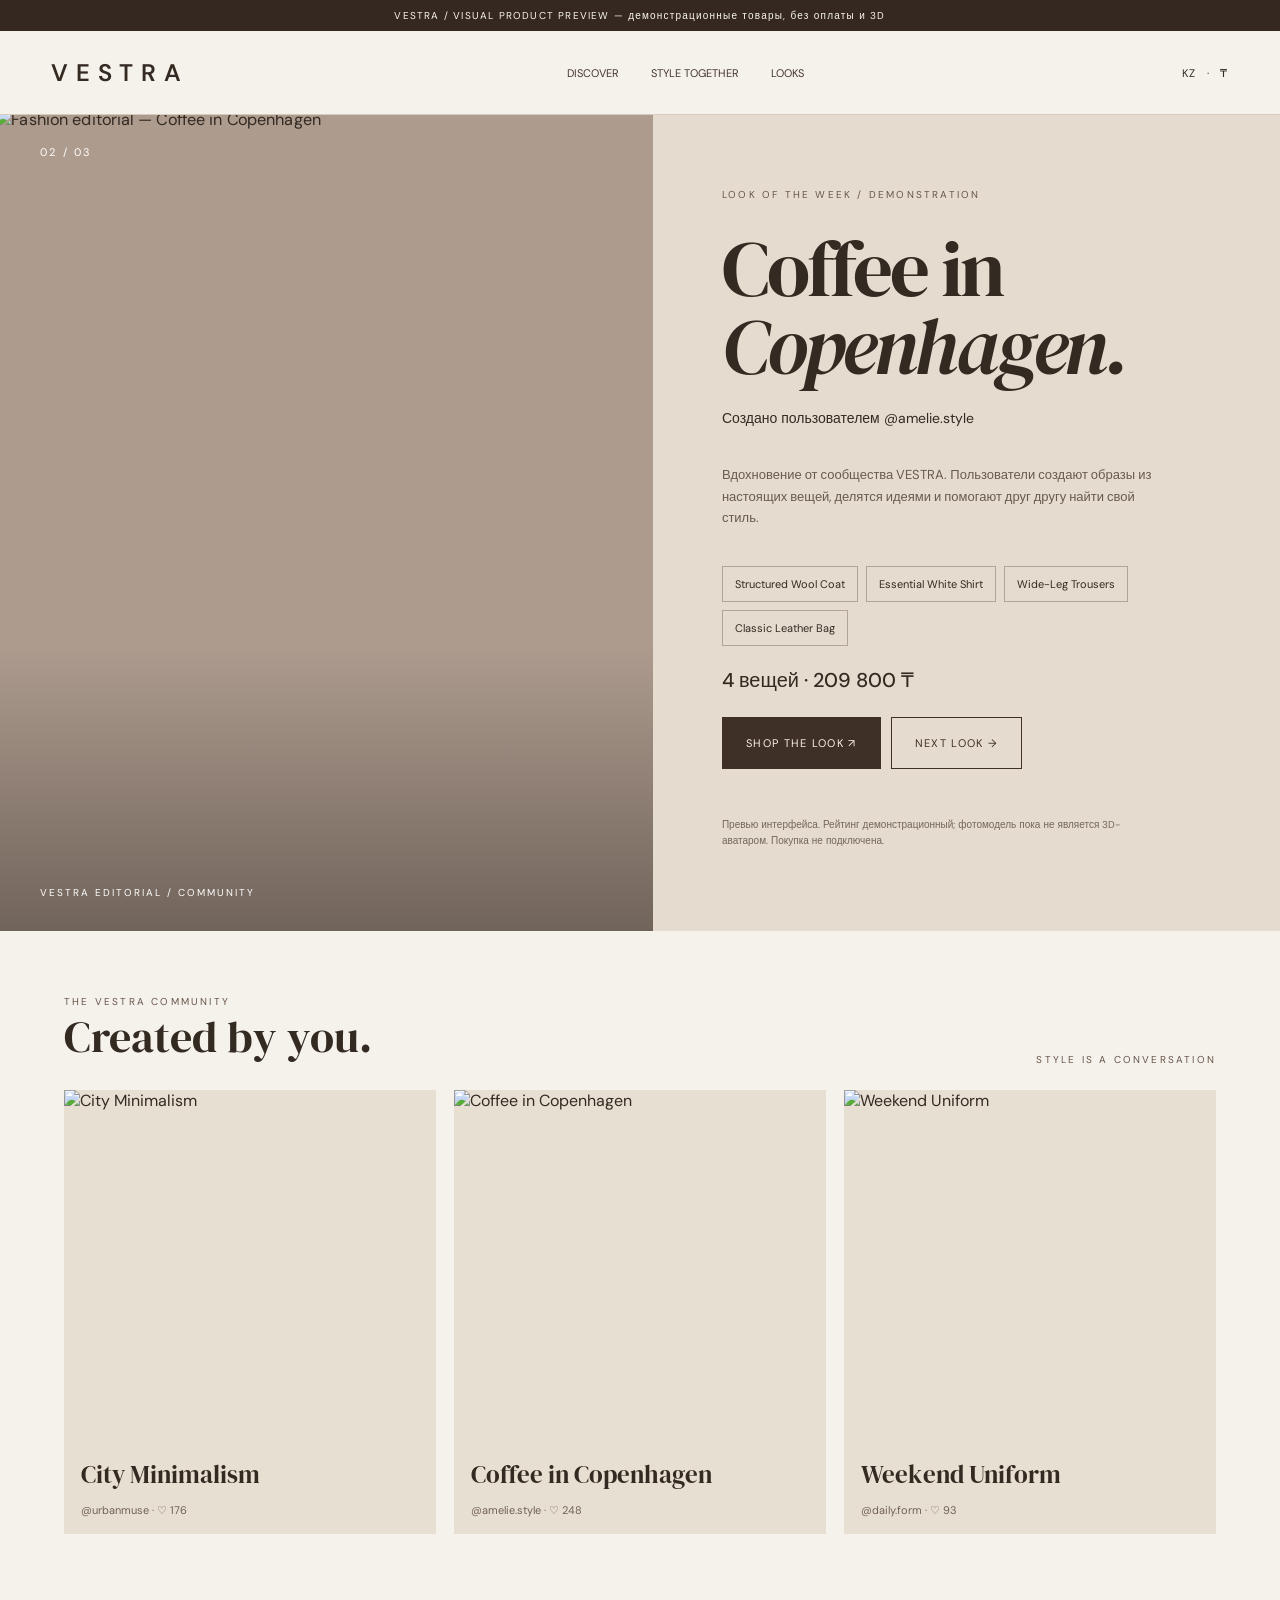
==== index.html @ b6311fe7 "feat: add standalone public-safe VESTRA fashion preview" ====
<!doctype html>
<html lang="ru"><head><meta charset="utf-8"><meta name="viewport" content="width=device-width,initial-scale=1,viewport-fit=cover"><title>VESTRA — Private Product Preview</title><meta name="theme-color" content="#f5f1eb">
<style>
@import url('https://fonts.googleapis.com/css2?family=DM+Sans:wght@400;500;600;700&family=DM+Serif+Display:ital@0;1&display=swap');
:root{font-family:'DM Sans',sans-serif;color:#332a22;background:#f5f1eb;font-synthesis:none}*{box-sizing:border-box}body{margin:0}button{font:inherit;cursor:pointer}button:focus-visible,a:focus-visible{outline:3px solid #a27b55;outline-offset:4px}button{touch-action:manipulation}header{height:84px;padding:0 clamp(20px,4vw,72px);display:flex;align-items:center;justify-content:space-between;border-bottom:1px solid #d7cbbd;background:#f5f1eb}.brand{font-size:24px;font-weight:600;letter-spacing:.32em}.headnav{display:flex;gap:32px;font-size:11px;letter-spacing:.13em}.headnav button{border:0;background:transparent;color:#44362b;padding:14px 0}.minor{font-size:11px;letter-spacing:.16em}.stage{display:grid;grid-template-columns:51% 49%;min-height:calc(100dvh - 84px);max-height:930px;background:#e5dbcf}.art{position:relative;min-height:570px;overflow:hidden;background:#ad9b8e}.art>img{height:100%;width:100%;position:absolute;inset:0;object-fit:cover;object-position:center 28%;transform:scale(1.015);transition:transform 700ms cubic-bezier(.22,.65,.3,1),opacity .25s}.art:hover>img{transform:scale(1.055)}.art:after{content:'';position:absolute;inset:65% 0 0;background:linear-gradient(transparent,rgba(15,10,8,.38));pointer-events:none}.art-tag{position:absolute;left:40px;bottom:32px;z-index:1;color:#fff;font-size:10px;letter-spacing:.2em}.frame-num{position:absolute;top:30px;left:40px;color:white;font-size:11px;letter-spacing:.2em}.copy{display:flex;flex-direction:column;justify-content:center;align-items:flex-start;padding:clamp(32px,5.4vw,105px)}.eyebrow{font-size:10px;letter-spacing:.22em;color:#68564a}.copy h1{font-family:'DM Serif Display',Georgia,serif;font-weight:400;letter-spacing:-.04em;line-height:.98;font-size:clamp(56px,6.2vw,114px);margin:29px 0 24px}.copy h1 i{font-weight:400}.author{font-size:14px;margin-bottom:24px}.desc{line-height:1.65;color:#685b51;font-size:13px;max-width:440px}.pieces{display:flex;gap:8px;flex-wrap:wrap;margin:25px 0 21px}.pieces span{border:1px solid #b1a498;padding:10px 12px;font-size:11px}.total{font-size:20px;font-weight:500;margin-bottom:24px}.buttons{display:flex;flex-wrap:wrap;gap:10px}.primary,.secondary{min-height:52px;padding:16px 23px;font-size:11px;letter-spacing:.12em;border:1px solid #3f3027}.primary{background:#3f3027;color:#f9f2e8}.secondary{background:transparent;color:#3f3027}.notice{min-height:22px;font-size:12px;color:#6c4c37;margin-top:16px}.foot{font-size:10px;color:#74665c;line-height:1.55;max-width:440px}.lower{padding:64px clamp(20px,5vw,80px) 90px}.lower-top{display:flex;justify-content:space-between;gap:20px;align-items:end;margin-bottom:24px}.lower h2{font-family:'DM Serif Display',Georgia,serif;font-weight:400;font-size:44px;line-height:1;margin:7px 0}.cards{display:grid;grid-template-columns:repeat(3,minmax(0,1fr));gap:18px}.look-card{border:0;padding:0;text-align:left;background:#e8dfd3;color:inherit}.look-card img{width:100%;height:350px;object-fit:cover;display:block}.look-card .details{padding:17px}.cardname{font-family:'DM Serif Display',Georgia,serif;font-size:25px}.cardmeta{display:flex;justify-content:space-between;font-size:11px;margin-top:12px;color:#706154}.sticky{display:none}.prototype{font-size:10px;letter-spacing:.12em;background:#342820;color:#faf6ef;padding:9px 15px;text-align:center}.sr{position:absolute;clip:rect(0,0,0,0);width:1px;height:1px;overflow:hidden}
@media(max-width:950px){.stage{grid-template-columns:1fr;max-height:none}.art{min-height:55vh}.copy{padding:36px 27px 50px}.copy h1{font-size:clamp(58px,12vw,85px)}.art-tag{left:24px;bottom:21px}.frame-num{left:24px}.headnav{display:none}.minor{display:none}.cards{grid-template-columns:repeat(2,1fr)}}
@media(max-width:600px){header{height:66px;padding:0 22px}.brand{font-size:20px}.stage{min-height:0}.art{min-height:48vh;max-height:500px}.copy{padding:29px 22px 33px}.copy h1{font-size:56px;margin:20px 0}.author{margin-bottom:12px}.desc{font-size:13px}.pieces{margin:18px 0}.pieces span{font-size:10px;padding:8px}.buttons{width:100%}.primary,.secondary{flex:1;padding:15px 11px;font-size:10px}.lower{padding:48px 20px 95px}.lower h2{font-size:36px}.cards{grid-template-columns:1fr 1fr;gap:10px}.look-card img{height:205px}.look-card .details{padding:12px}.cardname{font-size:20px}.cardmeta{font-size:10px}.sticky{display:flex;position:fixed;bottom:0;left:0;right:0;background:#f5f1eb;border-top:1px solid #d7cbbd;padding:11px 20px calc(11px + env(safe-area-inset-bottom));justify-content:space-between;z-index:3}.sticky button{background:transparent;border:0;min-width:48px;min-height:44px;font-size:11px;color:#42342a}}
@media(prefers-reduced-motion:reduce){*,*:before,*:after{transition:none!important;animation:none!important}}
</style></head><body>
<div class="prototype">VESTRA / VISUAL PRODUCT PREVIEW — демонстрационные товары, без оплаты и 3D</div>
<header><div class="brand">VESTRA</div><nav class="headnav"><button data-scroll="top">DISCOVER</button><button data-scroll="community">STYLE TOGETHER</button><button data-scroll="community">LOOKS</button></nav><div class="minor">KZ &nbsp;·&nbsp; ₸</div></header>
<main id="top"><section class="stage"><div class="art"><img id="cover" alt="Редакционная фотография демонстрационного образа" src="https://images.unsplash.com/photo-1539109136881-3be0616acf4b?auto=format&fit=crop&w=1200&q=85"><div class="frame-num">01 / 03</div><div class="art-tag">VESTRA EDITORIAL / COMMUNITY</div></div><div class="copy"><div class="eyebrow">LOOK OF THE WEEK / DEMONSTRATION</div><h1 id="title"></h1><div class="author" id="author"></div><p class="desc">Вдохновение от сообщества VESTRA. Пользователи создают образы из настоящих вещей, делятся идеями и помогают друг другу найти свой стиль.</p><div class="pieces" id="pieces"></div><div class="total" id="total"></div><div class="buttons"><button class="primary" id="shop">SHOP THE LOOK ↗</button><button class="secondary" id="next">NEXT LOOK →</button></div><div class="notice" id="notice" role="status" aria-live="polite"></div><p class="foot">Превью интерфейса. Рейтинг демонстрационный; фотомодель пока не является 3D-аватаром. Покупка не подключена.</p></div></section>
<section class="lower" id="community"><div class="lower-top"><div><div class="eyebrow">THE VESTRA COMMUNITY</div><h2>Created by you.</h2></div><div class="eyebrow">STYLE IS A CONVERSATION</div></div><div class="cards" id="cards"></div></section></main>
<nav class="sticky" aria-label="Мобильная навигация"><button data-scroll="top">Главная</button><button data-scroll="community">Образы</button><button id="mobileSave">Сохранить ♡</button></nav>
<script>
const looks=[
 {name:'City Minimalism',styled:'City<br><i>Minimalism.</i>',author:'@urbanmuse',likes:176,photo:'photo-1539109136881-3be0616acf4b',items:[['Black Tailored Blazer',72500],['Wide-Leg Trousers',38900],['Classic Leather Bag',59500]]},
 {name:'Coffee in Copenhagen',styled:'Coffee in<br><i>Copenhagen.</i>',author:'@amelie.style',likes:248,photo:'photo-1483985988355-763728e1935b',items:[['Structured Wool Coat',84900],['Essential White Shirt',26500],['Wide-Leg Trousers',38900],['Classic Leather Bag',59500]]},
 {name:'Weekend Uniform',styled:'Weekend<br><i>Uniform.</i>',author:'@daily.form',likes:93,photo:'photo-1525507119028-ed4c629a60a3',items:[['Soft Knit Sweater',34900],['Everyday Denim',41700],['Minimal Sneakers',46500]]}
];
let selected=1;const money=n=>new Intl.NumberFormat('ru-RU').format(n)+' ₸';const photo=id=>'https://images.unsplash.com/'+id+'?auto=format&fit=crop&w=1200&q=85';
function render(){const look=looks[selected];document.getElementById('cover').src=photo(look.photo);document.getElementById('cover').alt='Fashion editorial — '+look.name;document.getElementById('title').innerHTML=look.styled;document.getElementById('author').textContent='Создано пользователем '+look.author;document.getElementById('pieces').replaceChildren(...look.items.map(([name])=>{const s=document.createElement('span');s.textContent=name;return s}));document.getElementById('total').textContent=look.items.length+' вещей · '+money(look.items.reduce((a,x)=>a+x[1],0));document.querySelector('.frame-num').textContent=String(selected+1).padStart(2,'0')+' / 03';document.getElementById('notice').textContent='';}
document.getElementById('next').addEventListener('click',()=>{selected=(selected+1)%looks.length;render()});
document.getElementById('shop').addEventListener('click',()=>{document.getElementById('notice').textContent='Демо: '+looks[selected].items.length+' вещи добавлены в образ. Реальная оплата пока не подключена.'});
document.getElementById('mobileSave').addEventListener('click',()=>{document.getElementById('notice').textContent='Образ отмечен для сохранения в демоверсии.';document.getElementById('top').scrollIntoView({behavior:'smooth'})});
document.querySelectorAll('[data-scroll]').forEach(el=>el.addEventListener('click',()=>document.getElementById(el.dataset.scroll).scrollIntoView({behavior:window.matchMedia('(prefers-reduced-motion: reduce)').matches?'auto':'smooth'})));
document.getElementById('cards').replaceChildren(...looks.map((look,i)=>{const b=document.createElement('button');b.className='look-card';const img=document.createElement('img');img.src=photo(look.photo);img.alt=look.name;img.loading='lazy';const d=document.createElement('div');d.className='details';const n=document.createElement('div');n.className='cardname';n.textContent=look.name;const m=document.createElement('div');m.className='cardmeta';m.textContent=look.author+' · ♡ '+look.likes;d.append(n,m);b.append(img,d);b.addEventListener('click',()=>{selected=i;render();document.getElementById('top').scrollIntoView({behavior:'smooth'})});return b}));render();
</script></body></html>
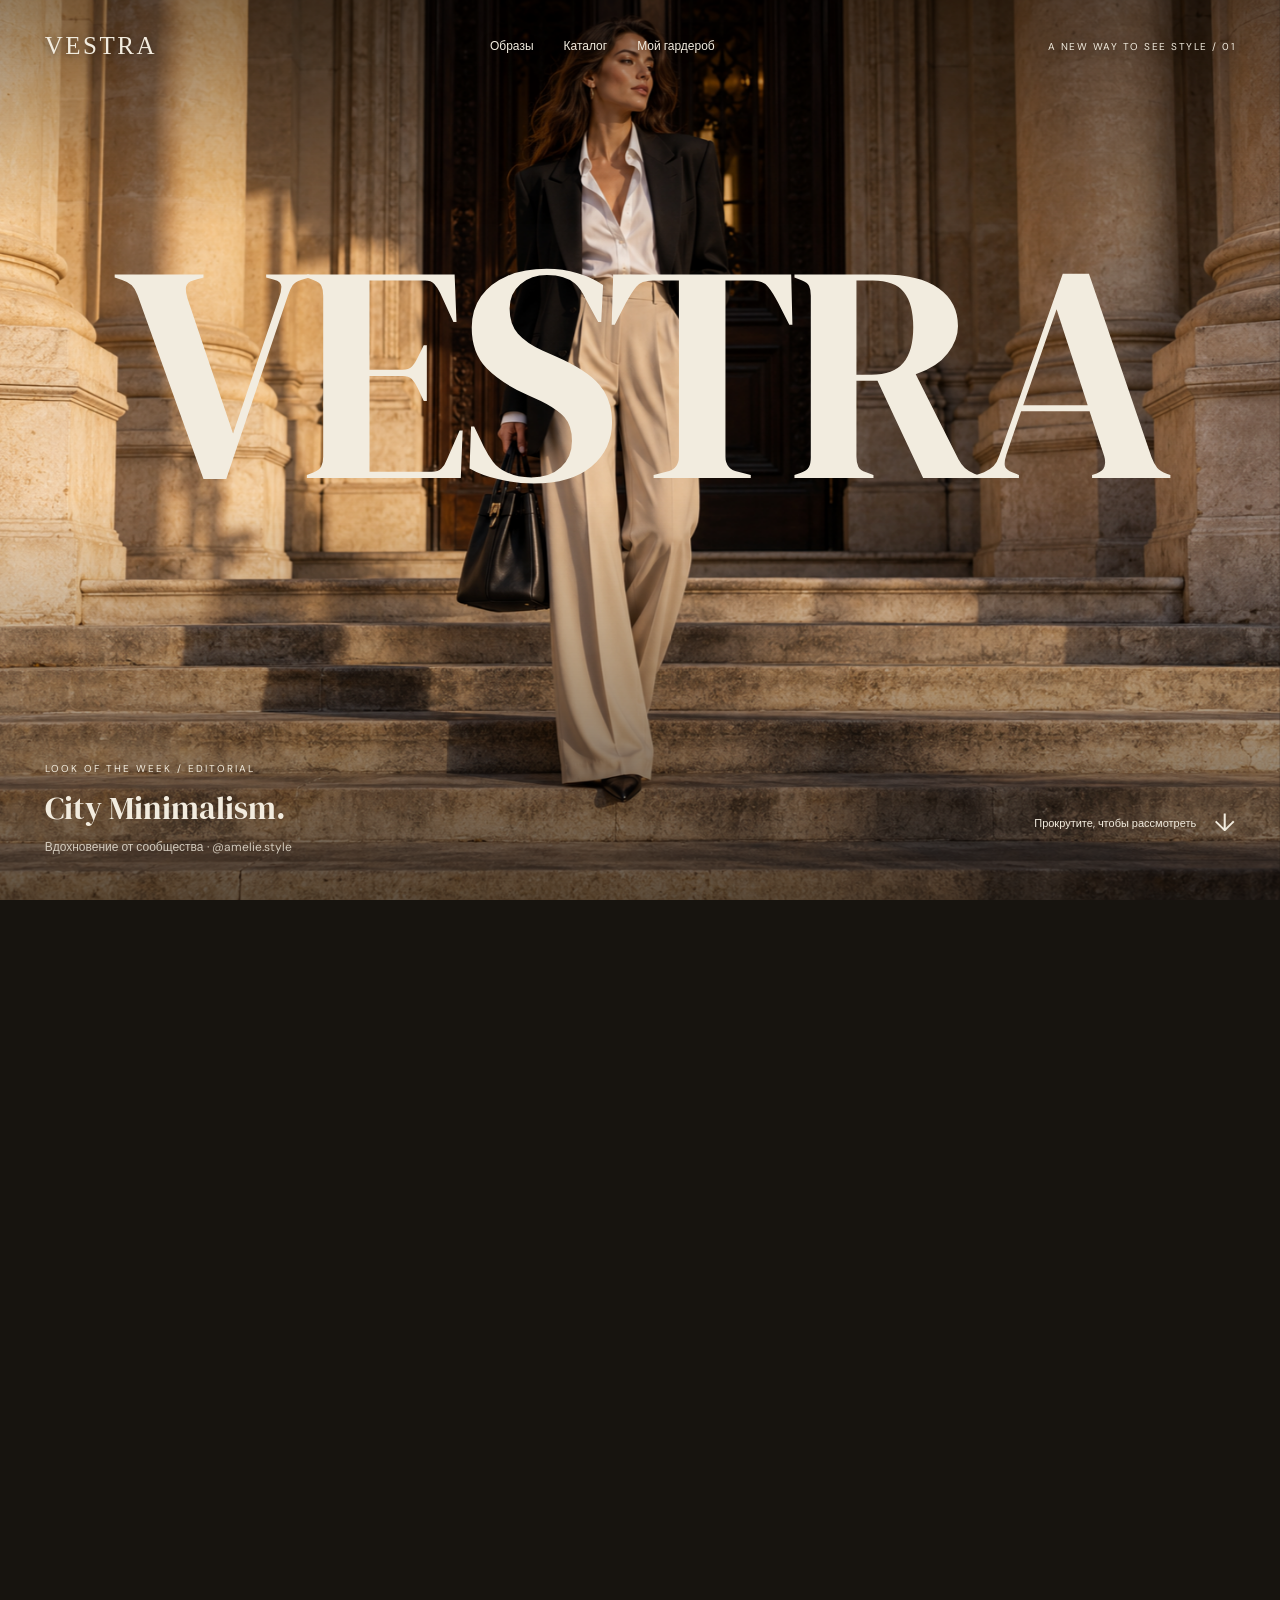
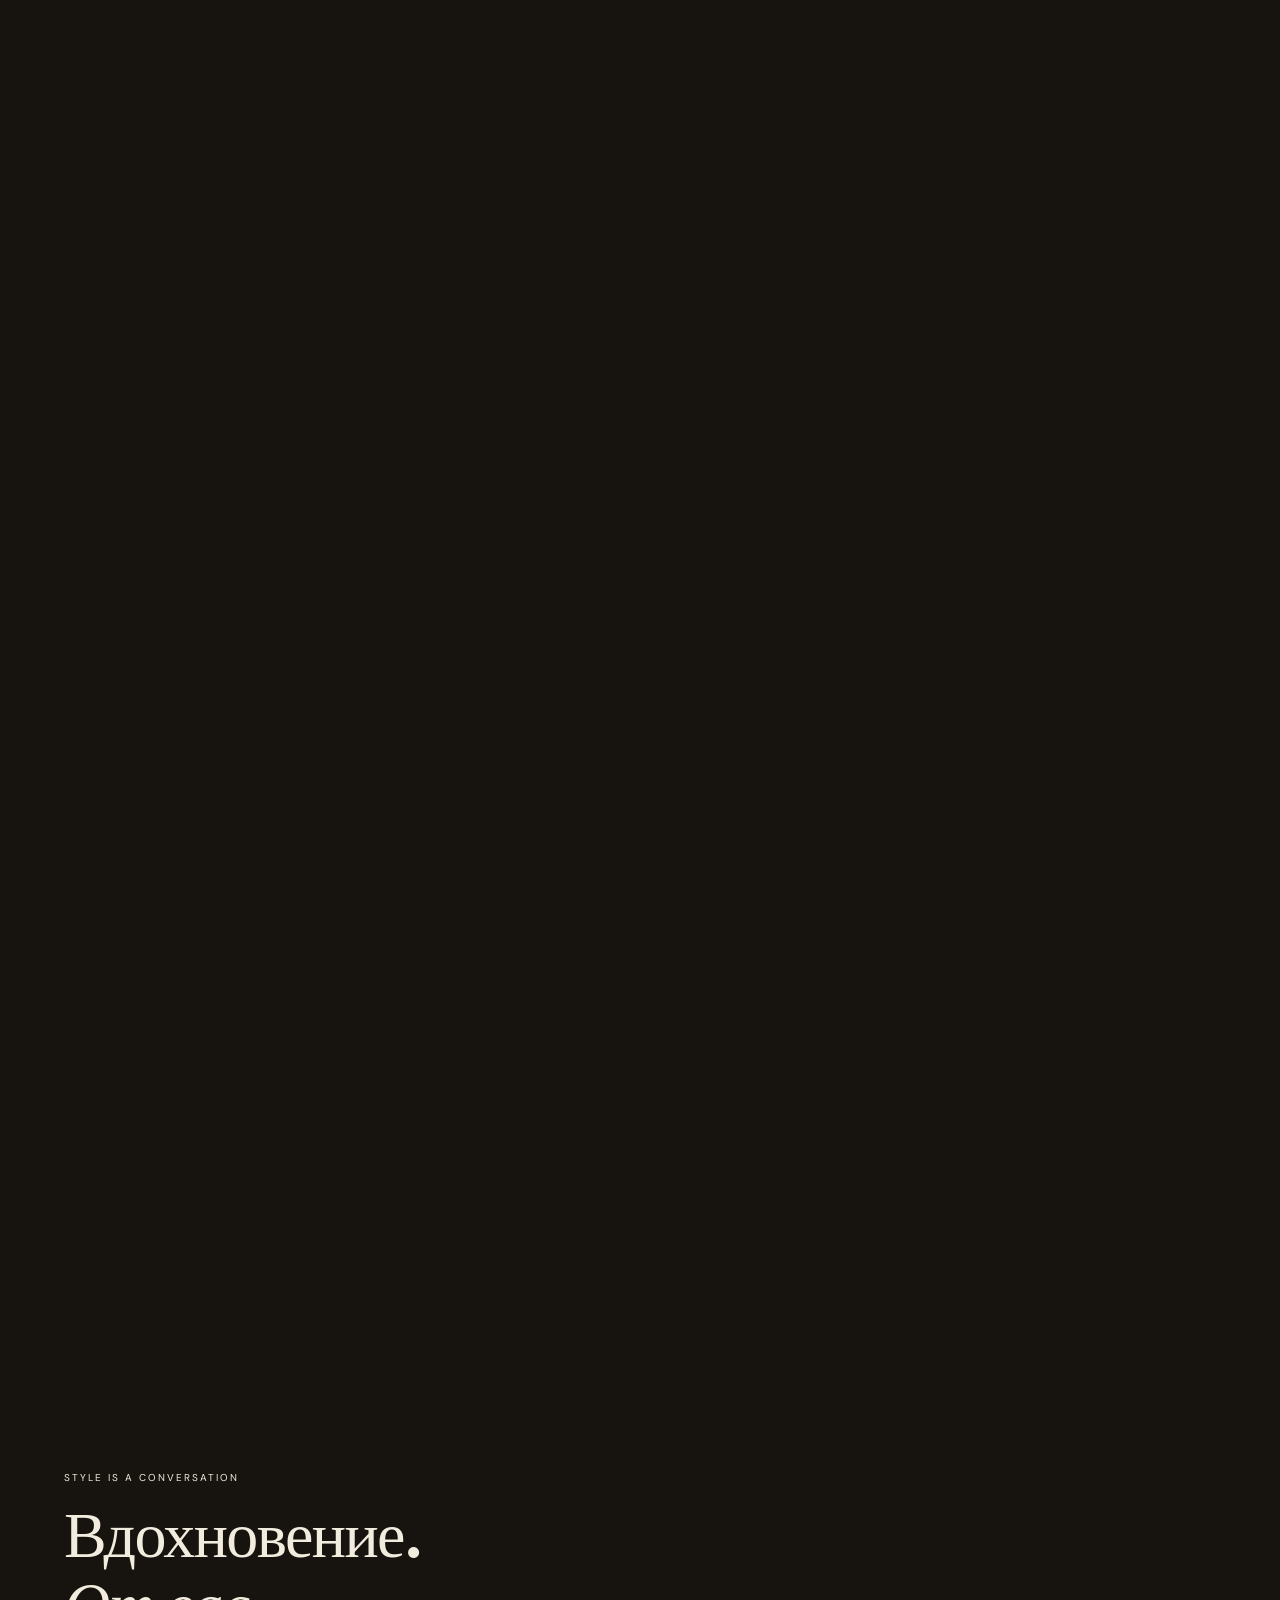
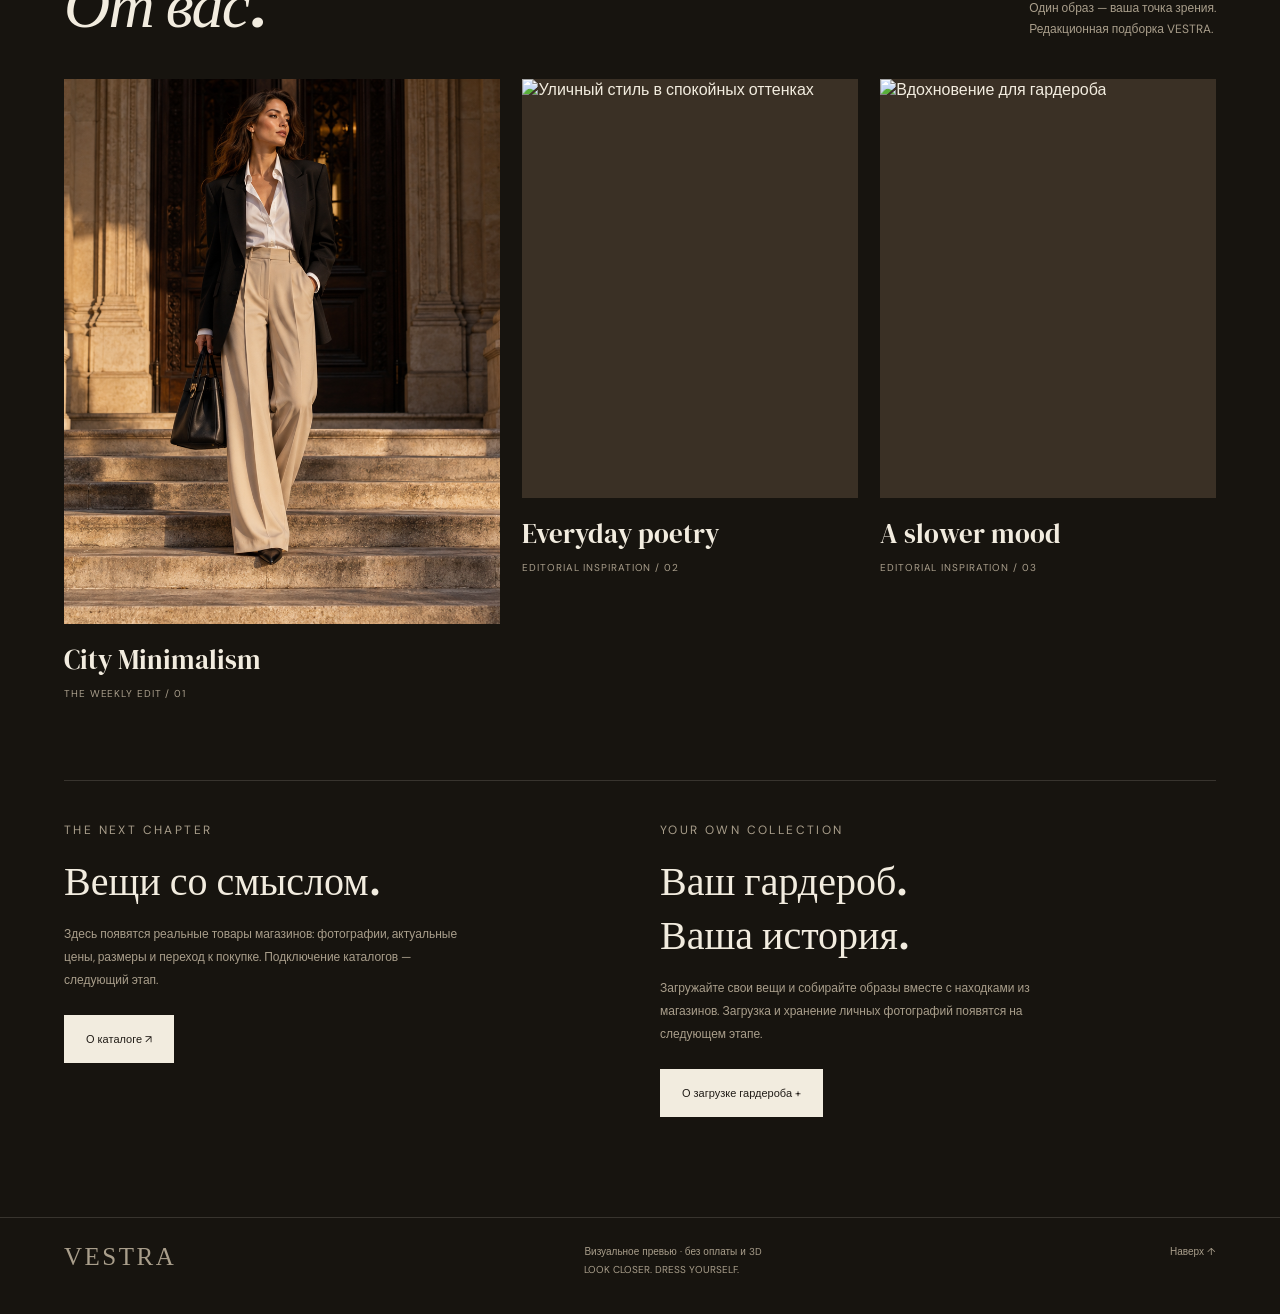
==== commit 67a0bf7a: "feat: cinematic scroll zoom with light dimming and outfit reveal" ====
--- a/index.html
+++ b/index.html
@@ -1,28 +1,44 @@
 <!doctype html>
-<html lang="ru"><head><meta charset="utf-8"><meta name="viewport" content="width=device-width,initial-scale=1,viewport-fit=cover"><title>VESTRA — Private Product Preview</title><meta name="theme-color" content="#f5f1eb">
+<html lang="ru"><head><meta charset="utf-8"><meta name="viewport" content="width=device-width,initial-scale=1,viewport-fit=cover"><meta name="theme-color" content="#17140f"><title>VESTRA — In the details</title>
+<link rel="preconnect" href="https://fonts.googleapis.com"><link rel="preconnect" href="https://fonts.gstatic.com" crossorigin><link href="https://fonts.googleapis.com/css2?family=DM+Sans:wght@400;500;600&family=DM+Serif+Display:ital@0;1&display=swap" rel="stylesheet"><link rel="preload" as="image" href="look-editorial.png">
 <style>
-@import url('https://fonts.googleapis.com/css2?family=DM+Sans:wght@400;500;600;700&family=DM+Serif+Display:ital@0;1&display=swap');
-:root{font-family:'DM Sans',sans-serif;color:#332a22;background:#f5f1eb;font-synthesis:none}*{box-sizing:border-box}body{margin:0}button{font:inherit;cursor:pointer}button:focus-visible,a:focus-visible{outline:3px solid #a27b55;outline-offset:4px}button{touch-action:manipulation}header{height:84px;padding:0 clamp(20px,4vw,72px);display:flex;align-items:center;justify-content:space-between;border-bottom:1px solid #d7cbbd;background:#f5f1eb}.brand{font-size:24px;font-weight:600;letter-spacing:.32em}.headnav{display:flex;gap:32px;font-size:11px;letter-spacing:.13em}.headnav button{border:0;background:transparent;color:#44362b;padding:14px 0}.minor{font-size:11px;letter-spacing:.16em}.stage{display:grid;grid-template-columns:51% 49%;min-height:calc(100dvh - 84px);max-height:930px;background:#e5dbcf}.art{position:relative;min-height:570px;overflow:hidden;background:#ad9b8e}.art>img{height:100%;width:100%;position:absolute;inset:0;object-fit:cover;object-position:center 28%;transform:scale(1.015);transition:transform 700ms cubic-bezier(.22,.65,.3,1),opacity .25s}.art:hover>img{transform:scale(1.055)}.art:after{content:'';position:absolute;inset:65% 0 0;background:linear-gradient(transparent,rgba(15,10,8,.38));pointer-events:none}.art-tag{position:absolute;left:40px;bottom:32px;z-index:1;color:#fff;font-size:10px;letter-spacing:.2em}.frame-num{position:absolute;top:30px;left:40px;color:white;font-size:11px;letter-spacing:.2em}.copy{display:flex;flex-direction:column;justify-content:center;align-items:flex-start;padding:clamp(32px,5.4vw,105px)}.eyebrow{font-size:10px;letter-spacing:.22em;color:#68564a}.copy h1{font-family:'DM Serif Display',Georgia,serif;font-weight:400;letter-spacing:-.04em;line-height:.98;font-size:clamp(56px,6.2vw,114px);margin:29px 0 24px}.copy h1 i{font-weight:400}.author{font-size:14px;margin-bottom:24px}.desc{line-height:1.65;color:#685b51;font-size:13px;max-width:440px}.pieces{display:flex;gap:8px;flex-wrap:wrap;margin:25px 0 21px}.pieces span{border:1px solid #b1a498;padding:10px 12px;font-size:11px}.total{font-size:20px;font-weight:500;margin-bottom:24px}.buttons{display:flex;flex-wrap:wrap;gap:10px}.primary,.secondary{min-height:52px;padding:16px 23px;font-size:11px;letter-spacing:.12em;border:1px solid #3f3027}.primary{background:#3f3027;color:#f9f2e8}.secondary{background:transparent;color:#3f3027}.notice{min-height:22px;font-size:12px;color:#6c4c37;margin-top:16px}.foot{font-size:10px;color:#74665c;line-height:1.55;max-width:440px}.lower{padding:64px clamp(20px,5vw,80px) 90px}.lower-top{display:flex;justify-content:space-between;gap:20px;align-items:end;margin-bottom:24px}.lower h2{font-family:'DM Serif Display',Georgia,serif;font-weight:400;font-size:44px;line-height:1;margin:7px 0}.cards{display:grid;grid-template-columns:repeat(3,minmax(0,1fr));gap:18px}.look-card{border:0;padding:0;text-align:left;background:#e8dfd3;color:inherit}.look-card img{width:100%;height:350px;object-fit:cover;display:block}.look-card .details{padding:17px}.cardname{font-family:'DM Serif Display',Georgia,serif;font-size:25px}.cardmeta{display:flex;justify-content:space-between;font-size:11px;margin-top:12px;color:#706154}.sticky{display:none}.prototype{font-size:10px;letter-spacing:.12em;background:#342820;color:#faf6ef;padding:9px 15px;text-align:center}.sr{position:absolute;clip:rect(0,0,0,0);width:1px;height:1px;overflow:hidden}
-@media(max-width:950px){.stage{grid-template-columns:1fr;max-height:none}.art{min-height:55vh}.copy{padding:36px 27px 50px}.copy h1{font-size:clamp(58px,12vw,85px)}.art-tag{left:24px;bottom:21px}.frame-num{left:24px}.headnav{display:none}.minor{display:none}.cards{grid-template-columns:repeat(2,1fr)}}
-@media(max-width:600px){header{height:66px;padding:0 22px}.brand{font-size:20px}.stage{min-height:0}.art{min-height:48vh;max-height:500px}.copy{padding:29px 22px 33px}.copy h1{font-size:56px;margin:20px 0}.author{margin-bottom:12px}.desc{font-size:13px}.pieces{margin:18px 0}.pieces span{font-size:10px;padding:8px}.buttons{width:100%}.primary,.secondary{flex:1;padding:15px 11px;font-size:10px}.lower{padding:48px 20px 95px}.lower h2{font-size:36px}.cards{grid-template-columns:1fr 1fr;gap:10px}.look-card img{height:205px}.look-card .details{padding:12px}.cardname{font-size:20px}.cardmeta{font-size:10px}.sticky{display:flex;position:fixed;bottom:0;left:0;right:0;background:#f5f1eb;border-top:1px solid #d7cbbd;padding:11px 20px calc(11px + env(safe-area-inset-bottom));justify-content:space-between;z-index:3}.sticky button{background:transparent;border:0;min-width:48px;min-height:44px;font-size:11px;color:#42342a}}
-@media(prefers-reduced-motion:reduce){*,*:before,*:after{transition:none!important;animation:none!important}}
-</style></head><body>
-<div class="prototype">VESTRA / VISUAL PRODUCT PREVIEW — демонстрационные товары, без оплаты и 3D</div>
-<header><div class="brand">VESTRA</div><nav class="headnav"><button data-scroll="top">DISCOVER</button><button data-scroll="community">STYLE TOGETHER</button><button data-scroll="community">LOOKS</button></nav><div class="minor">KZ &nbsp;·&nbsp; ₸</div></header>
-<main id="top"><section class="stage"><div class="art"><img id="cover" alt="Редакционная фотография демонстрационного образа" src="https://images.unsplash.com/photo-1539109136881-3be0616acf4b?auto=format&fit=crop&w=1200&q=85"><div class="frame-num">01 / 03</div><div class="art-tag">VESTRA EDITORIAL / COMMUNITY</div></div><div class="copy"><div class="eyebrow">LOOK OF THE WEEK / DEMONSTRATION</div><h1 id="title"></h1><div class="author" id="author"></div><p class="desc">Вдохновение от сообщества VESTRA. Пользователи создают образы из настоящих вещей, делятся идеями и помогают друг другу найти свой стиль.</p><div class="pieces" id="pieces"></div><div class="total" id="total"></div><div class="buttons"><button class="primary" id="shop">SHOP THE LOOK ↗</button><button class="secondary" id="next">NEXT LOOK →</button></div><div class="notice" id="notice" role="status" aria-live="polite"></div><p class="foot">Превью интерфейса. Рейтинг демонстрационный; фотомодель пока не является 3D-аватаром. Покупка не подключена.</p></div></section>
-<section class="lower" id="community"><div class="lower-top"><div><div class="eyebrow">THE VESTRA COMMUNITY</div><h2>Created by you.</h2></div><div class="eyebrow">STYLE IS A CONVERSATION</div></div><div class="cards" id="cards"></div></section></main>
-<nav class="sticky" aria-label="Мобильная навигация"><button data-scroll="top">Главная</button><button data-scroll="community">Образы</button><button id="mobileSave">Сохранить ♡</button></nav>
+:root{color-scheme:dark;--cream:#f2ecdf;--ink:#211c17;--paper:#eee8dd;font-family:'DM Sans',sans-serif;background:#17140f;color:var(--cream)}*{box-sizing:border-box}body{margin:0}a{color:inherit;text-decoration:none}button{font:inherit;color:inherit;cursor:pointer;border:0;background:none;touch-action:manipulation}a,button{-webkit-tap-highlight-color:transparent}a:focus-visible,button:focus-visible{outline:2px solid currentColor;outline-offset:5px}h1,h2,h3,p{margin:0}.serif{font-family:'DM Serif Display',Georgia,serif;font-weight:400}.kicker{font-size:10px;line-height:1.6;letter-spacing:.2em;text-transform:uppercase}.skip{position:fixed;top:-70px;left:20px;z-index:100;padding:15px;background:var(--paper);color:var(--ink)}.skip:focus{top:12px}.header{position:absolute;top:0;left:0;width:100%;z-index:20;padding:28px 3.5vw;display:flex;align-items:center;justify-content:space-between;gap:20px;text-shadow:0 1px 8px #0008}.brand{font:25px Georgia,serif;letter-spacing:.1em}.links{display:flex;gap:30px;font-size:12px}.links a{padding:10px 0}.edition{font-size:10px;letter-spacing:.15em}.scene{position:relative;overflow:hidden;background:#30271d;--scale:1;--dim:0;--panel:1;--intro:1;--detail:0;--shift:0;--progress:0;--title-y:0}.visual{position:absolute;inset:0 0 auto;height:90svh;transform:translateX(calc(var(--shift)*-18%));will-change:transform}.photo{width:100%;height:100%;object-fit:cover;object-position:48% 50%;transform:scale(var(--scale));transform-origin:48% 29%;will-change:transform;display:block}.light{position:absolute;inset:0;background:radial-gradient(ellipse 30% 40% at 47% 38%,transparent 0%,#0b09062e 36%,#080705f7 100%);opacity:var(--dim);pointer-events:none;will-change:opacity}.shade{position:absolute;inset:0;background:linear-gradient(#0006,transparent 25%,transparent 55%,#0009);pointer-events:none}.hero-title{position:absolute;top:24svh;width:100%;text-align:center;font:400 clamp(120px,24.1vw,430px)/1 'DM Serif Display',Georgia,serif;letter-spacing:-.035em;opacity:var(--intro);transform:translateY(calc(var(--title-y)*-60px));pointer-events:none}.intro{position:absolute;top:calc(90svh - 145px);left:3.5vw;right:3.5vw;display:flex;align-items:end;justify-content:space-between;gap:25px;opacity:var(--intro)}.intro h1{font-size:32px;margin:9px 0}.byline{font-size:12px;color:#f2ecdfcc}.scroll-link{font-size:11px;display:flex;gap:18px;align-items:center;padding:16px 0}.scroll-link span{font-size:25px}.detail{position:absolute;top:25%;left:7vw;opacity:var(--detail);pointer-events:none}.detail h2{font-size:clamp(58px,7vw,114px);line-height:1.05;margin:20px 0}.detail p{font-size:13px;line-height:1.8;max-width:230px;color:#f2ecdfbd}.hotspot{position:absolute;top:41%;left:49%;width:58px;height:58px;border:1px solid #f2ecdf99;border-radius:50%;display:grid;place-items:center;opacity:var(--detail);pointer-events:none}.hotspot:after{content:'';width:7px;height:7px;background:var(--cream);border-radius:50%;box-shadow:0 0 25px #fff8}.chapter{position:absolute;bottom:30px;left:3.5vw;font-size:10px;letter-spacing:.16em;opacity:var(--detail)}.progress{position:absolute;bottom:0;left:0;width:100%;height:2px;background:#e5d5b3;transform-origin:left;transform:scaleX(var(--progress));z-index:8}.outfit{position:relative;margin-top:90svh;padding:40px;background:var(--paper);color:var(--ink);z-index:6}.outfit-top{display:flex;justify-content:space-between;align-items:center;gap:12px}.outfit .kicker{color:#7b6b59}.author{font-size:10px;line-height:1.6}.outfit h2{font-size:clamp(36px,3.5vw,58px);line-height:1.1;margin:25px 0 14px;letter-spacing:-.03em}.sub{font-size:12px;line-height:1.8;color:#756857;max-width:310px}.pieces{display:grid;grid-template-columns:repeat(3,minmax(0,1fr));gap:12px;margin:28px 0}.piece-photo{height:150px;overflow:hidden;background:#e3dacb;margin-bottom:12px}.piece-photo img{width:100%;height:100%;object-fit:cover;transform:scale(3.8);transform-origin:48% 23%}.piece:nth-child(2) img{transform:scale(4.5);transform-origin:49% 21%}.piece:nth-child(3) img{transform:scale(2.3);transform-origin:48% 88%}.piece h3{font-size:12px;font-weight:500}.piece p{font-size:10px;color:#7b6e5c;margin-top:5px}.actions{display:flex;gap:12px;align-items:center;justify-content:space-between;margin-top:24px}.primary{display:inline-flex;align-items:center;justify-content:center;min-height:48px;padding:17px 22px;font-size:11px;background:var(--ink);color:var(--cream)}.text-link{font-size:11px;border-bottom:1px solid #9a8a72;padding:8px 0}.note{font-size:10px;line-height:1.7;color:#7c7060;margin-top:24px}.motion-on .story{height:330svh}.motion-on .scene{height:100svh;position:sticky;top:0}.motion-on .visual{height:100%}.motion-on .intro{top:auto;bottom:45px}.motion-on .outfit{position:absolute;top:50%;right:3.5vw;width:43%;max-width:660px;max-height:calc(100svh - 90px);overflow:auto;margin:0;opacity:var(--panel);transform:translate(calc((1 - var(--panel))*70px),-50%);pointer-events:none}.motion-on .outfit[data-active=true]{pointer-events:auto}.motion-on .intro[data-active=false]{pointer-events:none}.below{padding:100px 5vw;background:#17140f}.section-head{display:flex;justify-content:space-between;align-items:end;gap:30px;margin-bottom:38px}.section-head h2{font-size:clamp(42px,5vw,80px);line-height:1.1;margin-top:14px;letter-spacing:-.025em}.section-head p:last-child{font-size:12px;color:#a99e8b;line-height:1.8}.cards{display:grid;grid-template-columns:1.3fr 1fr 1fr;gap:22px}.card{min-width:0}.card .crop{aspect-ratio:4/5;overflow:hidden;background:#3a3025}.card img{width:100%;height:100%;object-fit:cover;transition:transform .7s}.card:hover img{transform:scale(1.04)}.card h3{font-size:27px;margin-top:17px}.card p{font-size:10px;letter-spacing:.09em;color:#a99e8b;margin-top:9px}.next-step{border-top:1px solid #f2ecdf26;margin-top:80px;padding-top:38px;display:grid;grid-template-columns:1fr 1fr;gap:40px}.next-step h2{font-size:40px;margin:12px 0 15px}.next-step p{font-size:12px;line-height:1.9;color:#a99e8b;max-width:400px}.next-step .primary{margin-top:23px;background:var(--cream);color:var(--ink)}footer{padding:25px 5vw 35px;border-top:1px solid #f2ecdf26;display:flex;justify-content:space-between;gap:20px;font-size:10px;color:#a99e8b;line-height:1.8}.toast{position:fixed;bottom:24px;left:50%;transform:translateX(-50%);z-index:50;width:max-content;max-width:calc(100% - 32px);background:var(--paper);color:var(--ink);padding:20px 48px 20px 24px;box-shadow:0 10px 60px #0005;font-size:12px;line-height:1.7}.toast[hidden]{display:none}.toast button{position:absolute;right:9px;top:8px;width:32px;height:32px;font-size:23px}.image-error{position:absolute;top:45svh;left:10%;right:10%;text-align:center;font-size:16px}.image-error[hidden]{display:none}.no-motion .detail,.no-motion .hotspot,.no-motion .chapter,.no-motion .progress{display:none}.no-motion .outfit{opacity:1}
+@media(min-aspect-ratio:17/10){.photo{object-fit:contain;background:#211a14}.visual{background:#211a14}}
+@media(max-width:800px){.header{padding:22px}.brand{font-size:22px}.links{gap:18px;font-size:11px}.edition{display:none}.hero-title{top:33svh;font-size:25vw}.intro{left:23px;right:23px}.intro h1{font-size:28px}.scroll-link{max-width:145px;font-size:10px;line-height:1.6}.photo{object-fit:cover}.detail{top:20%;left:25px}.detail h2{font-size:62px}.detail p{max-width:170px;font-size:11px}.hotspot{left:53%;top:38%;width:44px;height:44px}.motion-on .story{height:300svh}.motion-on .outfit{width:calc(100% - 32px);right:16px;top:auto;bottom:24px;max-height:58svh;padding:25px;transform:translateY(calc((1 - var(--panel))*60px))}.outfit h2{font-size:35px;margin-top:17px}.sub{font-size:11px}.pieces{margin:18px 0;gap:10px}.piece-photo{height:100px}.note{margin-top:15px;font-size:9px}.actions{margin-top:15px}.chapter{bottom:12px;left:22px;font-size:8px}.below{padding:65px 22px}.section-head{display:block}.section-head p:last-child{margin-top:22px}.cards{grid-template-columns:1fr 1fr;gap:16px}.card:first-child{grid-column:1/-1}.card:first-child .crop{aspect-ratio:4/3}.card h3{font-size:24px}.next-step{grid-template-columns:1fr;margin-top:55px;gap:38px}.next-step h2{font-size:35px}footer{padding:25px 22px;flex-direction:column}}
+@media(max-width:380px){.links{gap:12px;font-size:10px}.brand{font-size:19px}.header{padding:18px}.outfit h2{font-size:30px}.primary{padding:13px 16px}}
+@media(max-height:600px) and (min-width:801px){.motion-on .outfit{padding:22px 28px;max-height:calc(100svh - 60px)}.outfit h2{font-size:34px;margin:14px 0}.pieces{margin:16px 0}.piece-photo{height:95px}.note{margin-top:12px}.actions{margin-top:14px}}
+@media(prefers-reduced-motion:reduce){*,*:before,*:after{scroll-behavior:auto!important;transition:none!important;animation:none!important}}
+</style></head>
+<body class="no-motion"><a class="skip" href="#outfit">Перейти к вещам из образа</a><header class="header"><a class="brand" href="#top">VESTRA</a><nav class="links" aria-label="Главная навигация"><a href="#community">Образы</a><a href="#catalog">Каталог</a><a href="#wardrobe">Мой гардероб</a></nav><span class="edition">A NEW WAY TO SEE STYLE / 01</span></header>
+<main id="top"><section class="story" id="story" aria-label="Образ недели"><div class="scene" id="scene">
+<div class="visual"><img class="photo" id="heroPhoto" src="look-editorial.png" width="1536" height="1024" alt="Редакционный образ: чёрный жакет, белая рубашка, бежевые брюки и кожаная сумка" fetchpriority="high"><div class="light" aria-hidden="true"></div><div class="shade" aria-hidden="true"></div></div><p class="image-error" id="imageError" hidden>Фотография не загрузилась. Обновите страницу или перейдите к составу образа ниже.</p>
+<div class="hero-title" aria-hidden="true">VESTRA</div><div class="intro" id="intro"><div><p class="kicker">LOOK OF THE WEEK / EDITORIAL</p><h1 class="serif">City Minimalism.</h1><p class="byline">Вдохновение от сообщества · @amelie.style</p></div><a class="scroll-link" href="#outfit">Прокрутите, чтобы рассмотреть <span aria-hidden="true">↓</span></a></div>
+<div class="detail" aria-hidden="true"><span class="kicker">LESS NOISE. MORE DETAIL.</span><h2 class="serif">В деталях.</h2><p>Фактура. Силуэт. Характер.<br>Стиль, который хочется рассмотреть.</p></div><div class="hotspot" aria-hidden="true"></div><div class="chapter" aria-hidden="true">02 / THE ART OF LOOKING CLOSER</div><div class="progress" aria-hidden="true"></div>
+<aside class="outfit" id="outfit" aria-labelledby="outfitTitle" tabindex="-1"><div class="outfit-top"><span class="kicker">THE EDIT / 01</span><span class="author">@amelie.style<br>Демонстрационный автор</span></div><h2 class="serif" id="outfitTitle">Собрать<br>этот образ.</h2><p class="sub">Выразительный силуэт. Спокойные оттенки. Четыре вещи, которые звучат вместе.</p>
+<div class="pieces"><article class="piece"><div class="piece-photo"><img src="look-editorial.png" alt="Чёрный жакет в образе"></div><h3>Жакет</h3><p>Свободный силуэт</p></article><article class="piece"><div class="piece-photo"><img src="look-editorial.png" alt="Белая рубашка в образе"></div><h3>Рубашка</h3><p>Мягкая классика</p></article><article class="piece"><div class="piece-photo"><img src="look-editorial.png" alt="Бежевые брюки в образе"></div><h3>Брюки</h3><p>Широкий крой</p></article></div><div class="actions"><button class="primary" id="saveLook" type="button" aria-pressed="false">Сохранить образ ♡</button><a class="text-link" href="#wardrobe">Мой гардероб ↗</a></div><p class="note">Редакционное демо · изображение создано с ИИ. Товары и автор иллюстративные. Каталоги магазинов и покупка пока не подключены.</p></aside></div></section>
+<section class="below" id="community"><div class="section-head"><div><p class="kicker">STYLE IS A CONVERSATION</p><h2 class="serif">Вдохновение.<br><i>От вас.</i></h2></div><p>Один образ — ваша точка зрения.<br>Редакционная подборка VESTRA.</p></div><div class="cards"><a class="card" href="#top"><div class="crop"><img src="look-editorial.png" loading="lazy" alt="Полный образ City Minimalism"></div><h3 class="serif">City Minimalism</h3><p>THE WEEKLY EDIT / 01</p></a><a class="card" href="#outfit"><div class="crop"><img src="https://images.unsplash.com/photo-1539109136881-3be0616acf4b?auto=format&fit=crop&w=700&q=80" loading="lazy" alt="Уличный стиль в спокойных оттенках"></div><h3 class="serif">Everyday poetry</h3><p>EDITORIAL INSPIRATION / 02</p></a><a class="card" href="#outfit"><div class="crop"><img src="https://images.unsplash.com/photo-1525507119028-ed4c629a60a3?auto=format&fit=crop&w=700&q=80" loading="lazy" alt="Вдохновение для гардероба"></div><h3 class="serif">A slower mood</h3><p>EDITORIAL INSPIRATION / 03</p></a></div>
+<div class="next-step"><section id="catalog"><p class="kicker">THE NEXT CHAPTER</p><h2 class="serif">Вещи со смыслом.</h2><p>Здесь появятся реальные товары магазинов: фотографии, актуальные цены, размеры и переход к покупке. Подключение каталогов — следующий этап.</p><button class="primary" type="button" data-notice="Каталоги магазинов ещё не подключены. Сейчас можно проверить подачу образа и анимацию.">О каталоге ↗</button></section><section id="wardrobe"><p class="kicker">YOUR OWN COLLECTION</p><h2 class="serif">Ваш гардероб.<br>Ваша история.</h2><p>Загружайте свои вещи и собирайте образы вместе с находками из магазинов. Загрузка и хранение личных фотографий появятся на следующем этапе.</p><button class="primary" type="button" data-notice="Загрузка гардероба ещё в разработке. Личные фотографии в этой версии не отправляются и не сохраняются.">О загрузке гардероба +</button></section></div></section></main>
+<footer><span class="brand">VESTRA</span><span>Визуальное превью · без оплаты и 3D<br>LOOK CLOSER. DRESS YOURSELF.</span><a href="#top">Наверх ↑</a></footer><div class="toast" id="toast" role="status" aria-live="polite" hidden><span id="toastText"></span><button type="button" aria-label="Закрыть уведомление">×</button></div>
 <script>
-const looks=[
- {name:'City Minimalism',styled:'City<br><i>Minimalism.</i>',author:'@urbanmuse',likes:176,photo:'photo-1539109136881-3be0616acf4b',items:[['Black Tailored Blazer',72500],['Wide-Leg Trousers',38900],['Classic Leather Bag',59500]]},
- {name:'Coffee in Copenhagen',styled:'Coffee in<br><i>Copenhagen.</i>',author:'@amelie.style',likes:248,photo:'photo-1483985988355-763728e1935b',items:[['Structured Wool Coat',84900],['Essential White Shirt',26500],['Wide-Leg Trousers',38900],['Classic Leather Bag',59500]]},
- {name:'Weekend Uniform',styled:'Weekend<br><i>Uniform.</i>',author:'@daily.form',likes:93,photo:'photo-1525507119028-ed4c629a60a3',items:[['Soft Knit Sweater',34900],['Everyday Denim',41700],['Minimal Sneakers',46500]]}
-];
-let selected=1;const money=n=>new Intl.NumberFormat('ru-RU').format(n)+' ₸';const photo=id=>'https://images.unsplash.com/'+id+'?auto=format&fit=crop&w=1200&q=85';
-function render(){const look=looks[selected];document.getElementById('cover').src=photo(look.photo);document.getElementById('cover').alt='Fashion editorial — '+look.name;document.getElementById('title').innerHTML=look.styled;document.getElementById('author').textContent='Создано пользователем '+look.author;document.getElementById('pieces').replaceChildren(...look.items.map(([name])=>{const s=document.createElement('span');s.textContent=name;return s}));document.getElementById('total').textContent=look.items.length+' вещей · '+money(look.items.reduce((a,x)=>a+x[1],0));document.querySelector('.frame-num').textContent=String(selected+1).padStart(2,'0')+' / 03';document.getElementById('notice').textContent='';}
-document.getElementById('next').addEventListener('click',()=>{selected=(selected+1)%looks.length;render()});
-document.getElementById('shop').addEventListener('click',()=>{document.getElementById('notice').textContent='Демо: '+looks[selected].items.length+' вещи добавлены в образ. Реальная оплата пока не подключена.'});
-document.getElementById('mobileSave').addEventListener('click',()=>{document.getElementById('notice').textContent='Образ отмечен для сохранения в демоверсии.';document.getElementById('top').scrollIntoView({behavior:'smooth'})});
-document.querySelectorAll('[data-scroll]').forEach(el=>el.addEventListener('click',()=>document.getElementById(el.dataset.scroll).scrollIntoView({behavior:window.matchMedia('(prefers-reduced-motion: reduce)').matches?'auto':'smooth'})));
-document.getElementById('cards').replaceChildren(...looks.map((look,i)=>{const b=document.createElement('button');b.className='look-card';const img=document.createElement('img');img.src=photo(look.photo);img.alt=look.name;img.loading='lazy';const d=document.createElement('div');d.className='details';const n=document.createElement('div');n.className='cardname';n.textContent=look.name;const m=document.createElement('div');m.className='cardmeta';m.textContent=look.author+' · ♡ '+look.likes;d.append(n,m);b.append(img,d);b.addEventListener('click',()=>{selected=i;render();document.getElementById('top').scrollIntoView({behavior:'smooth'})});return b}));render();
-</script></body></html>+/* motion-start */
+function motionState(value,reduced){
+ const clamp=n=>Math.max(0,Math.min(1,n));
+ const ease=n=>{n=clamp(n);return n*n*(3-2*n)};
+ const p=clamp(Number.isFinite(value)?value:0);
+ if(reduced)return {scale:1,dim:0,panel:1,intro:1,detail:0,shift:0,progress:p,titleY:0};
+ const zoom=ease((p-.08)/.58),panel=ease((p-.68)/.22);
+ return {scale:1+1.35*zoom,dim:.72*ease((p-.13)/.42),panel,intro:1-ease(p/.24),detail:ease((p-.22)/.17)*(1-panel),shift:panel,progress:p,titleY:ease(p/.3)};
+}
+/* motion-end */
+const scene=document.getElementById('scene'),story=document.getElementById('story'),panel=document.getElementById('outfit'),intro=document.getElementById('intro');
+const motionPreference=matchMedia('(prefers-reduced-motion: reduce)');let queued=false,frame=0,saved=false,imageFailed=false;
+function applyMotion(){queued=false;const reduced=motionPreference.matches||imageFailed;const range=Math.max(1,story.offsetHeight-scene.offsetHeight);const state=motionState(-story.getBoundingClientRect().top/range,reduced);for(const [key,value] of Object.entries({scale:state.scale,dim:state.dim,panel:state.panel,intro:state.intro,detail:state.detail,shift:state.shift,progress:state.progress,'title-y':state.titleY}))scene.style.setProperty('--'+key,value);const active=reduced||state.panel>.1;panel.inert=!active;panel.dataset.active=String(active);intro.inert=state.intro<.1;intro.dataset.active=String(state.intro>=.1)}
+function requestMotion(){if(!queued){queued=true;frame=requestAnimationFrame(applyMotion)}}
+function setupMotion(){const reduced=motionPreference.matches||imageFailed;document.body.classList.toggle('motion-on',!reduced);document.body.classList.toggle('no-motion',reduced);requestMotion()}
+addEventListener('scroll',requestMotion,{passive:true});addEventListener('resize',requestMotion,{passive:true});motionPreference.addEventListener('change',setupMotion);setupMotion();
+document.querySelectorAll('a[href="#outfit"]').forEach(a=>a.addEventListener('click',e=>{if(motionPreference.matches||imageFailed)return;e.preventDefault();const y=scrollY+story.getBoundingClientRect().top+(story.offsetHeight-scene.offsetHeight)*.94;scrollTo({top:y,behavior:a.classList.contains('skip')?'instant':'smooth'});if(a.classList.contains('skip'))requestAnimationFrame(()=>{applyMotion();panel.focus({preventScroll:true})})}));
+const toast=document.getElementById('toast');let toastTimer;function notify(message){clearTimeout(toastTimer);document.getElementById('toastText').textContent=message;toast.hidden=false;toastTimer=setTimeout(()=>toast.hidden=true,7000)}toast.querySelector('button').addEventListener('click',()=>toast.hidden=true);document.querySelectorAll('[data-notice]').forEach(b=>b.addEventListener('click',()=>notify(b.dataset.notice)));
+const saveButton=document.getElementById('saveLook');try{saved=localStorage.getItem('vestra-editorial-saved')==='1'}catch{}function showSaved(){saveButton.setAttribute('aria-pressed',String(saved));saveButton.textContent=saved?'Образ сохранён ♥':'Сохранить образ ♡'}showSaved();saveButton.addEventListener('click',()=>{const next=!saved;try{localStorage.setItem('vestra-editorial-saved',next?'1':'0');saved=next;showSaved();notify(saved?'Образ сохранён в этом браузере.':'Образ удалён из сохранённых в этом браузере.')}catch{notify('Браузер запретил сохранение. Проверьте настройки хранилища.')}});
+const hero=document.getElementById('heroPhoto');function photoError(){imageFailed=true;document.getElementById('imageError').hidden=false;setupMotion()}hero.addEventListener('error',photoError);if(hero.complete&&!hero.naturalWidth)photoError();
+</script></body></html>
+
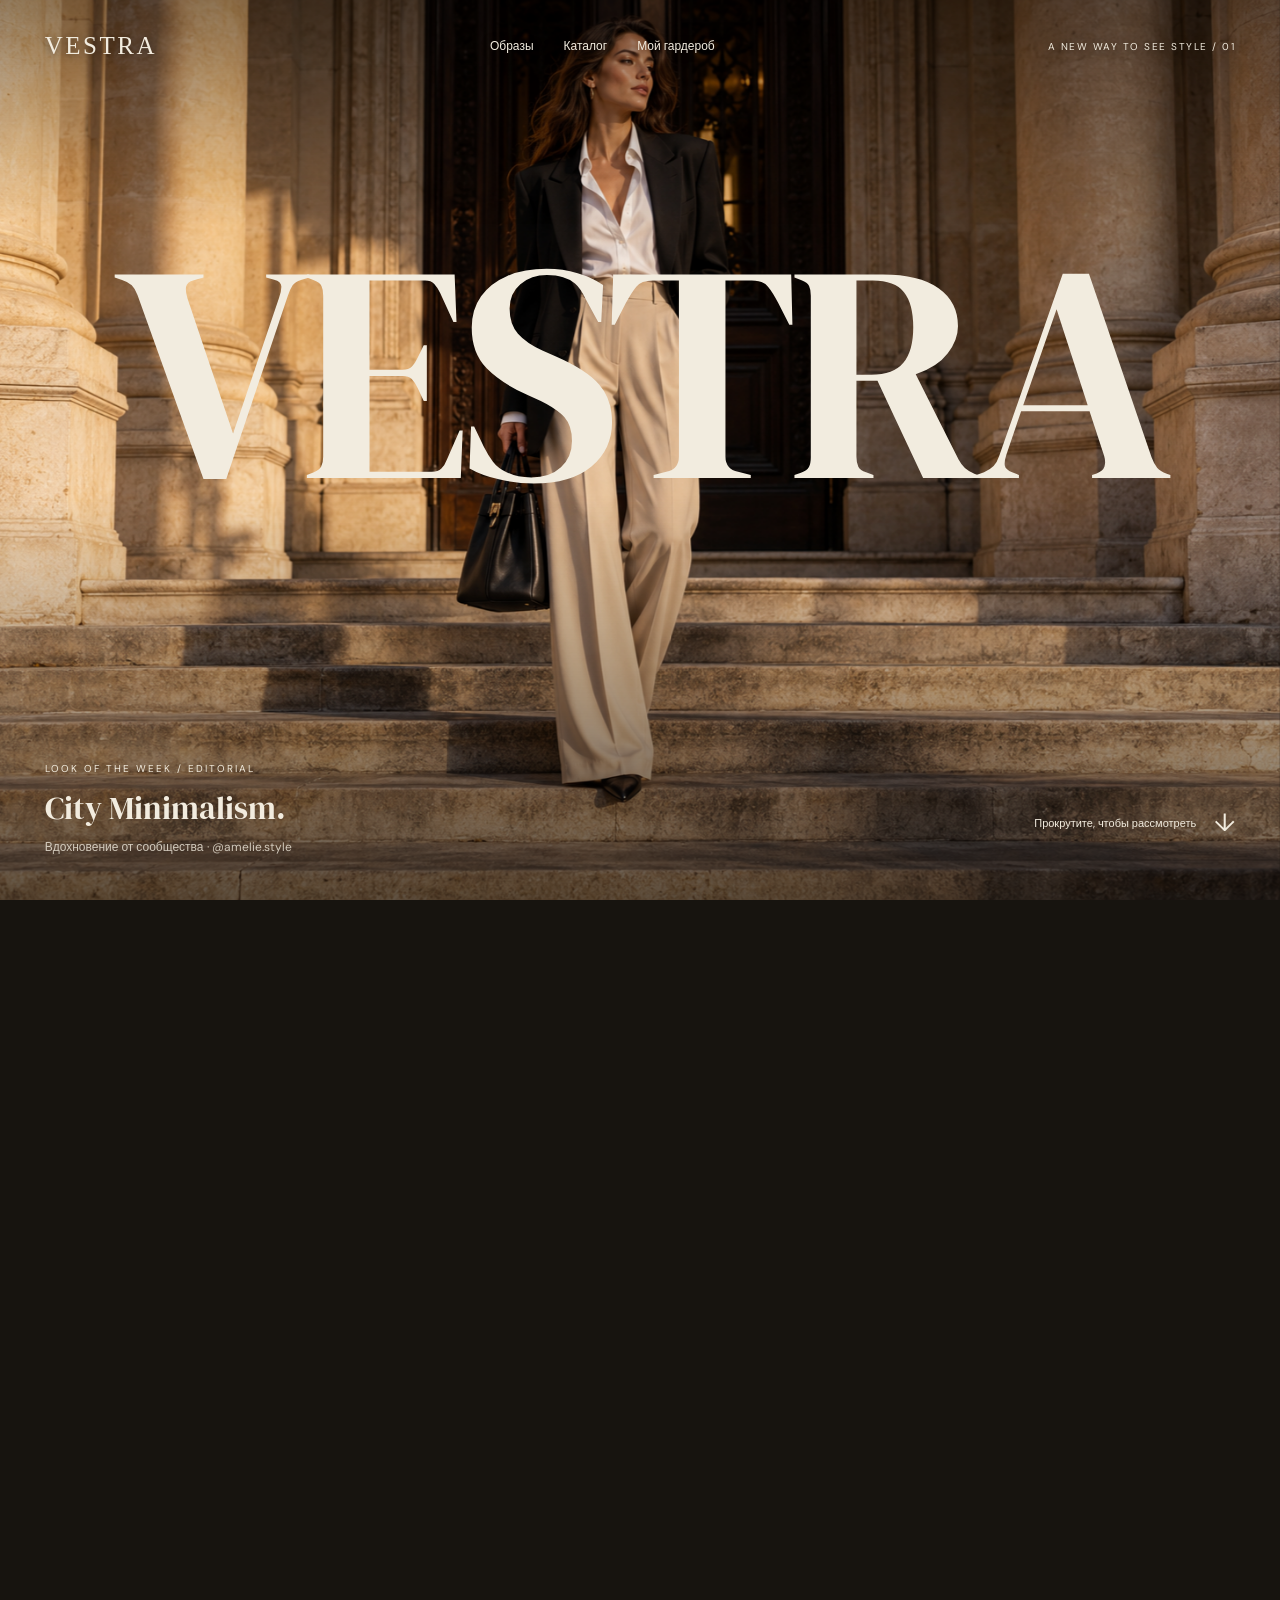
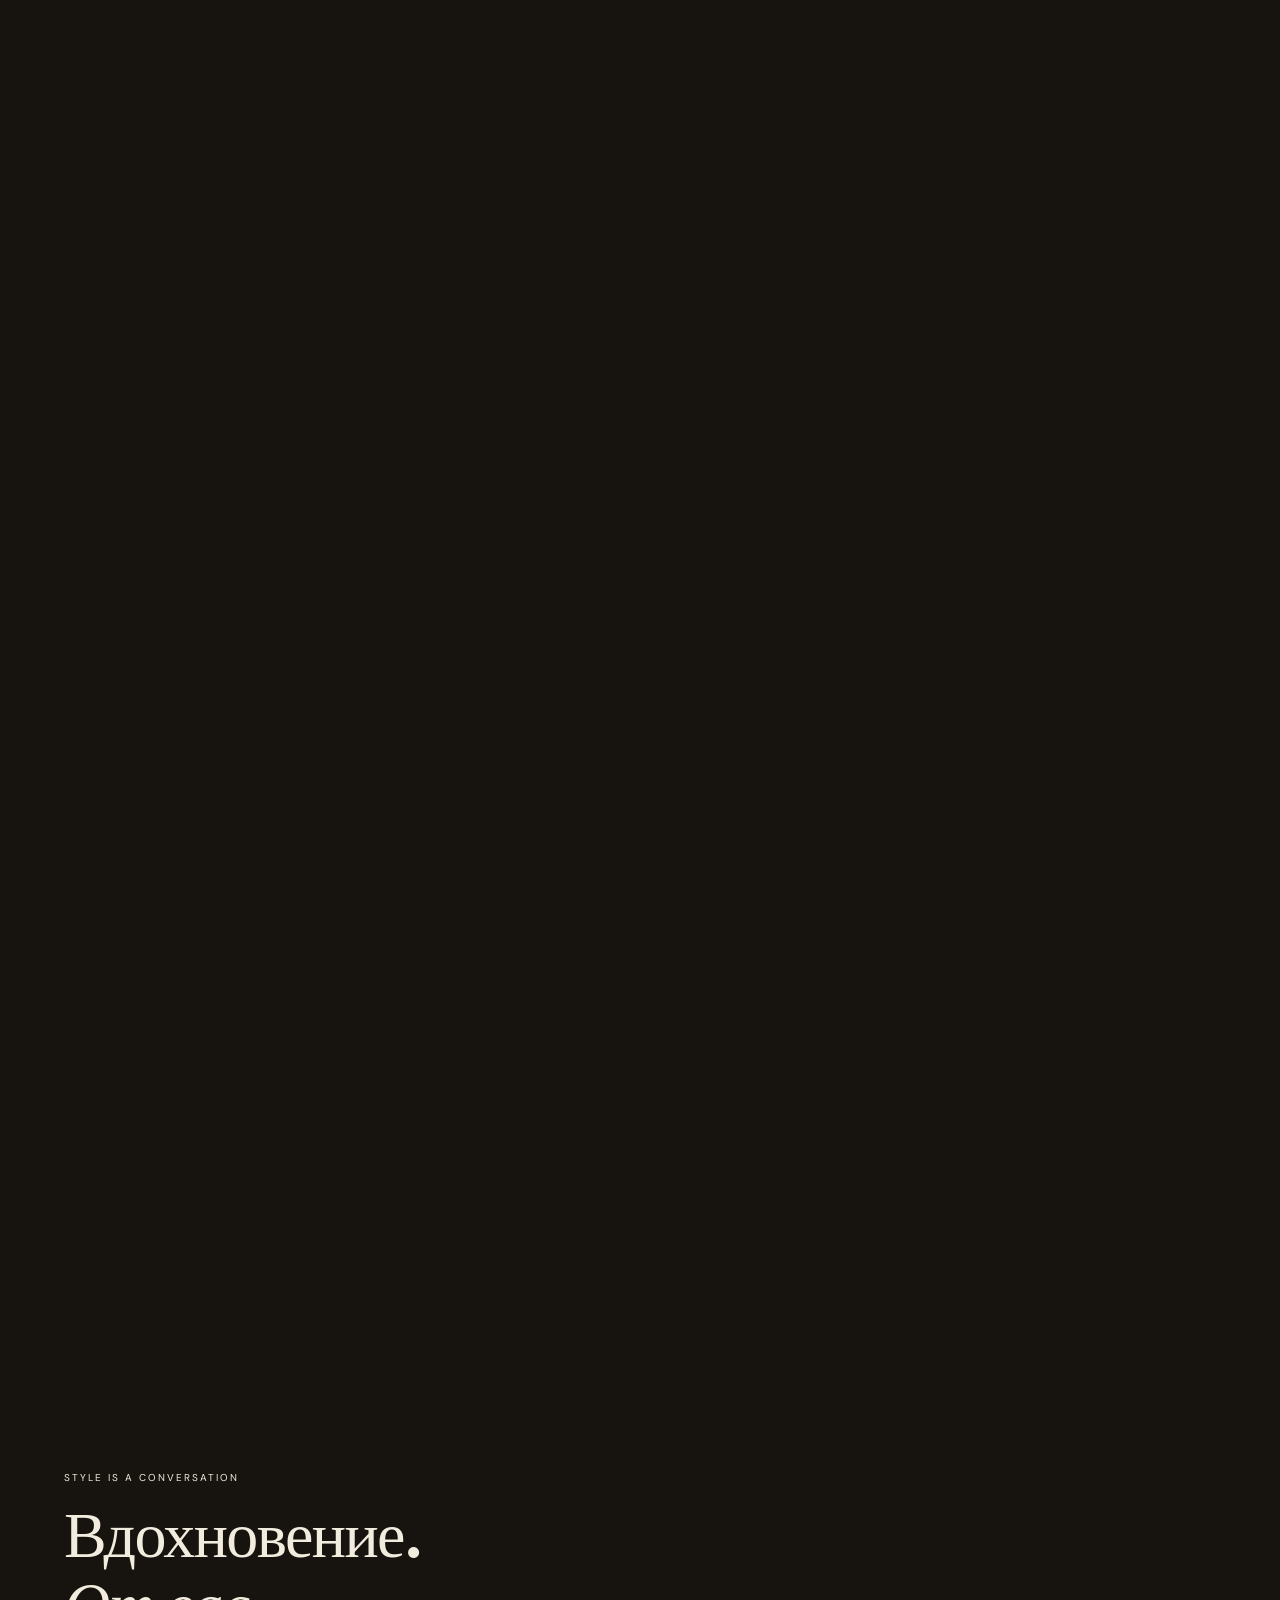
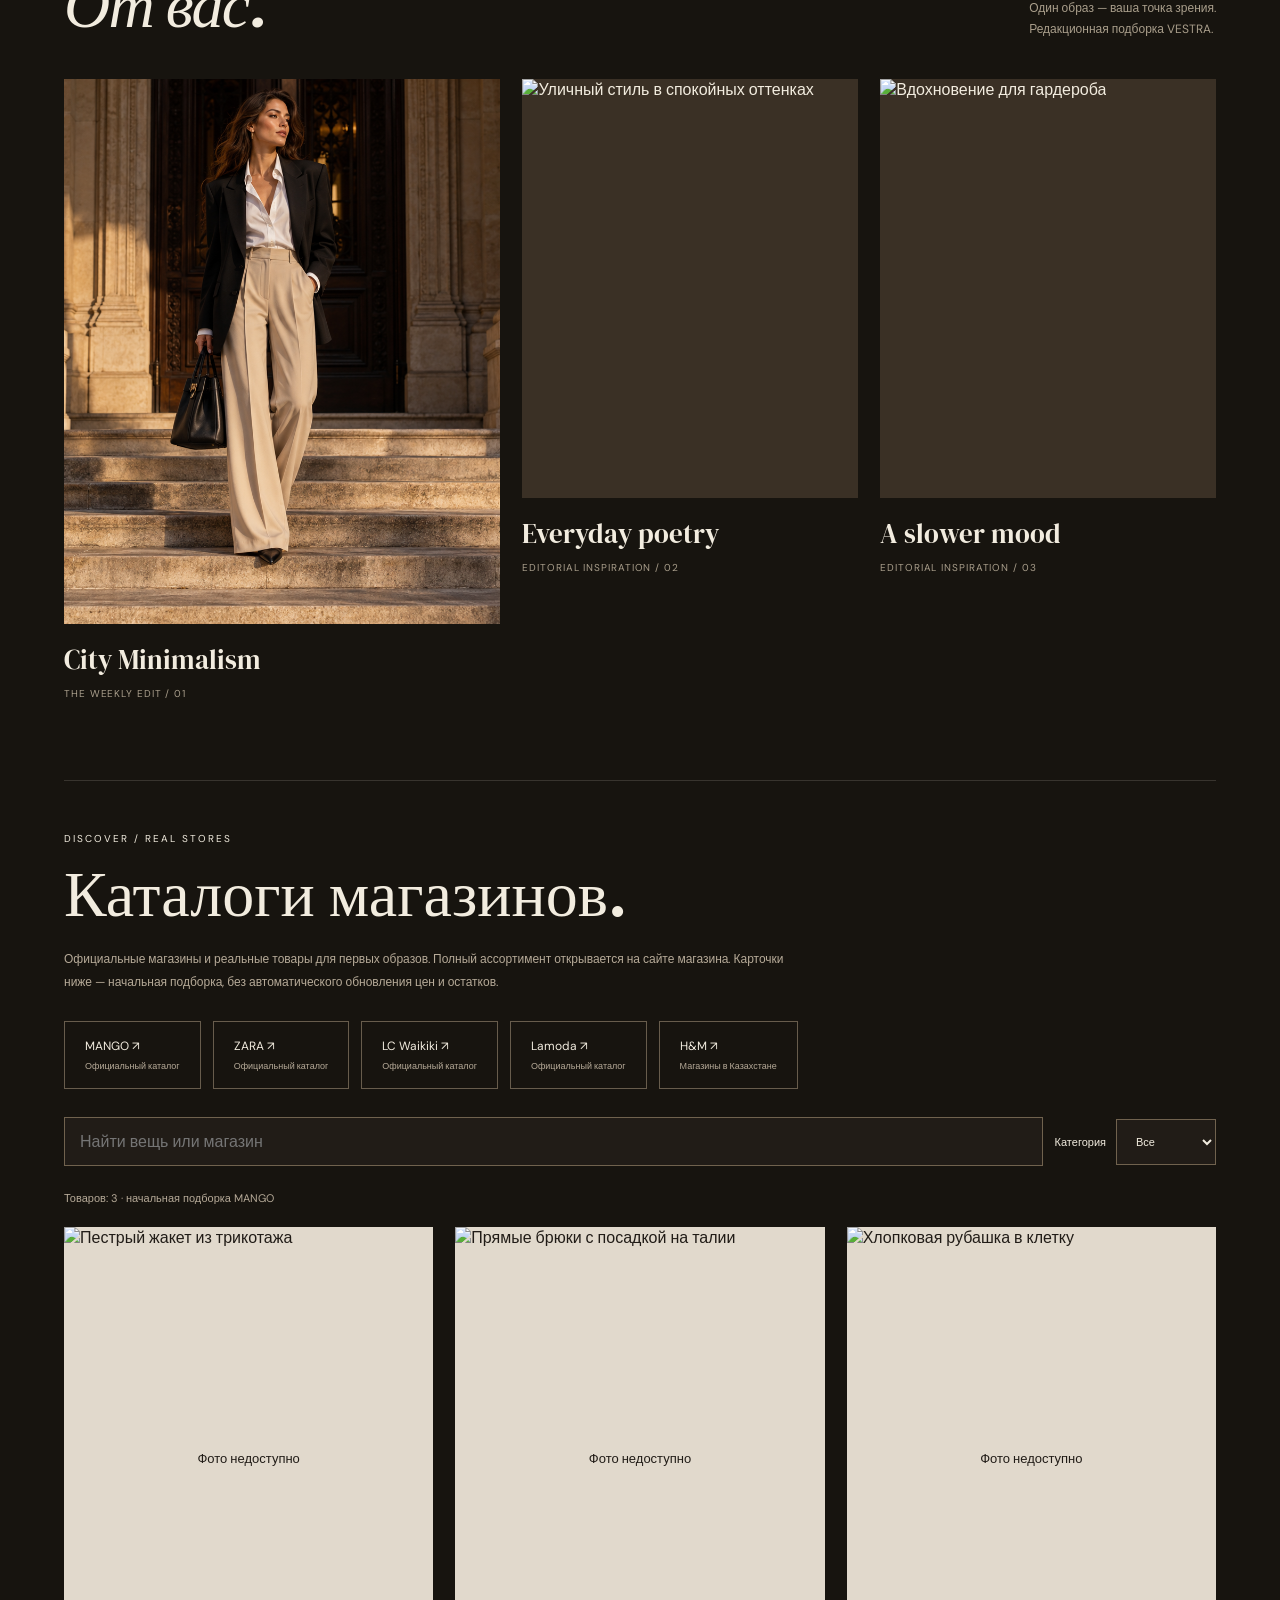
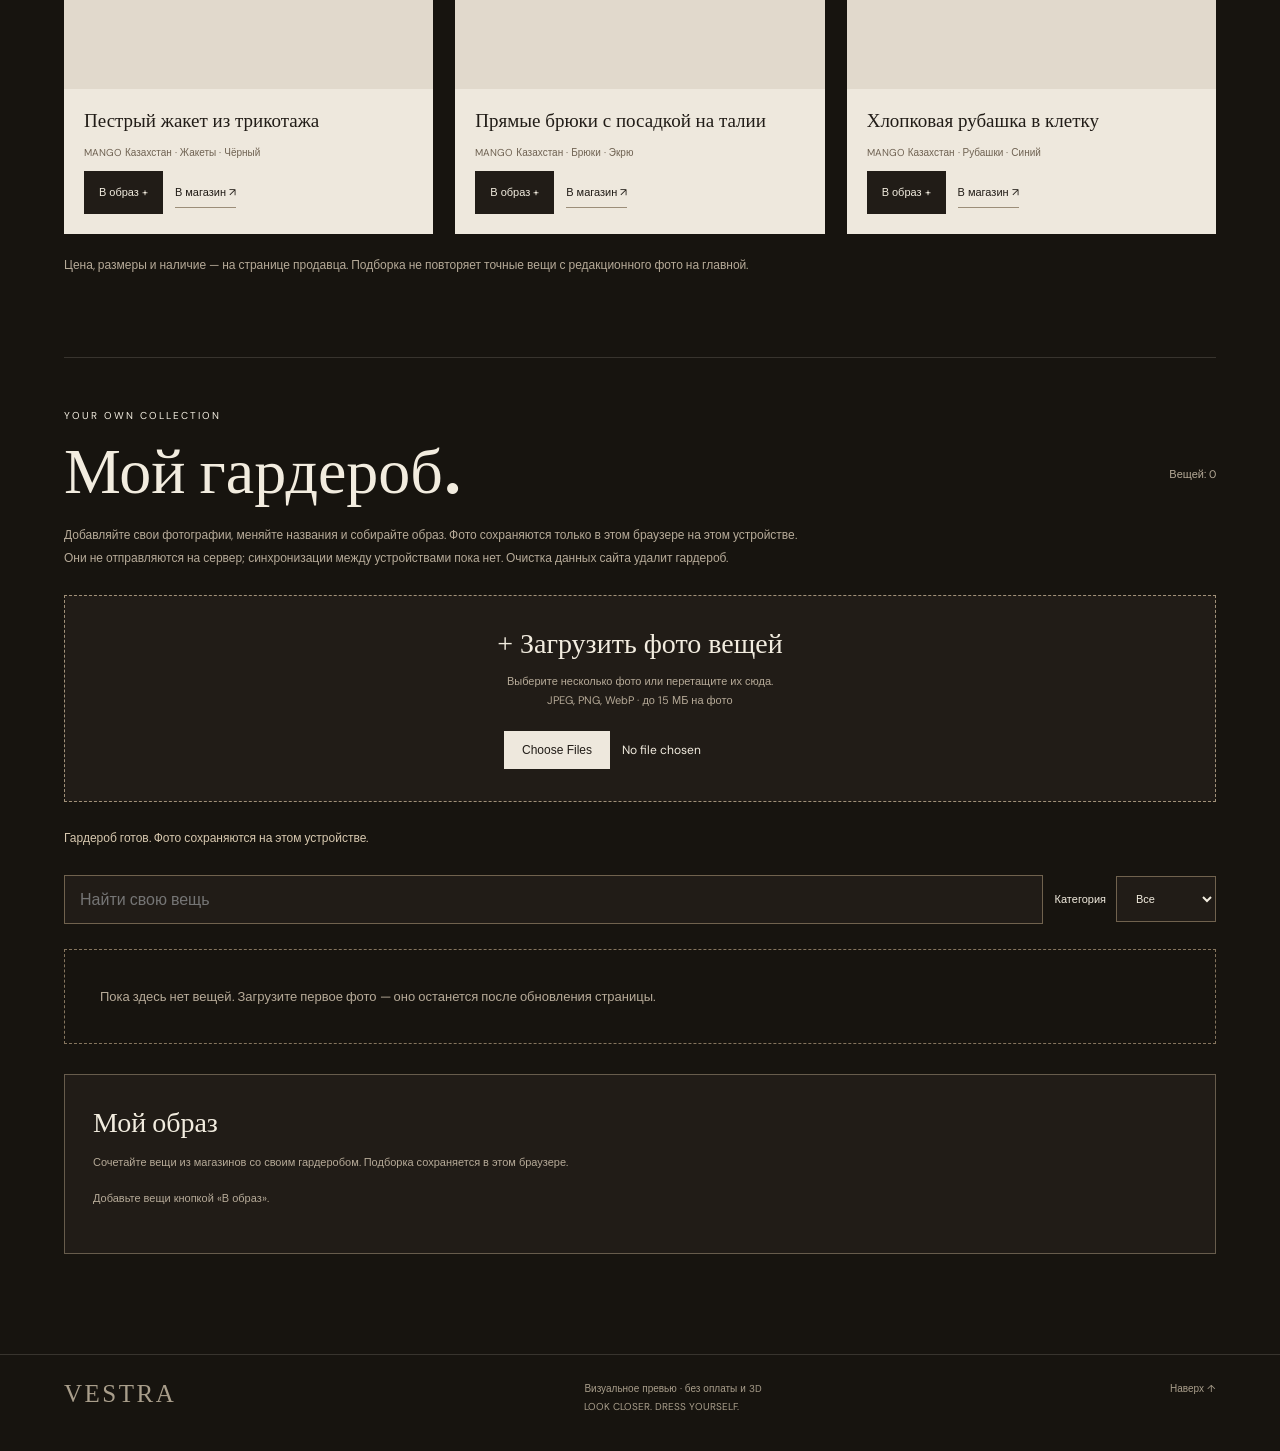
==== commit 84e63bf3: "feat: enable local wardrobe photo uploads and store catalog discovery" ====
--- a/index.html
+++ b/index.html
@@ -8,14 +8,14 @@
 @media(max-width:380px){.links{gap:12px;font-size:10px}.brand{font-size:19px}.header{padding:18px}.outfit h2{font-size:30px}.primary{padding:13px 16px}}
 @media(max-height:600px) and (min-width:801px){.motion-on .outfit{padding:22px 28px;max-height:calc(100svh - 60px)}.outfit h2{font-size:34px;margin:14px 0}.pieces{margin:16px 0}.piece-photo{height:95px}.note{margin-top:12px}.actions{margin-top:14px}}
 @media(prefers-reduced-motion:reduce){*,*:before,*:after{scroll-behavior:auto!important;transition:none!important;animation:none!important}}
-</style></head>
+</style><link rel="stylesheet" href="collection.css?v=1"><script src="collection-data.js?v=1" defer></script><script src="collection.js?v=1" defer></script></head>
 <body class="no-motion"><a class="skip" href="#outfit">Перейти к вещам из образа</a><header class="header"><a class="brand" href="#top">VESTRA</a><nav class="links" aria-label="Главная навигация"><a href="#community">Образы</a><a href="#catalog">Каталог</a><a href="#wardrobe">Мой гардероб</a></nav><span class="edition">A NEW WAY TO SEE STYLE / 01</span></header>
 <main id="top"><section class="story" id="story" aria-label="Образ недели"><div class="scene" id="scene">
 <div class="visual"><img class="photo" id="heroPhoto" src="look-editorial.png" width="1536" height="1024" alt="Редакционный образ: чёрный жакет, белая рубашка, бежевые брюки и кожаная сумка" fetchpriority="high"><div class="light" aria-hidden="true"></div><div class="shade" aria-hidden="true"></div></div><p class="image-error" id="imageError" hidden>Фотография не загрузилась. Обновите страницу или перейдите к составу образа ниже.</p>
 <div class="hero-title" aria-hidden="true">VESTRA</div><div class="intro" id="intro"><div><p class="kicker">LOOK OF THE WEEK / EDITORIAL</p><h1 class="serif">City Minimalism.</h1><p class="byline">Вдохновение от сообщества · @amelie.style</p></div><a class="scroll-link" href="#outfit">Прокрутите, чтобы рассмотреть <span aria-hidden="true">↓</span></a></div>
 <div class="detail" aria-hidden="true"><span class="kicker">LESS NOISE. MORE DETAIL.</span><h2 class="serif">В деталях.</h2><p>Фактура. Силуэт. Характер.<br>Стиль, который хочется рассмотреть.</p></div><div class="hotspot" aria-hidden="true"></div><div class="chapter" aria-hidden="true">02 / THE ART OF LOOKING CLOSER</div><div class="progress" aria-hidden="true"></div>
 <aside class="outfit" id="outfit" aria-labelledby="outfitTitle" tabindex="-1"><div class="outfit-top"><span class="kicker">THE EDIT / 01</span><span class="author">@amelie.style<br>Демонстрационный автор</span></div><h2 class="serif" id="outfitTitle">Собрать<br>этот образ.</h2><p class="sub">Выразительный силуэт. Спокойные оттенки. Четыре вещи, которые звучат вместе.</p>
-<div class="pieces"><article class="piece"><div class="piece-photo"><img src="look-editorial.png" alt="Чёрный жакет в образе"></div><h3>Жакет</h3><p>Свободный силуэт</p></article><article class="piece"><div class="piece-photo"><img src="look-editorial.png" alt="Белая рубашка в образе"></div><h3>Рубашка</h3><p>Мягкая классика</p></article><article class="piece"><div class="piece-photo"><img src="look-editorial.png" alt="Бежевые брюки в образе"></div><h3>Брюки</h3><p>Широкий крой</p></article></div><div class="actions"><button class="primary" id="saveLook" type="button" aria-pressed="false">Сохранить образ ♡</button><a class="text-link" href="#wardrobe">Мой гардероб ↗</a></div><p class="note">Редакционное демо · изображение создано с ИИ. Товары и автор иллюстративные. Каталоги магазинов и покупка пока не подключены.</p></aside></div></section>
+<div class="pieces"><article class="piece"><div class="piece-photo"><img src="look-editorial.png" alt="Чёрный жакет в образе"></div><h3>Жакет</h3><p>Свободный силуэт</p></article><article class="piece"><div class="piece-photo"><img src="look-editorial.png" alt="Белая рубашка в образе"></div><h3>Рубашка</h3><p>Мягкая классика</p></article><article class="piece"><div class="piece-photo"><img src="look-editorial.png" alt="Бежевые брюки в образе"></div><h3>Брюки</h3><p>Широкий крой</p></article></div><div class="actions"><button class="primary" id="saveLook" type="button" aria-pressed="false">Сохранить образ ♡</button><a class="text-link" href="#wardrobe">Мой гардероб ↗</a></div><p class="note">Редакционное демо · изображение создано с ИИ. Образ и автор иллюстративные. Реальные товары магазинов — в каталоге ниже. Покупка проходит на сайте продавца.</p></aside></div></section>
 <section class="below" id="community"><div class="section-head"><div><p class="kicker">STYLE IS A CONVERSATION</p><h2 class="serif">Вдохновение.<br><i>От вас.</i></h2></div><p>Один образ — ваша точка зрения.<br>Редакционная подборка VESTRA.</p></div><div class="cards"><a class="card" href="#top"><div class="crop"><img src="look-editorial.png" loading="lazy" alt="Полный образ City Minimalism"></div><h3 class="serif">City Minimalism</h3><p>THE WEEKLY EDIT / 01</p></a><a class="card" href="#outfit"><div class="crop"><img src="https://images.unsplash.com/photo-1539109136881-3be0616acf4b?auto=format&fit=crop&w=700&q=80" loading="lazy" alt="Уличный стиль в спокойных оттенках"></div><h3 class="serif">Everyday poetry</h3><p>EDITORIAL INSPIRATION / 02</p></a><a class="card" href="#outfit"><div class="crop"><img src="https://images.unsplash.com/photo-1525507119028-ed4c629a60a3?auto=format&fit=crop&w=700&q=80" loading="lazy" alt="Вдохновение для гардероба"></div><h3 class="serif">A slower mood</h3><p>EDITORIAL INSPIRATION / 03</p></a></div>
 <div class="next-step"><section id="catalog"><p class="kicker">THE NEXT CHAPTER</p><h2 class="serif">Вещи со смыслом.</h2><p>Здесь появятся реальные товары магазинов: фотографии, актуальные цены, размеры и переход к покупке. Подключение каталогов — следующий этап.</p><button class="primary" type="button" data-notice="Каталоги магазинов ещё не подключены. Сейчас можно проверить подачу образа и анимацию.">О каталоге ↗</button></section><section id="wardrobe"><p class="kicker">YOUR OWN COLLECTION</p><h2 class="serif">Ваш гардероб.<br>Ваша история.</h2><p>Загружайте свои вещи и собирайте образы вместе с находками из магазинов. Загрузка и хранение личных фотографий появятся на следующем этапе.</p><button class="primary" type="button" data-notice="Загрузка гардероба ещё в разработке. Личные фотографии в этой версии не отправляются и не сохраняются.">О загрузке гардероба +</button></section></div></section></main>
 <footer><span class="brand">VESTRA</span><span>Визуальное превью · без оплаты и 3D<br>LOOK CLOSER. DRESS YOURSELF.</span><a href="#top">Наверх ↑</a></footer><div class="toast" id="toast" role="status" aria-live="polite" hidden><span id="toastText"></span><button type="button" aria-label="Закрыть уведомление">×</button></div>
--- a/collection.css
+++ b/collection.css
@@ -0,0 +1,4 @@
+.collection-section{border-top:1px solid #f2ecdf26;margin-top:80px;padding-top:50px;scroll-margin-top:24px}.collection-section h2{font-size:clamp(40px,5vw,70px);margin:12px 0 18px;line-height:1.1}.collection-section .lead{font-size:12px;line-height:1.9;color:#b6aa98;max-width:740px}.shop-directory{display:flex;gap:12px;flex-wrap:wrap;margin:28px 0}.shop-directory a{border:1px solid #675c4c;padding:16px 20px;font-size:12px}.shop-directory a small{display:block;font-size:9px;color:#b6aa98;margin-top:6px}.collection-tools{display:flex;gap:12px;flex-wrap:wrap;margin:25px 0}.collection-tools input,.collection-tools select,.item-form input,.item-form select{font:inherit;border:1px solid #70624e;background:#211c17;color:#f2ecdf;padding:13px 15px;min-height:46px;max-width:100%;border-radius:0}.collection-tools input{flex:1;min-width:180px}.collection-tools label{display:flex;align-items:center;gap:10px;font-size:11px}.collection-grid{display:grid;grid-template-columns:repeat(3,minmax(0,1fr));gap:22px;margin-top:22px}.collection-card{background:#eee8dd;color:#211c17;min-width:0;display:flex;flex-direction:column}.collection-image{position:relative;background:#e1d9cc;aspect-ratio:4/5;overflow:hidden}.collection-image img{width:100%;height:100%;display:block;object-fit:contain}.collection-image .image-fallback{position:absolute;inset:0;display:grid;place-items:center;text-align:center;padding:20px;font-size:13px}.collection-card .info{padding:20px;display:flex;flex-direction:column;flex:1;gap:10px}.collection-card h3{font-size:19px;line-height:1.3;font-family:Georgia,serif;font-weight:400}.collection-card .meta{font-size:10px;color:#6f6252;line-height:1.7}.collection-card .row{display:flex;flex-wrap:wrap;gap:12px;align-items:center;margin-top:auto}.collection-card .row a{font-size:11px;border-bottom:1px solid #9c8e79;padding:8px 0}.collection-card .primary{padding:12px 15px;min-height:43px}.collection-card .secondary-action{font-size:11px;border:1px solid #9c8e79;padding:9px 12px;min-height:38px}.collection-card .remove{color:#71382b}.collection-empty{padding:35px;border:1px dashed #85755e;color:#b6aa98;font-size:13px;line-height:1.8}.collection-empty[hidden]{display:none}.upload-box{display:block;border:1px dashed #a19179;padding:32px;cursor:pointer;text-align:center;margin:25px 0;background:#211c17}.upload-box strong{display:block;font-family:Georgia,serif;font-size:28px;font-weight:400;margin-bottom:12px}.upload-box span{display:block;font-size:11px;color:#b6aa98;line-height:1.8}.upload-box input{max-width:100%;margin-top:20px;font:inherit;font-size:12px}.upload-box input::file-selector-button{padding:12px 18px;border:0;background:#eee8dd;color:#211c17;margin-right:12px;cursor:pointer}.upload-box.dragover{background:#43372a;border-color:#eee8dd}.collection-status{font-size:12px;line-height:1.9;color:#d7c8af;margin:12px 0;min-height:22px}.collection-status.error{color:#ffb6a4}.wardrobe-summary{display:flex;justify-content:space-between;align-items:center;gap:15px;flex-wrap:wrap}.undo-button{border:1px solid #9c8e79;padding:12px 16px;font-size:12px}.undo-button[hidden]{display:none}.selection-area{background:#211c17;padding:28px;margin-top:30px;border:1px solid #675c4c}.selection-area h3{font-size:28px;margin-bottom:12px}.selection-list{display:flex;gap:10px;flex-wrap:wrap}.selection-chip{border:1px solid #817159;padding:10px 13px;font-size:11px}.selection-area p{font-size:11px;color:#b6aa98;line-height:1.8;margin-bottom:16px}.item-dialog{width:min(500px,calc(100% - 32px));max-height:90svh;padding:30px;background:#eee8dd;color:#211c17;border:0}.item-dialog::backdrop{background:#000b}.item-dialog h2{font-size:33px;margin-bottom:22px}.item-form{display:grid;gap:16px}.item-form label{display:grid;gap:8px;font-size:12px}.item-form input,.item-form select{background:#f9f5ee;color:#211c17;border-color:#b2a68f;width:100%}.dialog-actions{display:flex;gap:12px;justify-content:space-between;margin-top:6px}.dialog-actions .cancel{border:1px solid #9c8e79;padding:13px 20px}.form-error{font-size:12px;color:#8b3525;line-height:1.7}.catalog-counter{font-size:11px;color:#b6aa98}.visually-hidden{position:absolute;width:1px;height:1px;overflow:hidden;clip:rect(0,0,0,0)}
+@media(max-width:800px){.collection-section{margin-top:55px;padding-top:35px}.collection-grid{grid-template-columns:repeat(2,minmax(0,1fr));gap:12px}.collection-card .info{padding:14px}.collection-card h3{font-size:17px}.shop-directory{gap:8px}.shop-directory a{flex:1;padding:13px;min-width:120px}.collection-tools{gap:10px}.collection-tools label{width:100%;justify-content:space-between}.collection-tools select{flex:1}.upload-box{padding:25px 16px}.collection-card .row{gap:10px}.collection-card .primary{width:100%;font-size:10px}.selection-area{padding:20px}.item-dialog{padding:24px}}
+@media(max-width:380px){.collection-grid{grid-template-columns:1fr}}
+
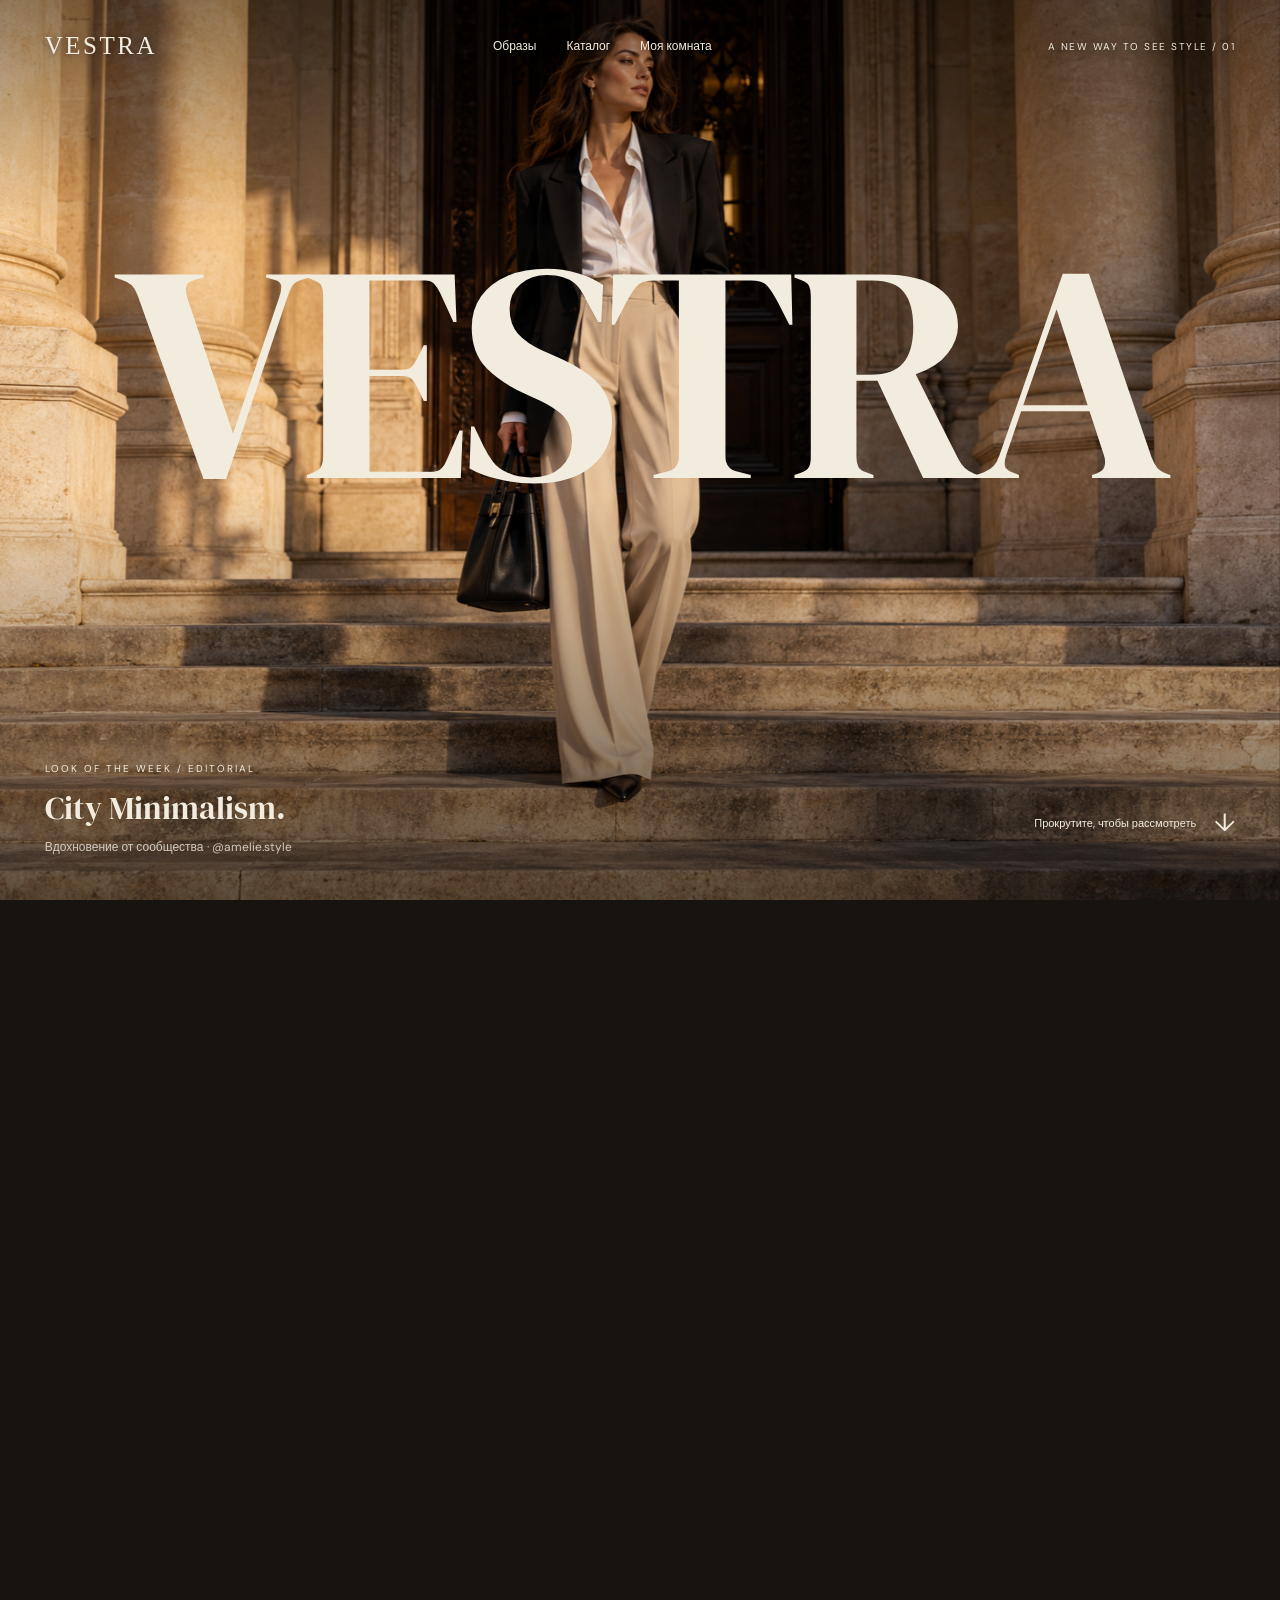
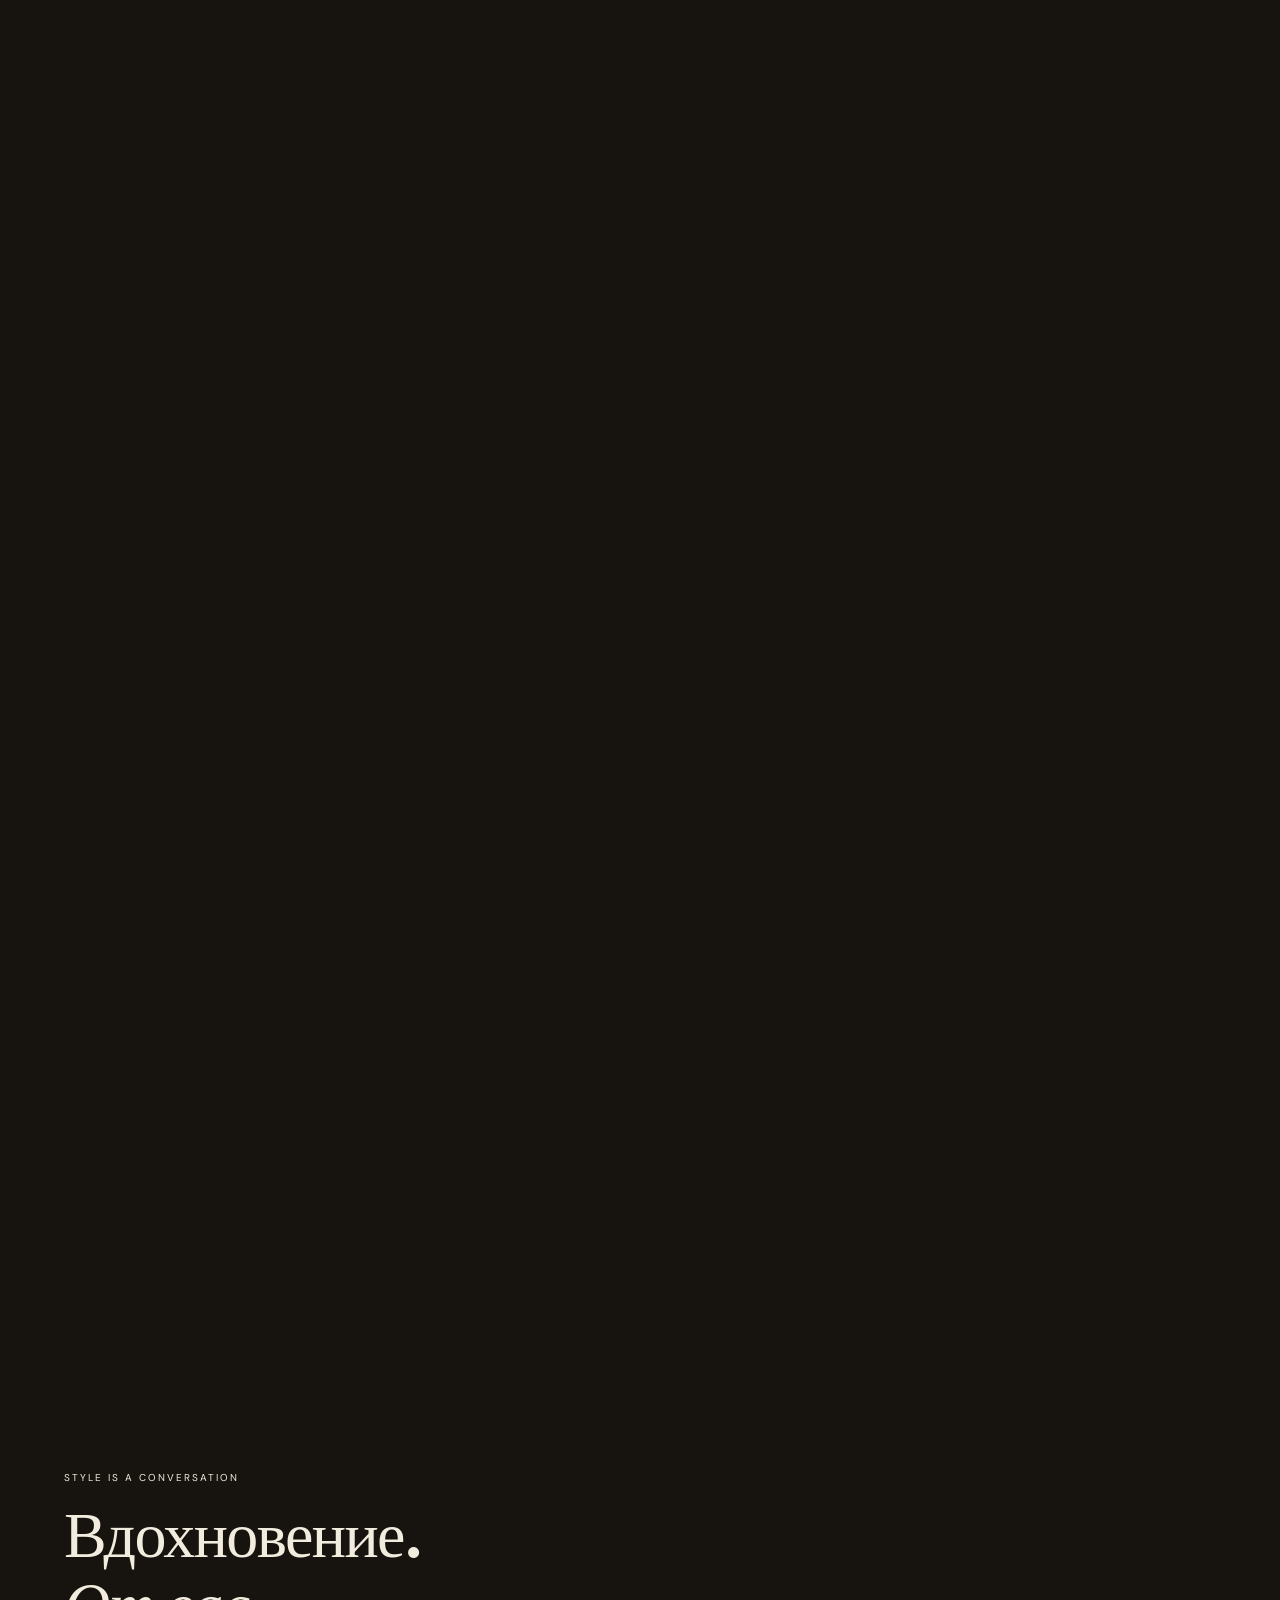
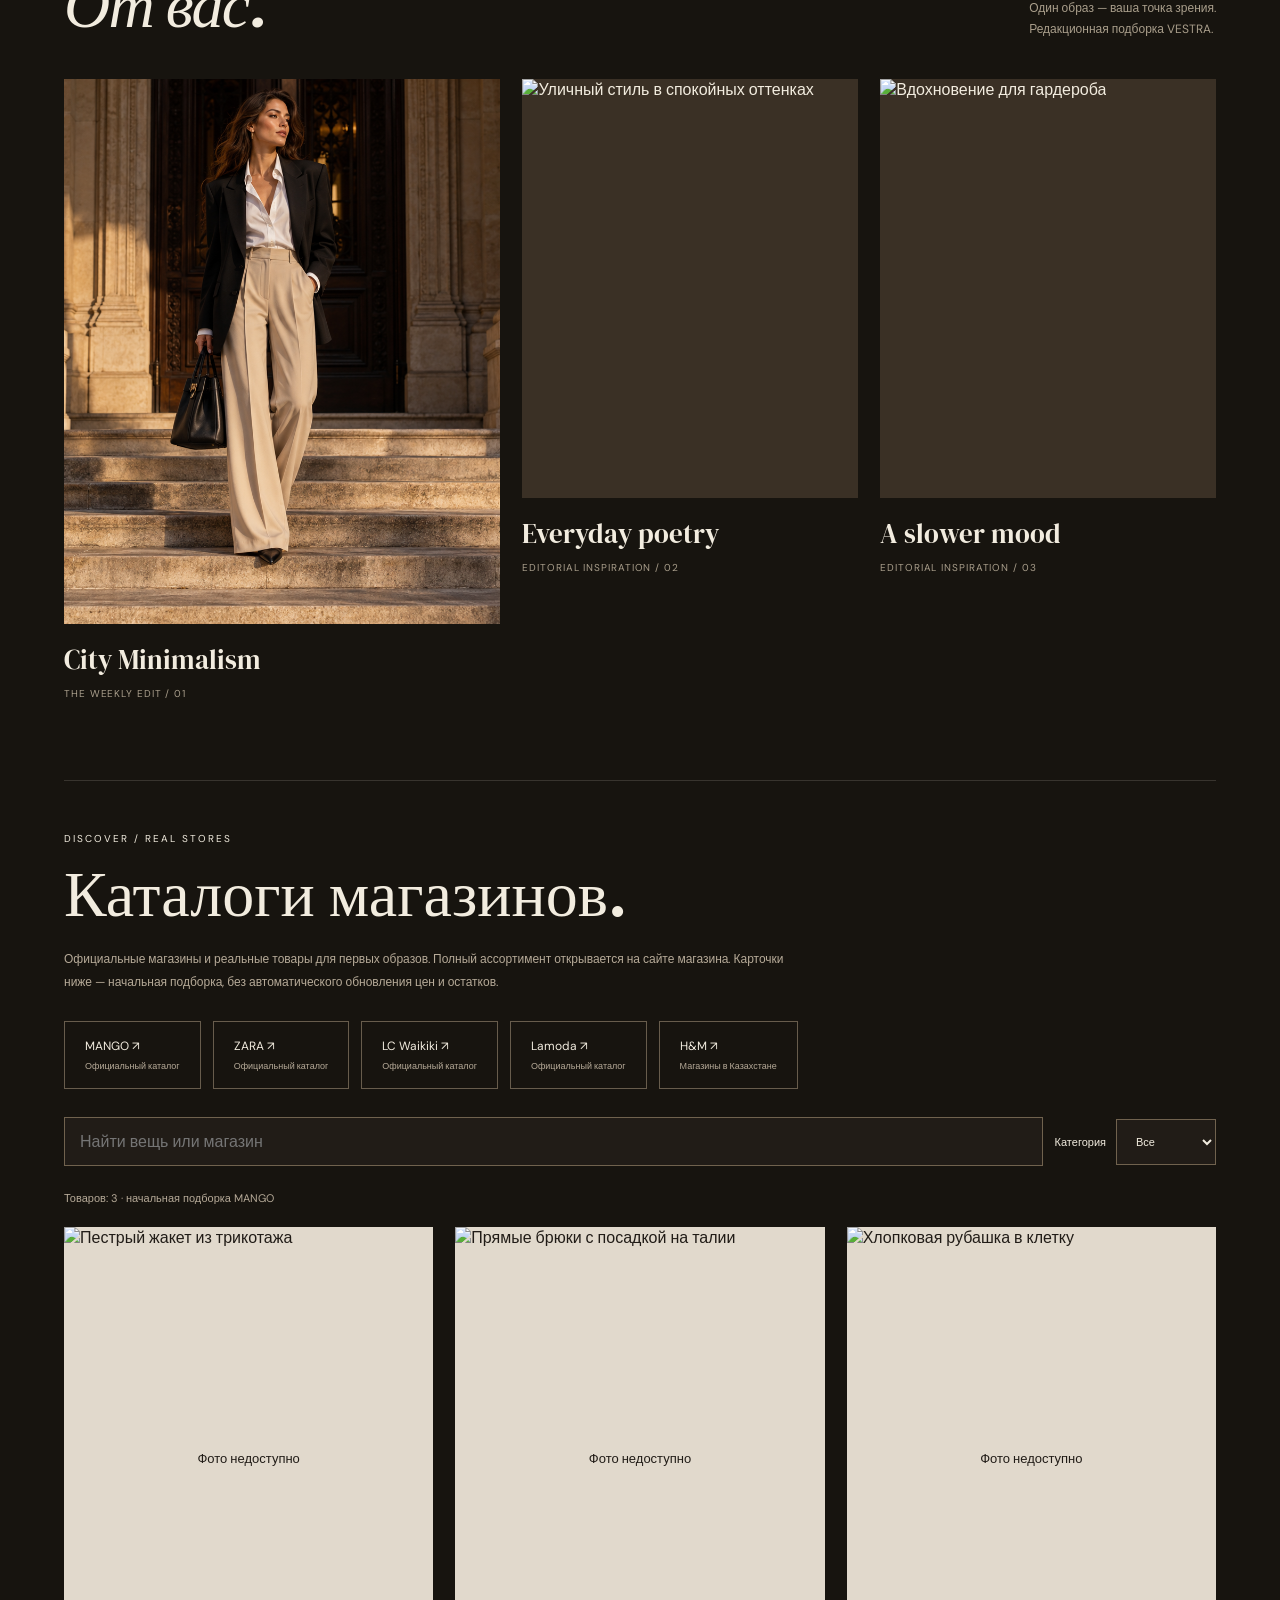
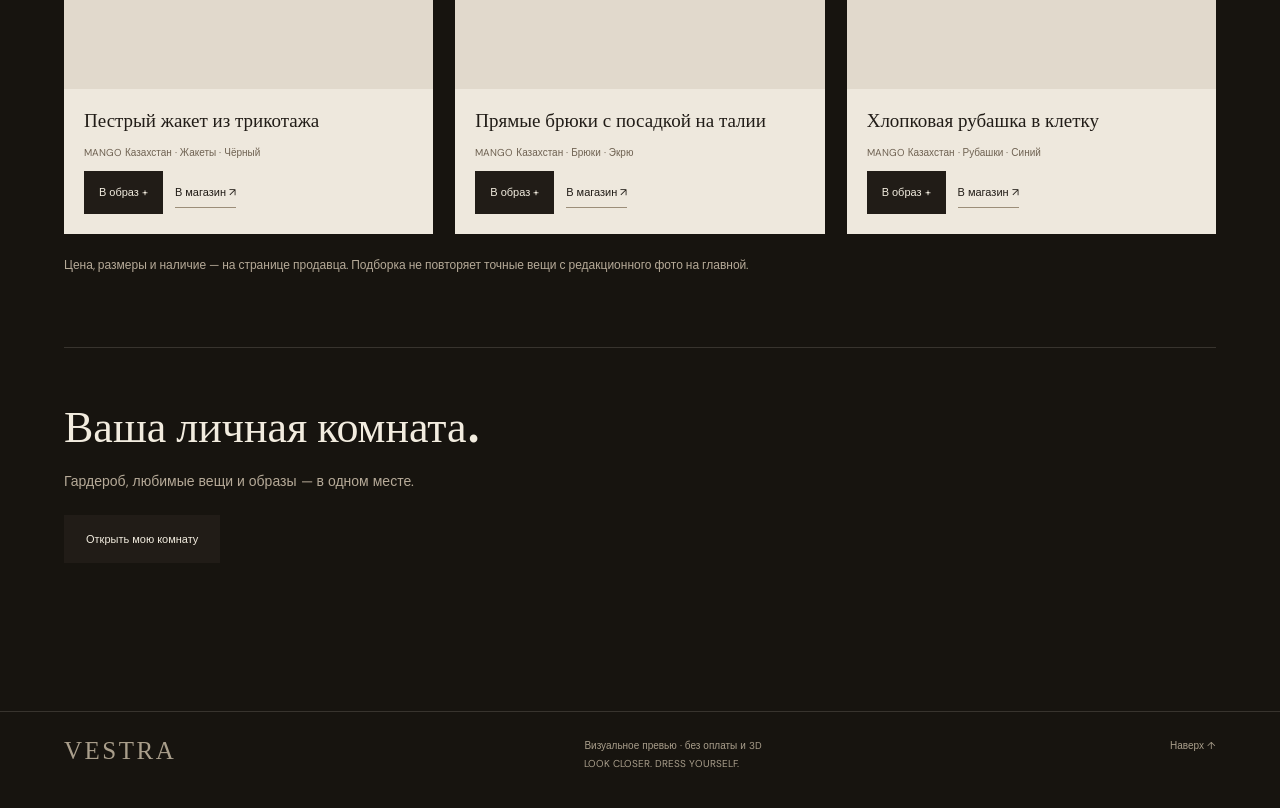
==== commit 9ee93036: "feat: launch premium personal dressing room with photo product cards" ====
--- a/index.html
+++ b/index.html
@@ -8,14 +8,14 @@
 @media(max-width:380px){.links{gap:12px;font-size:10px}.brand{font-size:19px}.header{padding:18px}.outfit h2{font-size:30px}.primary{padding:13px 16px}}
 @media(max-height:600px) and (min-width:801px){.motion-on .outfit{padding:22px 28px;max-height:calc(100svh - 60px)}.outfit h2{font-size:34px;margin:14px 0}.pieces{margin:16px 0}.piece-photo{height:95px}.note{margin-top:12px}.actions{margin-top:14px}}
 @media(prefers-reduced-motion:reduce){*,*:before,*:after{scroll-behavior:auto!important;transition:none!important;animation:none!important}}
-</style><link rel="stylesheet" href="collection.css?v=1"><script src="collection-data.js?v=1" defer></script><script src="collection.js?v=1" defer></script></head>
-<body class="no-motion"><a class="skip" href="#outfit">Перейти к вещам из образа</a><header class="header"><a class="brand" href="#top">VESTRA</a><nav class="links" aria-label="Главная навигация"><a href="#community">Образы</a><a href="#catalog">Каталог</a><a href="#wardrobe">Мой гардероб</a></nav><span class="edition">A NEW WAY TO SEE STYLE / 01</span></header>
+.piece-photo img,.piece:nth-child(2) img,.piece:nth-child(3) img{transform:none;object-fit:contain}</style><link rel="stylesheet" href="collection.css?v=room-1"><script src="collection-data.js?v=room-1" defer></script><script src="collection.js?v=room-1" defer></script></head>
+<body class="no-motion"><a class="skip" href="#outfit">Перейти к вещам из образа</a><header class="header"><a class="brand" href="#top">VESTRA</a><nav class="links" aria-label="Главная навигация"><a href="#community">Образы</a><a href="#catalog">Каталог</a><a href="room.html">Моя комната</a></nav><span class="edition">A NEW WAY TO SEE STYLE / 01</span></header>
 <main id="top"><section class="story" id="story" aria-label="Образ недели"><div class="scene" id="scene">
 <div class="visual"><img class="photo" id="heroPhoto" src="look-editorial.png" width="1536" height="1024" alt="Редакционный образ: чёрный жакет, белая рубашка, бежевые брюки и кожаная сумка" fetchpriority="high"><div class="light" aria-hidden="true"></div><div class="shade" aria-hidden="true"></div></div><p class="image-error" id="imageError" hidden>Фотография не загрузилась. Обновите страницу или перейдите к составу образа ниже.</p>
 <div class="hero-title" aria-hidden="true">VESTRA</div><div class="intro" id="intro"><div><p class="kicker">LOOK OF THE WEEK / EDITORIAL</p><h1 class="serif">City Minimalism.</h1><p class="byline">Вдохновение от сообщества · @amelie.style</p></div><a class="scroll-link" href="#outfit">Прокрутите, чтобы рассмотреть <span aria-hidden="true">↓</span></a></div>
 <div class="detail" aria-hidden="true"><span class="kicker">LESS NOISE. MORE DETAIL.</span><h2 class="serif">В деталях.</h2><p>Фактура. Силуэт. Характер.<br>Стиль, который хочется рассмотреть.</p></div><div class="hotspot" aria-hidden="true"></div><div class="chapter" aria-hidden="true">02 / THE ART OF LOOKING CLOSER</div><div class="progress" aria-hidden="true"></div>
 <aside class="outfit" id="outfit" aria-labelledby="outfitTitle" tabindex="-1"><div class="outfit-top"><span class="kicker">THE EDIT / 01</span><span class="author">@amelie.style<br>Демонстрационный автор</span></div><h2 class="serif" id="outfitTitle">Собрать<br>этот образ.</h2><p class="sub">Выразительный силуэт. Спокойные оттенки. Четыре вещи, которые звучат вместе.</p>
-<div class="pieces"><article class="piece"><div class="piece-photo"><img src="look-editorial.png" alt="Чёрный жакет в образе"></div><h3>Жакет</h3><p>Свободный силуэт</p></article><article class="piece"><div class="piece-photo"><img src="look-editorial.png" alt="Белая рубашка в образе"></div><h3>Рубашка</h3><p>Мягкая классика</p></article><article class="piece"><div class="piece-photo"><img src="look-editorial.png" alt="Бежевые брюки в образе"></div><h3>Брюки</h3><p>Широкий крой</p></article></div><div class="actions"><button class="primary" id="saveLook" type="button" aria-pressed="false">Сохранить образ ♡</button><a class="text-link" href="#wardrobe">Мой гардероб ↗</a></div><p class="note">Редакционное демо · изображение создано с ИИ. Образ и автор иллюстративные. Реальные товары магазинов — в каталоге ниже. Покупка проходит на сайте продавца.</p></aside></div></section>
+<div class="pieces"><article class="piece"><div class="piece-photo"><img src="room-blazer.jpg" alt="Жакет — иллюстративная карточка вещи"></div><h3>Жакет</h3><p>Свободный силуэт</p></article><article class="piece"><div class="piece-photo"><img src="room-shirt.jpg" alt="Рубашка — иллюстративная карточка вещи"></div><h3>Рубашка</h3><p>Мягкая классика</p></article><article class="piece"><div class="piece-photo"><img src="room-trousers.jpg" alt="Брюки — иллюстративная карточка вещи"></div><h3>Брюки</h3><p>Широкий крой</p></article></div><div class="actions"><button class="primary" id="saveLook" type="button" aria-pressed="false">Сохранить образ ♡</button><a class="text-link" href="room.html">Моя комната ↗</a></div><p class="note">Редакционное демо · изображение создано с ИИ. Образ и автор иллюстративные. Реальные товары магазинов — в каталоге ниже. Покупка проходит на сайте продавца.</p></aside></div></section>
 <section class="below" id="community"><div class="section-head"><div><p class="kicker">STYLE IS A CONVERSATION</p><h2 class="serif">Вдохновение.<br><i>От вас.</i></h2></div><p>Один образ — ваша точка зрения.<br>Редакционная подборка VESTRA.</p></div><div class="cards"><a class="card" href="#top"><div class="crop"><img src="look-editorial.png" loading="lazy" alt="Полный образ City Minimalism"></div><h3 class="serif">City Minimalism</h3><p>THE WEEKLY EDIT / 01</p></a><a class="card" href="#outfit"><div class="crop"><img src="https://images.unsplash.com/photo-1539109136881-3be0616acf4b?auto=format&fit=crop&w=700&q=80" loading="lazy" alt="Уличный стиль в спокойных оттенках"></div><h3 class="serif">Everyday poetry</h3><p>EDITORIAL INSPIRATION / 02</p></a><a class="card" href="#outfit"><div class="crop"><img src="https://images.unsplash.com/photo-1525507119028-ed4c629a60a3?auto=format&fit=crop&w=700&q=80" loading="lazy" alt="Вдохновение для гардероба"></div><h3 class="serif">A slower mood</h3><p>EDITORIAL INSPIRATION / 03</p></a></div>
 <div class="next-step"><section id="catalog"><p class="kicker">THE NEXT CHAPTER</p><h2 class="serif">Вещи со смыслом.</h2><p>Здесь появятся реальные товары магазинов: фотографии, актуальные цены, размеры и переход к покупке. Подключение каталогов — следующий этап.</p><button class="primary" type="button" data-notice="Каталоги магазинов ещё не подключены. Сейчас можно проверить подачу образа и анимацию.">О каталоге ↗</button></section><section id="wardrobe"><p class="kicker">YOUR OWN COLLECTION</p><h2 class="serif">Ваш гардероб.<br>Ваша история.</h2><p>Загружайте свои вещи и собирайте образы вместе с находками из магазинов. Загрузка и хранение личных фотографий появятся на следующем этапе.</p><button class="primary" type="button" data-notice="Загрузка гардероба ещё в разработке. Личные фотографии в этой версии не отправляются и не сохраняются.">О загрузке гардероба +</button></section></div></section></main>
 <footer><span class="brand">VESTRA</span><span>Визуальное превью · без оплаты и 3D<br>LOOK CLOSER. DRESS YOURSELF.</span><a href="#top">Наверх ↑</a></footer><div class="toast" id="toast" role="status" aria-live="polite" hidden><span id="toastText"></span><button type="button" aria-label="Закрыть уведомление">×</button></div>
@@ -41,4 +41,3 @@
 const saveButton=document.getElementById('saveLook');try{saved=localStorage.getItem('vestra-editorial-saved')==='1'}catch{}function showSaved(){saveButton.setAttribute('aria-pressed',String(saved));saveButton.textContent=saved?'Образ сохранён ♥':'Сохранить образ ♡'}showSaved();saveButton.addEventListener('click',()=>{const next=!saved;try{localStorage.setItem('vestra-editorial-saved',next?'1':'0');saved=next;showSaved();notify(saved?'Образ сохранён в этом браузере.':'Образ удалён из сохранённых в этом браузере.')}catch{notify('Браузер запретил сохранение. Проверьте настройки хранилища.')}});
 const hero=document.getElementById('heroPhoto');function photoError(){imageFailed=true;document.getElementById('imageError').hidden=false;setupMotion()}hero.addEventListener('error',photoError);if(hero.complete&&!hero.naturalWidth)photoError();
 </script></body></html>
-
--- a/collection.css
+++ b/collection.css
@@ -1,4 +1,5 @@
 .collection-section{border-top:1px solid #f2ecdf26;margin-top:80px;padding-top:50px;scroll-margin-top:24px}.collection-section h2{font-size:clamp(40px,5vw,70px);margin:12px 0 18px;line-height:1.1}.collection-section .lead{font-size:12px;line-height:1.9;color:#b6aa98;max-width:740px}.shop-directory{display:flex;gap:12px;flex-wrap:wrap;margin:28px 0}.shop-directory a{border:1px solid #675c4c;padding:16px 20px;font-size:12px}.shop-directory a small{display:block;font-size:9px;color:#b6aa98;margin-top:6px}.collection-tools{display:flex;gap:12px;flex-wrap:wrap;margin:25px 0}.collection-tools input,.collection-tools select,.item-form input,.item-form select{font:inherit;border:1px solid #70624e;background:#211c17;color:#f2ecdf;padding:13px 15px;min-height:46px;max-width:100%;border-radius:0}.collection-tools input{flex:1;min-width:180px}.collection-tools label{display:flex;align-items:center;gap:10px;font-size:11px}.collection-grid{display:grid;grid-template-columns:repeat(3,minmax(0,1fr));gap:22px;margin-top:22px}.collection-card{background:#eee8dd;color:#211c17;min-width:0;display:flex;flex-direction:column}.collection-image{position:relative;background:#e1d9cc;aspect-ratio:4/5;overflow:hidden}.collection-image img{width:100%;height:100%;display:block;object-fit:contain}.collection-image .image-fallback{position:absolute;inset:0;display:grid;place-items:center;text-align:center;padding:20px;font-size:13px}.collection-card .info{padding:20px;display:flex;flex-direction:column;flex:1;gap:10px}.collection-card h3{font-size:19px;line-height:1.3;font-family:Georgia,serif;font-weight:400}.collection-card .meta{font-size:10px;color:#6f6252;line-height:1.7}.collection-card .row{display:flex;flex-wrap:wrap;gap:12px;align-items:center;margin-top:auto}.collection-card .row a{font-size:11px;border-bottom:1px solid #9c8e79;padding:8px 0}.collection-card .primary{padding:12px 15px;min-height:43px}.collection-card .secondary-action{font-size:11px;border:1px solid #9c8e79;padding:9px 12px;min-height:38px}.collection-card .remove{color:#71382b}.collection-empty{padding:35px;border:1px dashed #85755e;color:#b6aa98;font-size:13px;line-height:1.8}.collection-empty[hidden]{display:none}.upload-box{display:block;border:1px dashed #a19179;padding:32px;cursor:pointer;text-align:center;margin:25px 0;background:#211c17}.upload-box strong{display:block;font-family:Georgia,serif;font-size:28px;font-weight:400;margin-bottom:12px}.upload-box span{display:block;font-size:11px;color:#b6aa98;line-height:1.8}.upload-box input{max-width:100%;margin-top:20px;font:inherit;font-size:12px}.upload-box input::file-selector-button{padding:12px 18px;border:0;background:#eee8dd;color:#211c17;margin-right:12px;cursor:pointer}.upload-box.dragover{background:#43372a;border-color:#eee8dd}.collection-status{font-size:12px;line-height:1.9;color:#d7c8af;margin:12px 0;min-height:22px}.collection-status.error{color:#ffb6a4}.wardrobe-summary{display:flex;justify-content:space-between;align-items:center;gap:15px;flex-wrap:wrap}.undo-button{border:1px solid #9c8e79;padding:12px 16px;font-size:12px}.undo-button[hidden]{display:none}.selection-area{background:#211c17;padding:28px;margin-top:30px;border:1px solid #675c4c}.selection-area h3{font-size:28px;margin-bottom:12px}.selection-list{display:flex;gap:10px;flex-wrap:wrap}.selection-chip{border:1px solid #817159;padding:10px 13px;font-size:11px}.selection-area p{font-size:11px;color:#b6aa98;line-height:1.8;margin-bottom:16px}.item-dialog{width:min(500px,calc(100% - 32px));max-height:90svh;padding:30px;background:#eee8dd;color:#211c17;border:0}.item-dialog::backdrop{background:#000b}.item-dialog h2{font-size:33px;margin-bottom:22px}.item-form{display:grid;gap:16px}.item-form label{display:grid;gap:8px;font-size:12px}.item-form input,.item-form select{background:#f9f5ee;color:#211c17;border-color:#b2a68f;width:100%}.dialog-actions{display:flex;gap:12px;justify-content:space-between;margin-top:6px}.dialog-actions .cancel{border:1px solid #9c8e79;padding:13px 20px}.form-error{font-size:12px;color:#8b3525;line-height:1.7}.catalog-counter{font-size:11px;color:#b6aa98}.visually-hidden{position:absolute;width:1px;height:1px;overflow:hidden;clip:rect(0,0,0,0)}
-@media(max-width:800px){.collection-section{margin-top:55px;padding-top:35px}.collection-grid{grid-template-columns:repeat(2,minmax(0,1fr));gap:12px}.collection-card .info{padding:14px}.collection-card h3{font-size:17px}.shop-directory{gap:8px}.shop-directory a{flex:1;padding:13px;min-width:120px}.collection-tools{gap:10px}.collection-tools label{width:100%;justify-content:space-between}.collection-tools select{flex:1}.upload-box{padding:25px 16px}.collection-card .row{gap:10px}.collection-card .primary{width:100%;font-size:10px}.selection-area{padding:20px}.item-dialog{padding:24px}}
+@media(max-width:800px){.collection-section{margin-top:55px;padding-top:35px}.collection-grid{grid-template-columns:repeat(2,minmax(0,1fr));gap:12px}.collection-card .info{padding:14px}.collection-card h3{font-size:17px}.shop-directory{gap:8px}.shop-directory a{flex:1;padding:13px;min-width:120px}.collection-tools{gap:10px}.collection-tools label:not(.visually-hidden){width:100%;justify-content:space-between}.collection-tools select{flex:1}.upload-box{padding:25px 16px}.collection-card .row{gap:10px}.collection-card .primary{width:100%;font-size:10px}.selection-area{padding:20px}.item-dialog{padding:24px}}
 @media(max-width:380px){.collection-grid{grid-template-columns:1fr}}
-
+
+.selection-product{width:132px;display:flex;flex-direction:column;gap:8px;font-size:11px}.selection-photo{height:130px;position:relative;background:#eee8dd;overflow:hidden}.selection-photo img{width:100%;height:100%;object-fit:contain}.selection-remove{text-align:left;font-size:10px;text-decoration:underline;padding:4px 0;color:#b6aa98}.room-invite{padding:48px 0;border-top:1px solid #f2ecdf26;margin-top:70px}.room-invite h2{font-size:44px}.room-invite p{margin:15px 0 25px;font-size:14px;color:#b6aa98}body:not(.personal-room) #wardrobe{display:none}
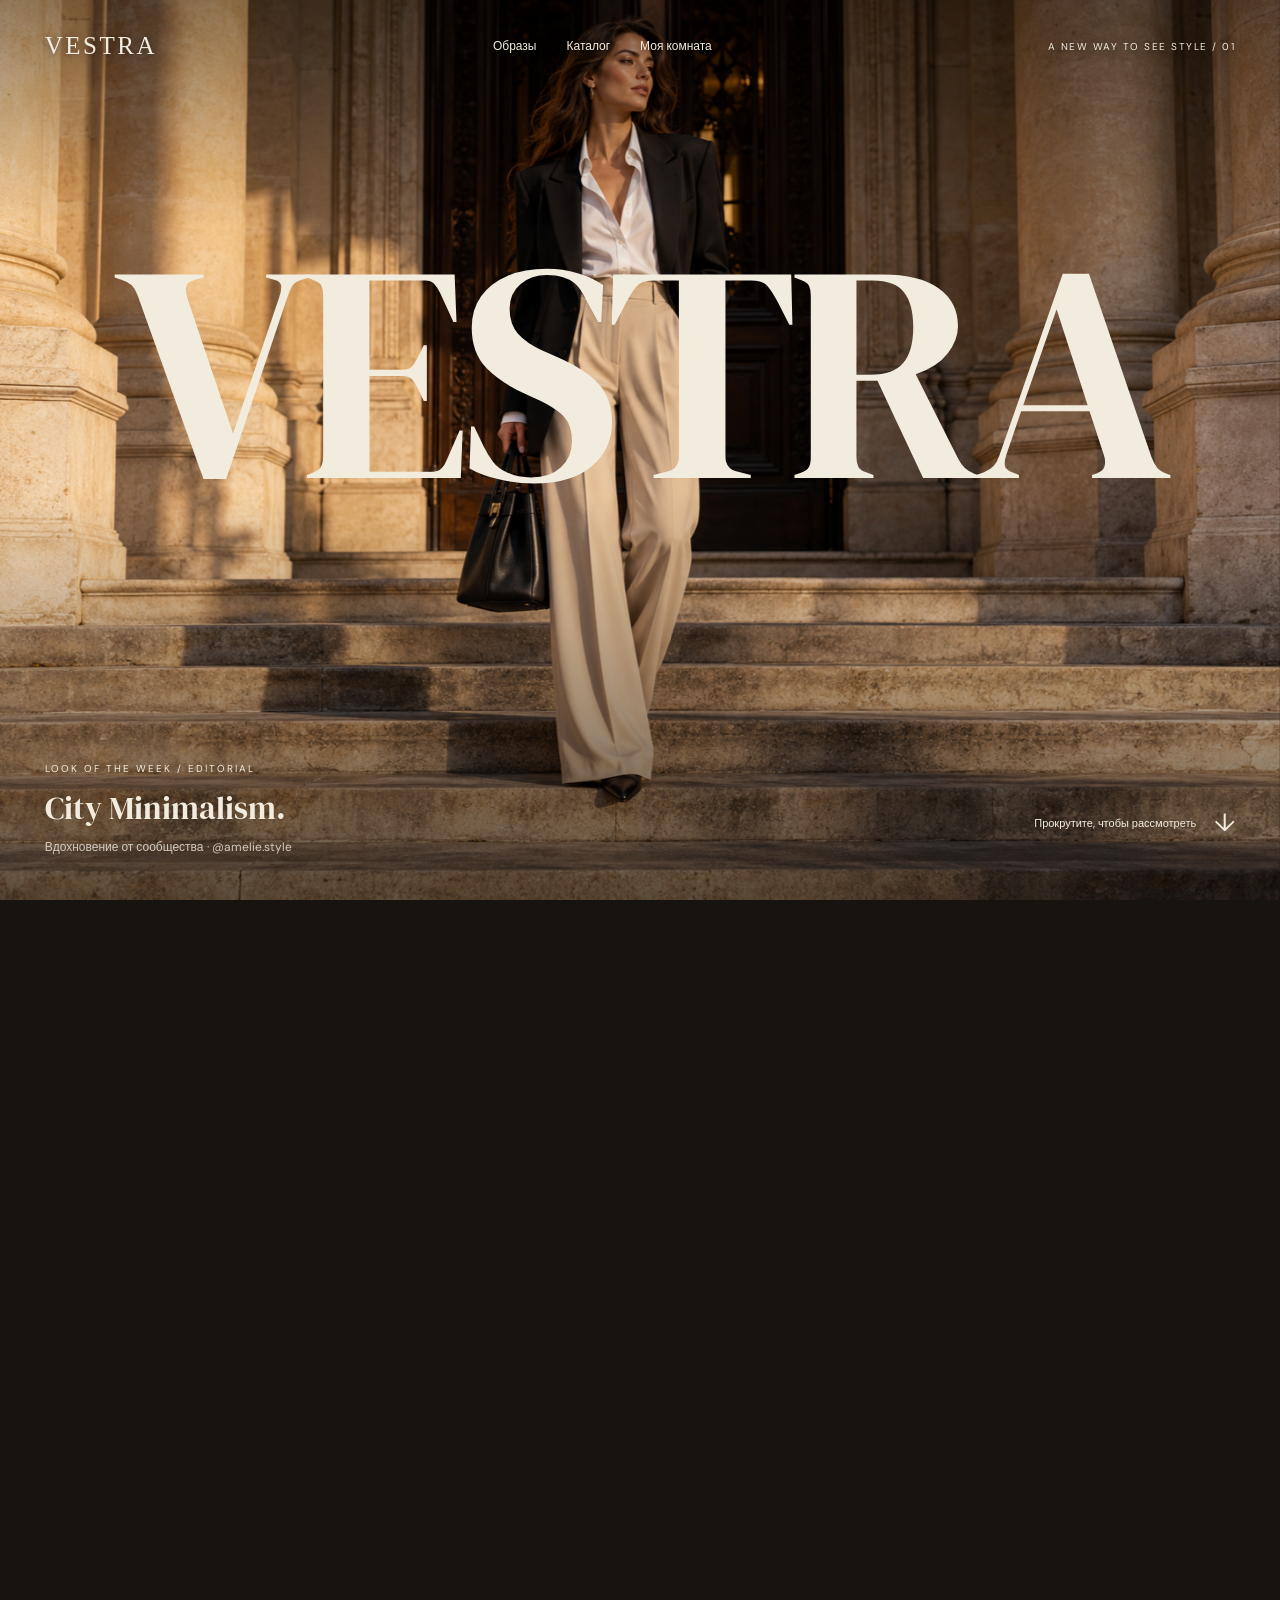
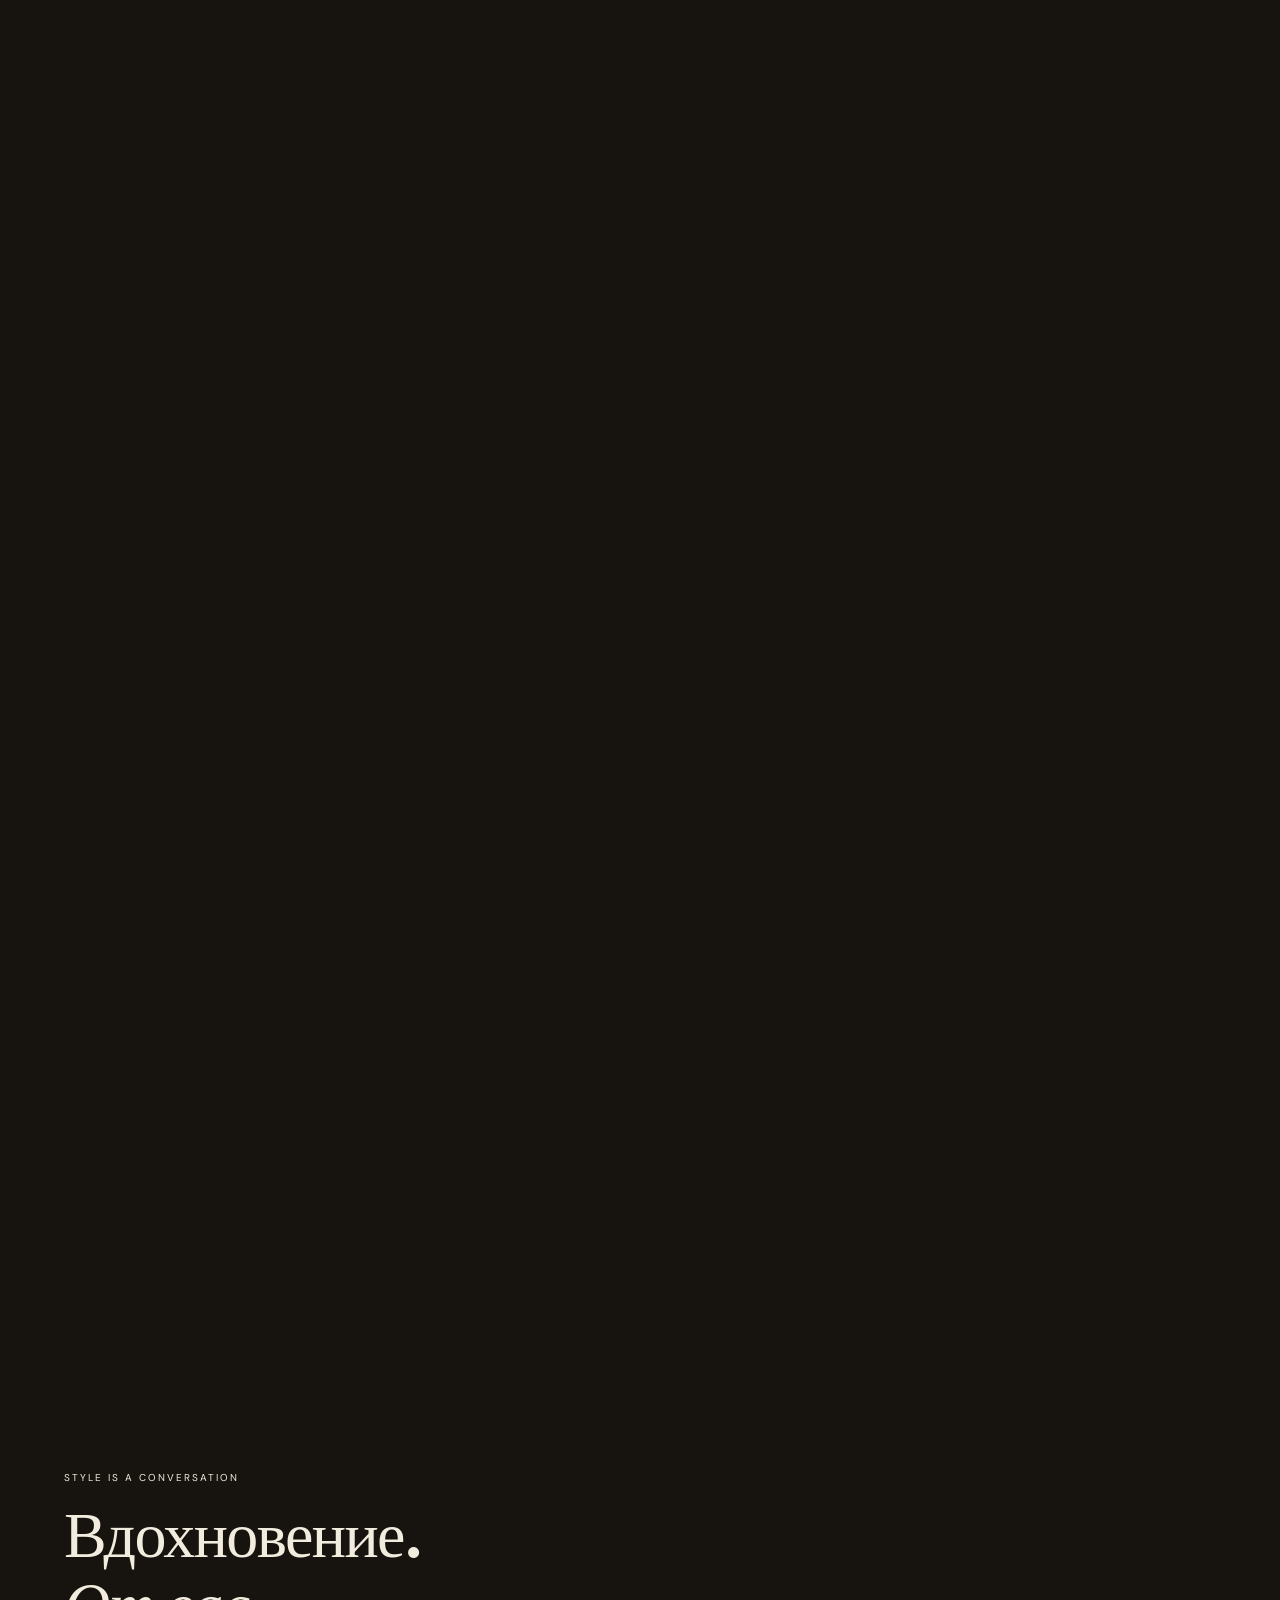
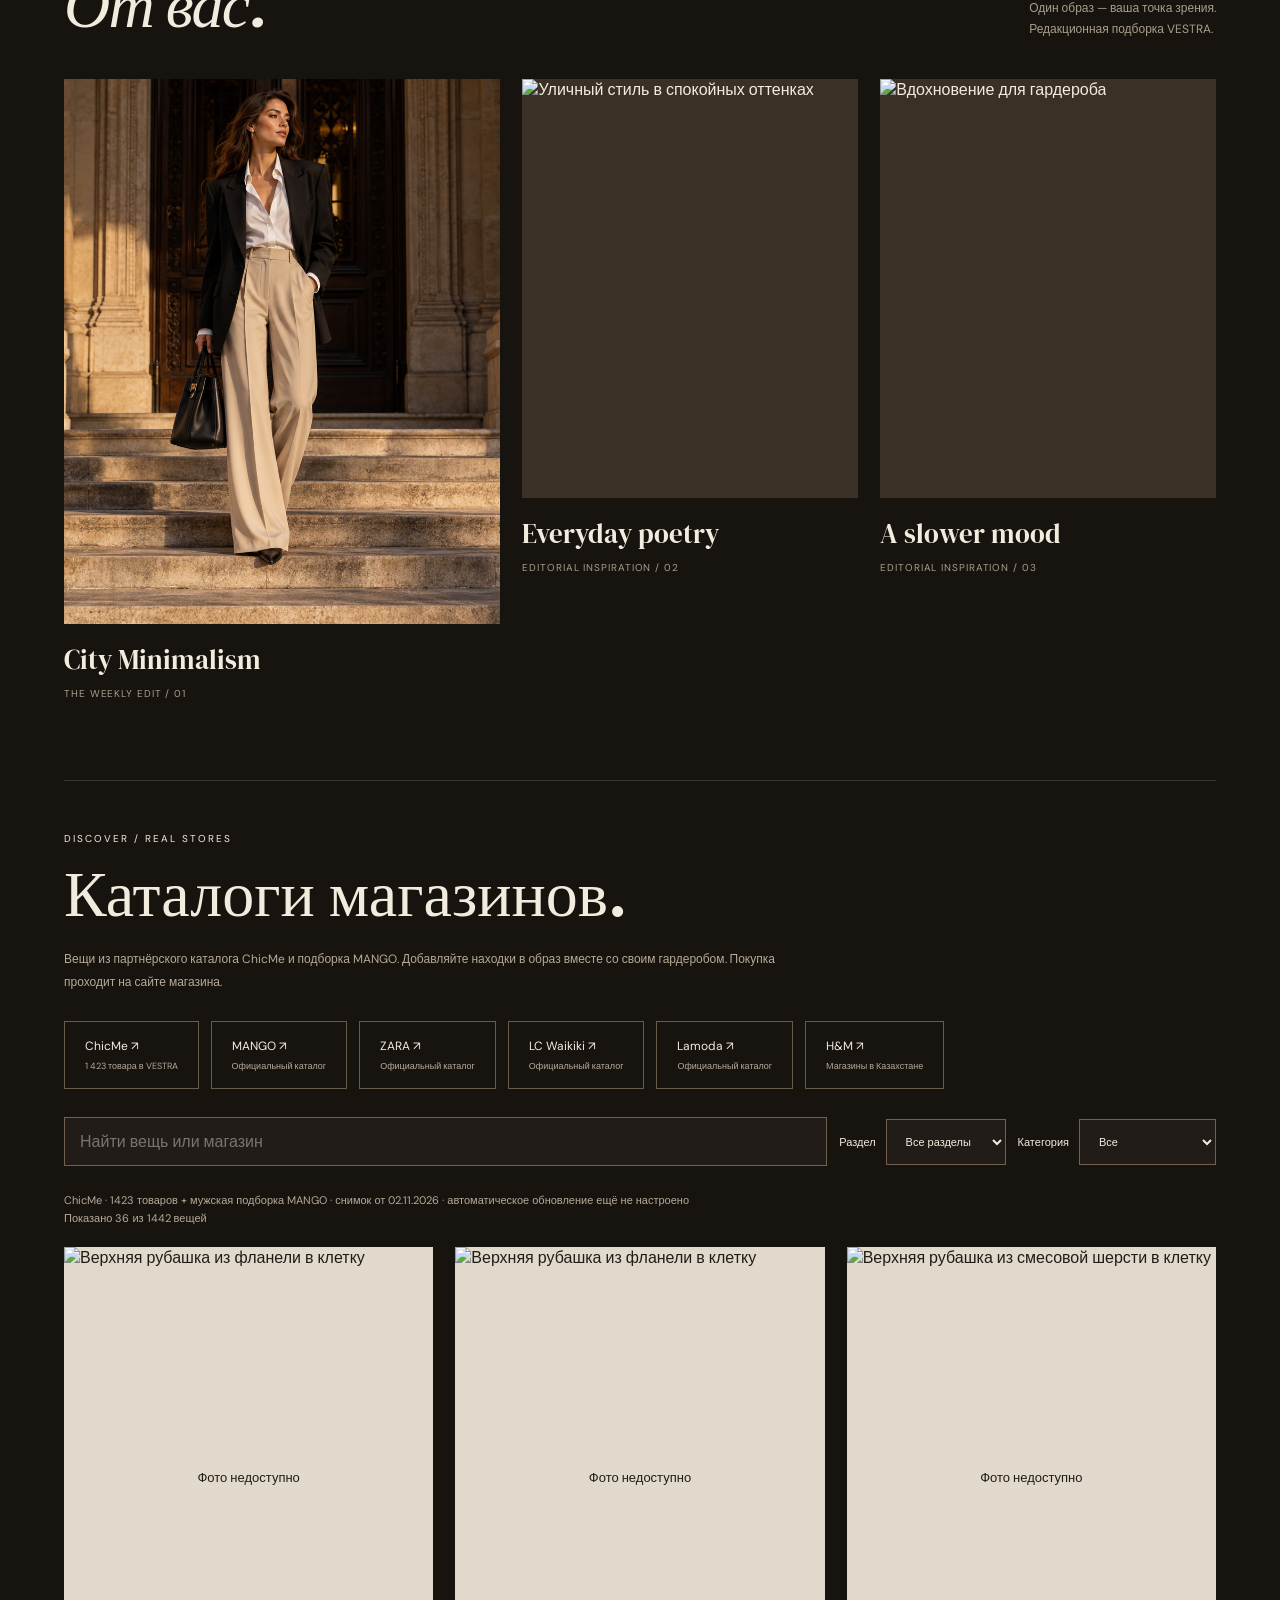
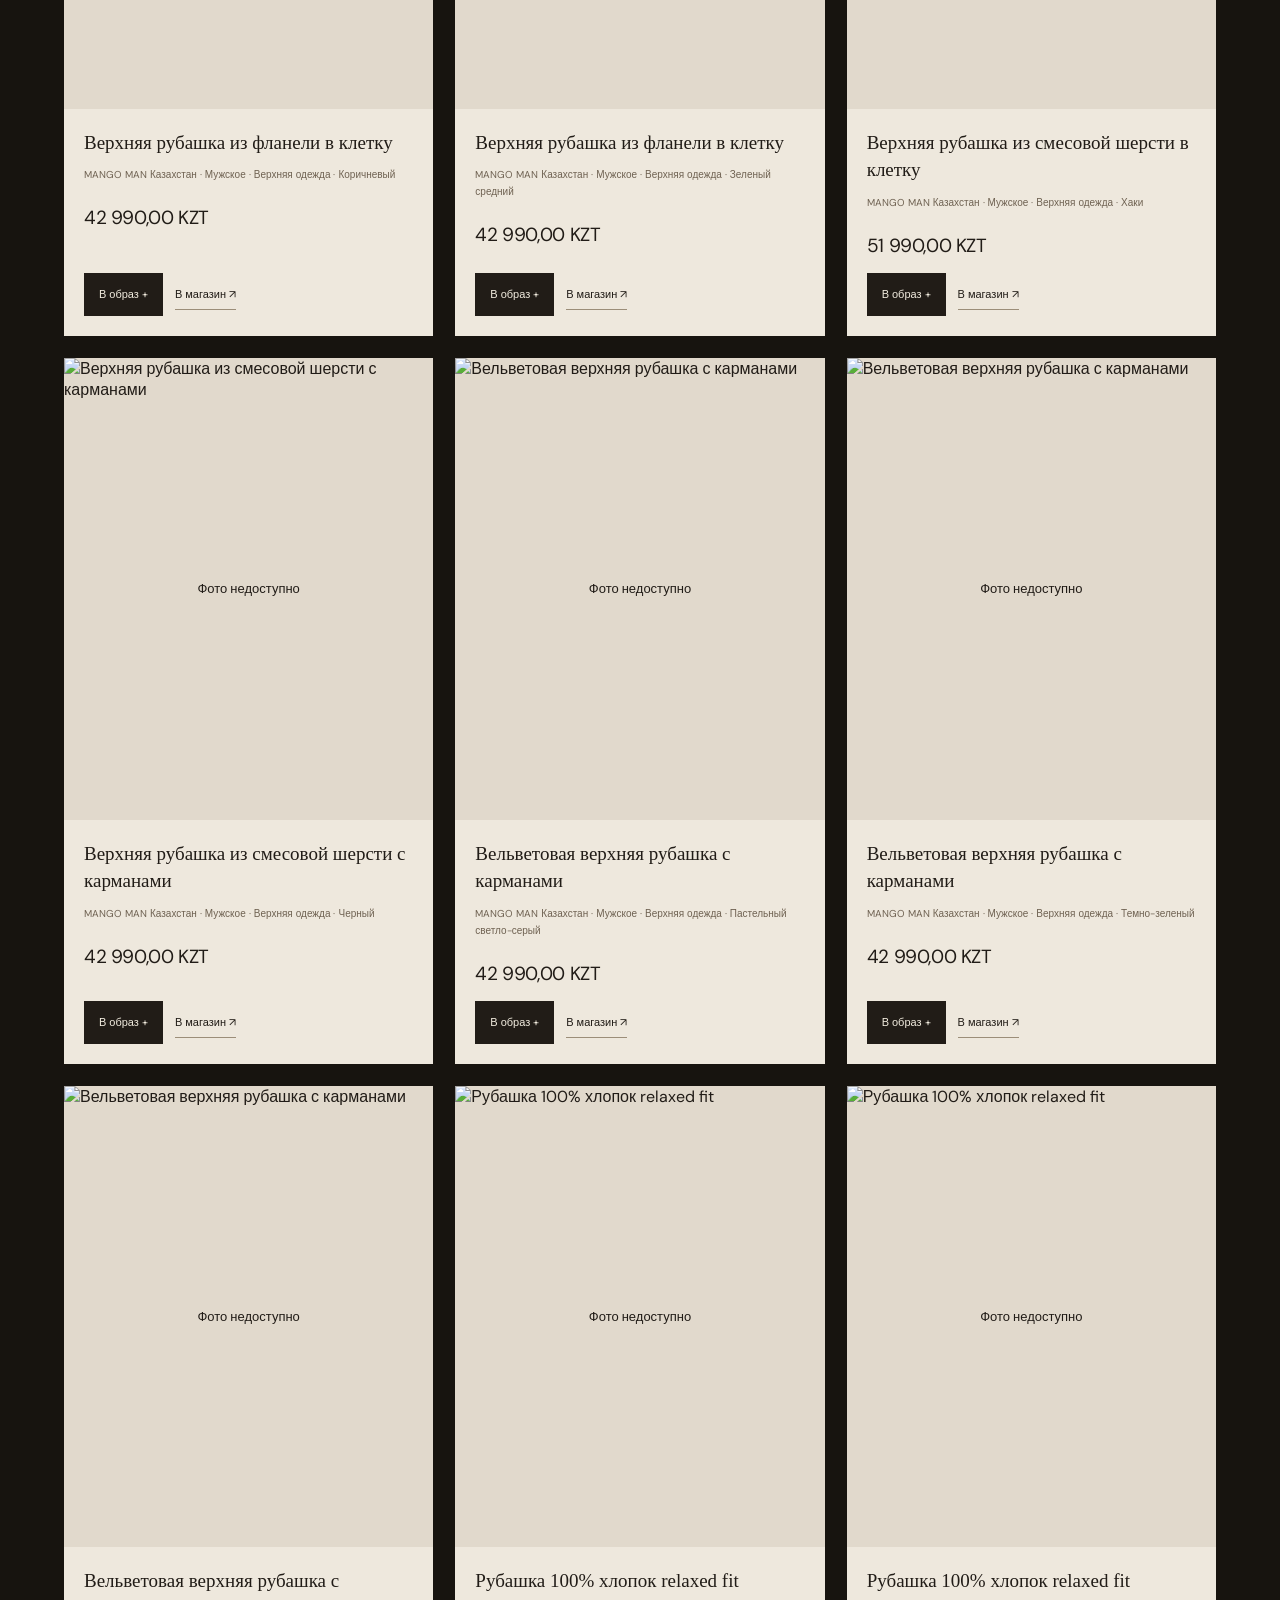
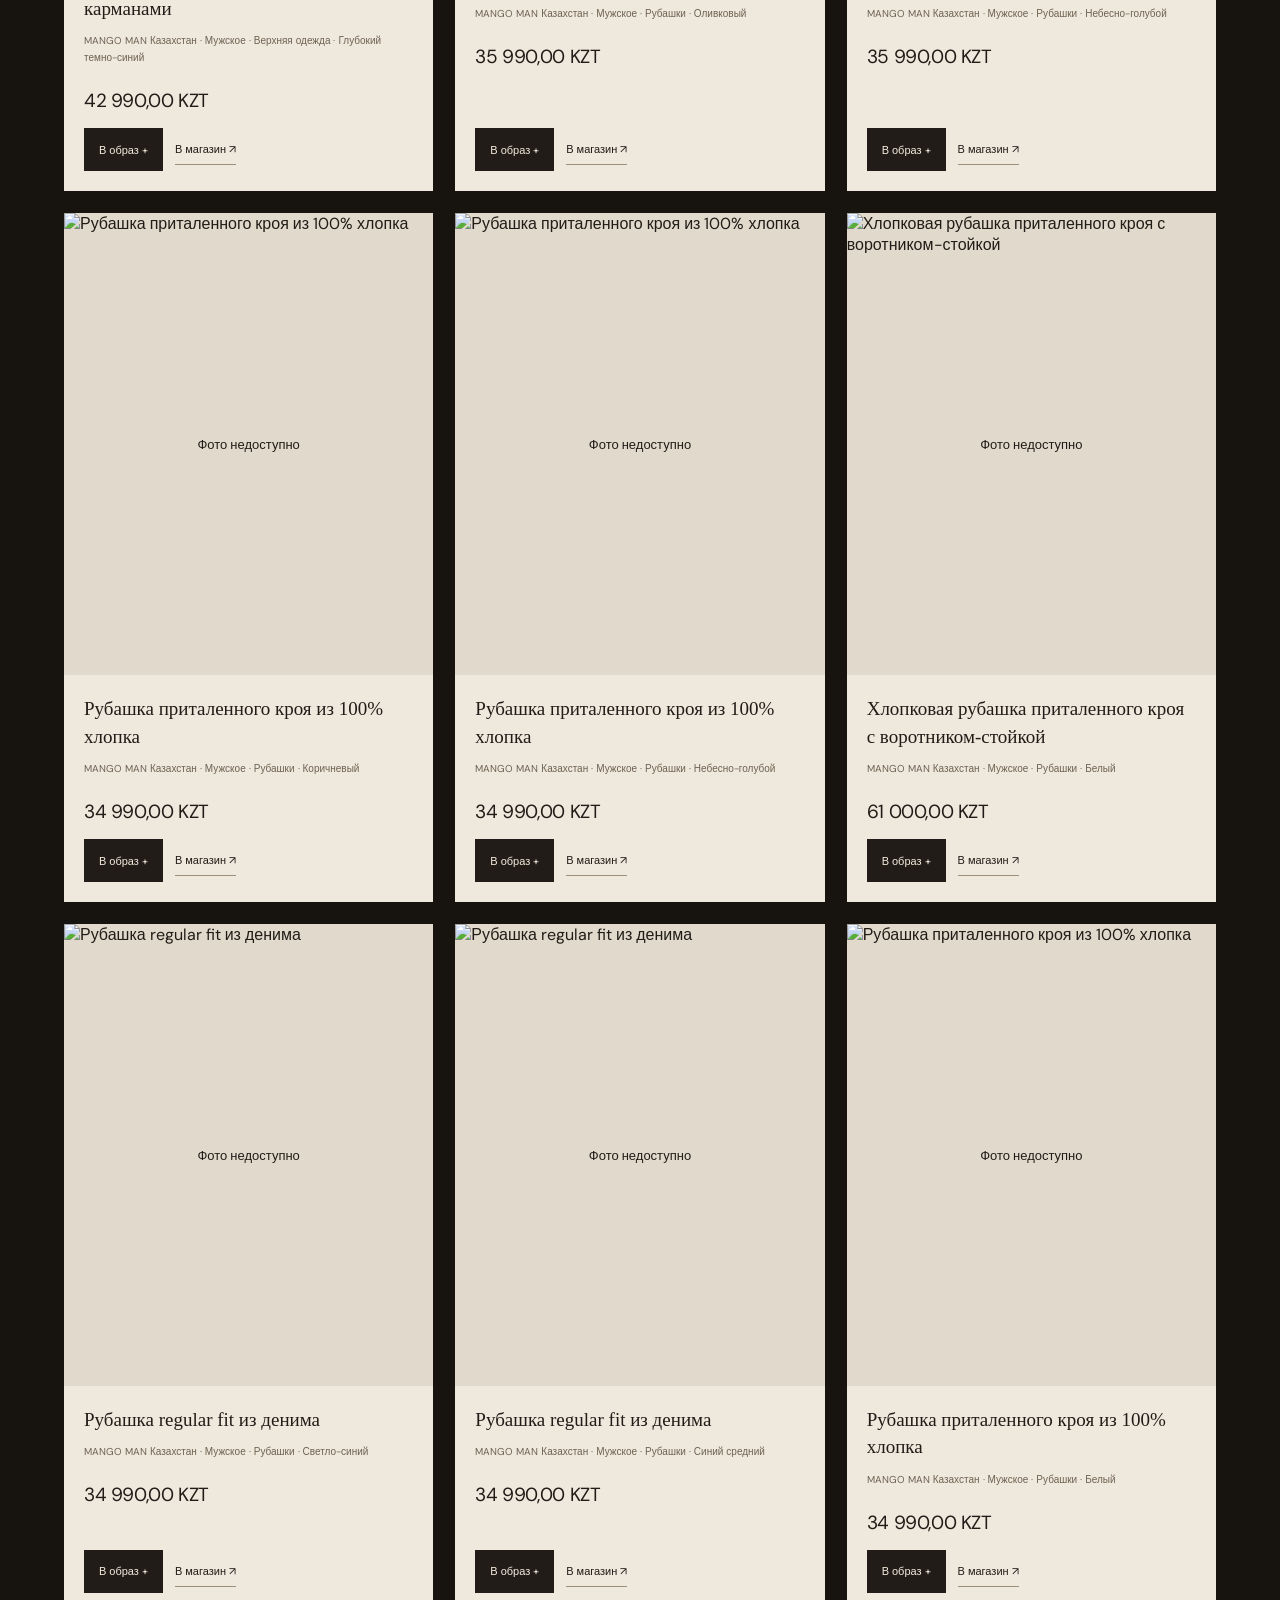
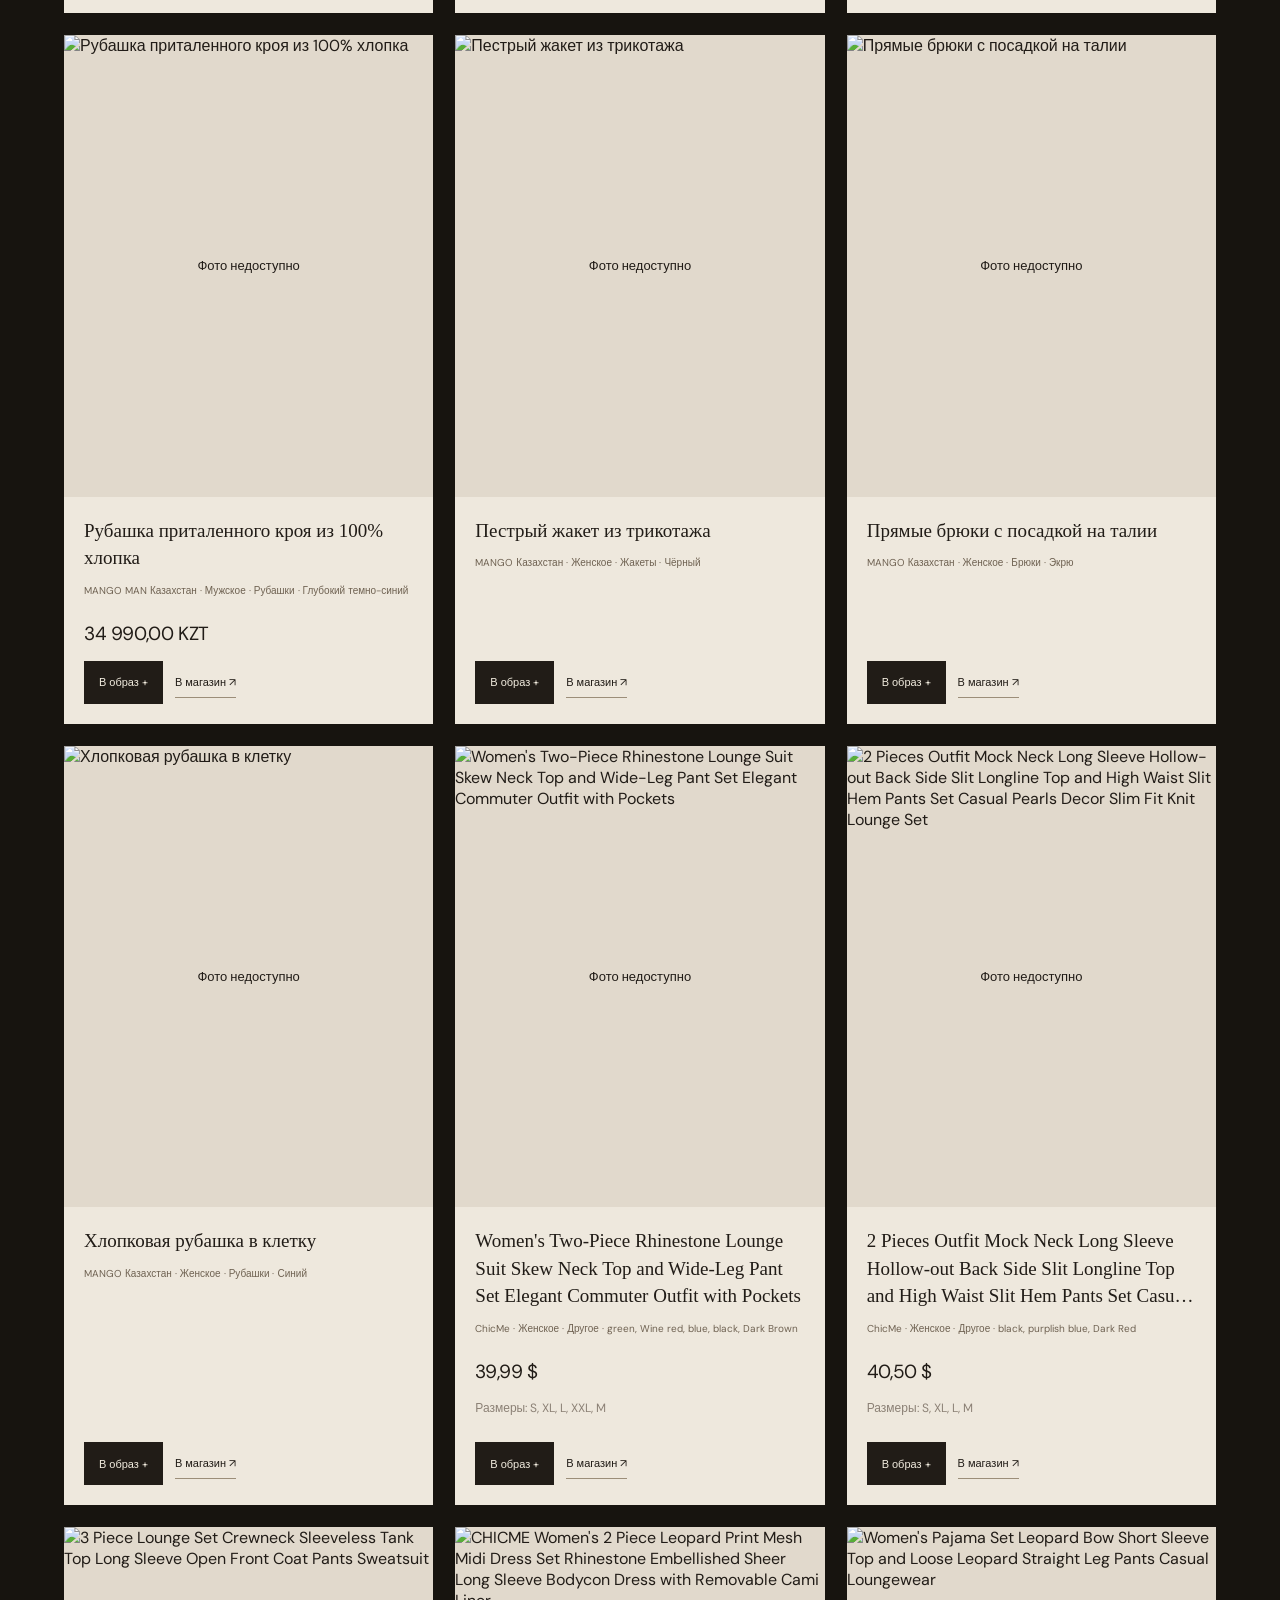
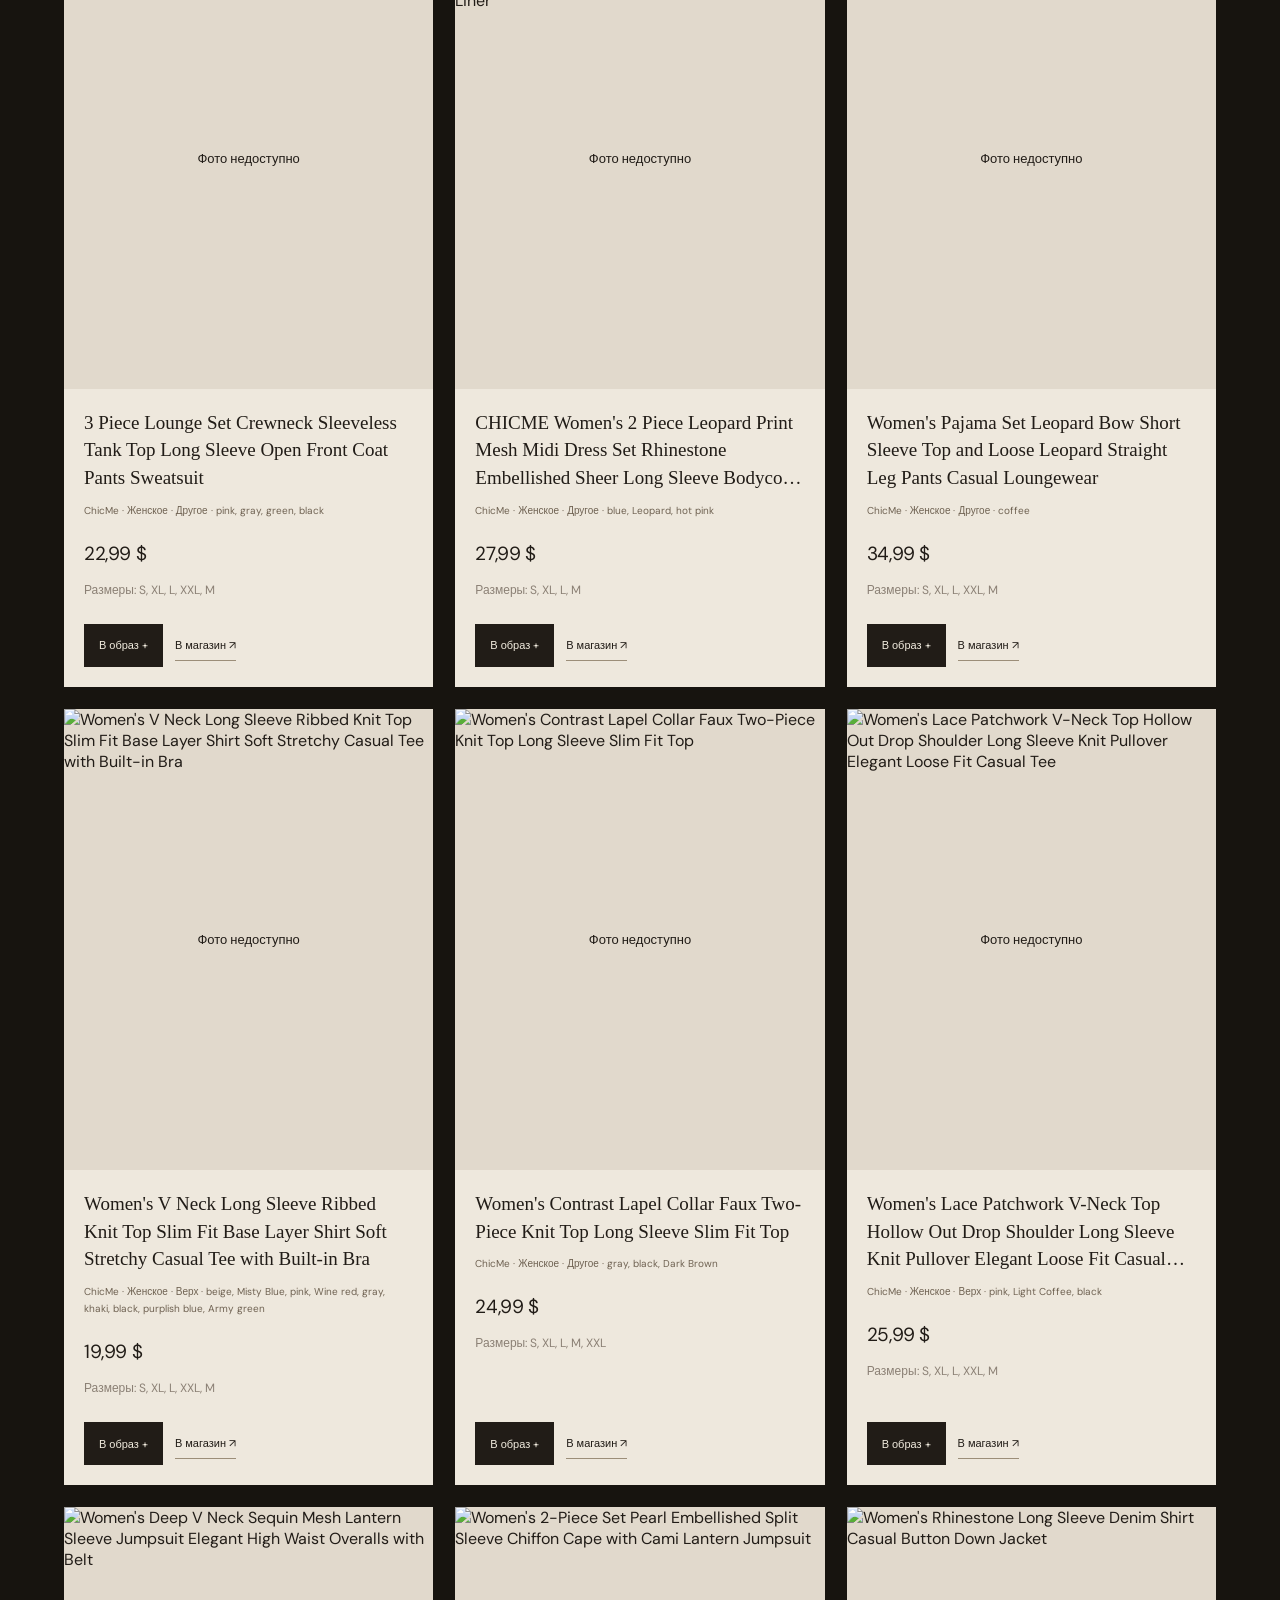
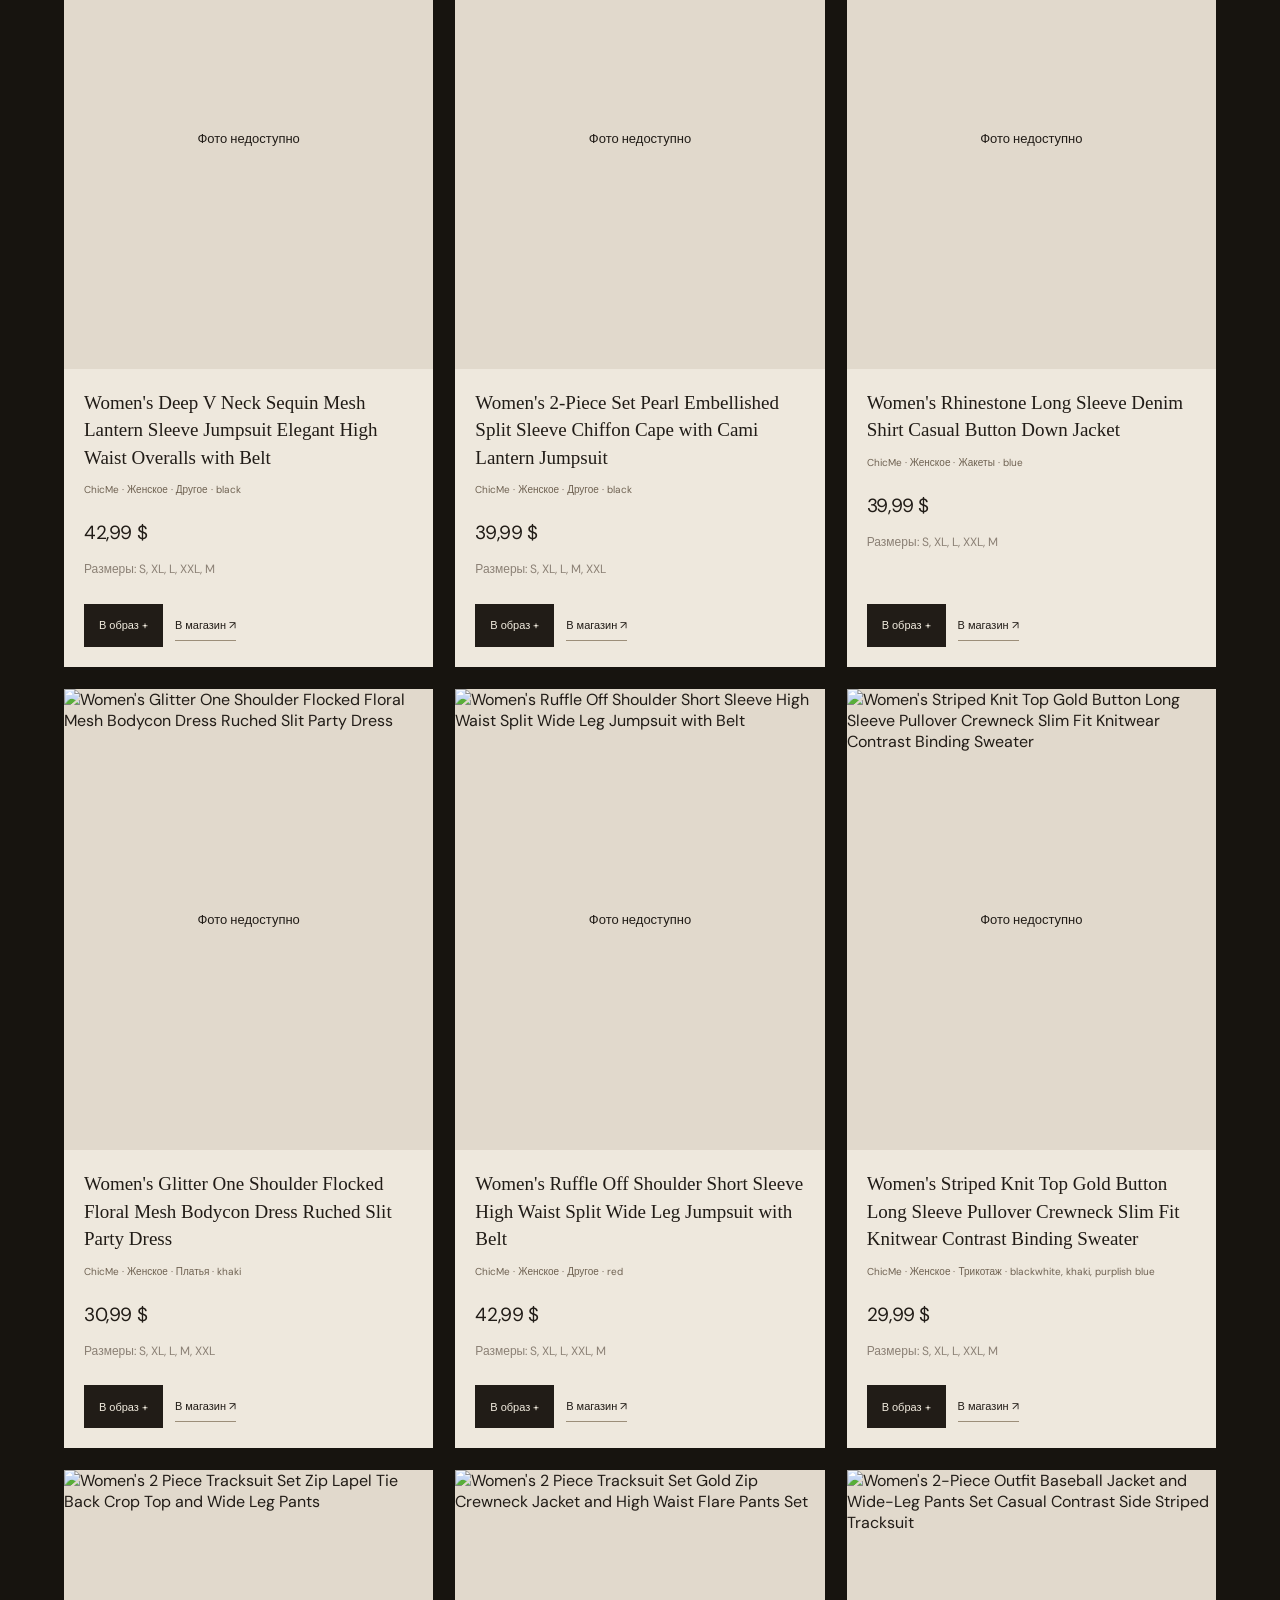
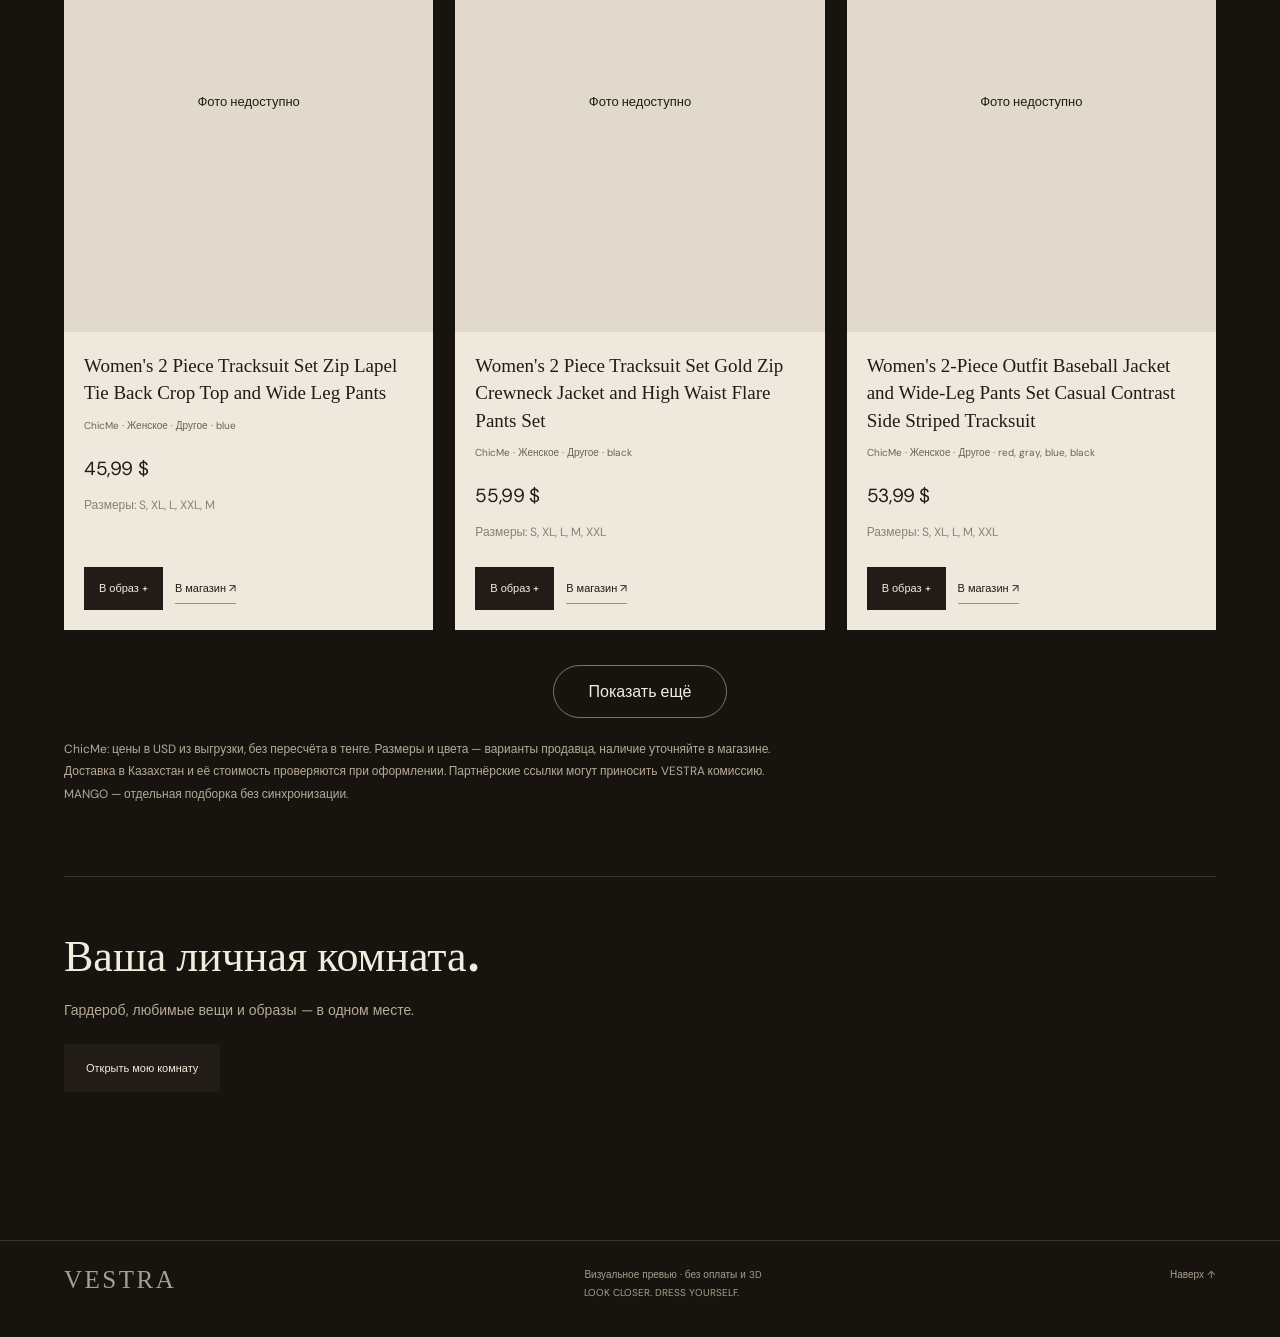
==== commit cfdc63c5: "Add mens womens unisex filters and verified MANGO mens product snapshot" ====
--- a/index.html
+++ b/index.html
@@ -1,43 +1,44 @@
-<!doctype html>
-<html lang="ru"><head><meta charset="utf-8"><meta name="viewport" content="width=device-width,initial-scale=1,viewport-fit=cover"><meta name="theme-color" content="#17140f"><title>VESTRA — In the details</title>
-<link rel="preconnect" href="https://fonts.googleapis.com"><link rel="preconnect" href="https://fonts.gstatic.com" crossorigin><link href="https://fonts.googleapis.com/css2?family=DM+Sans:wght@400;500;600&family=DM+Serif+Display:ital@0;1&display=swap" rel="stylesheet"><link rel="preload" as="image" href="look-editorial.png">
-<style>
-:root{color-scheme:dark;--cream:#f2ecdf;--ink:#211c17;--paper:#eee8dd;font-family:'DM Sans',sans-serif;background:#17140f;color:var(--cream)}*{box-sizing:border-box}body{margin:0}a{color:inherit;text-decoration:none}button{font:inherit;color:inherit;cursor:pointer;border:0;background:none;touch-action:manipulation}a,button{-webkit-tap-highlight-color:transparent}a:focus-visible,button:focus-visible{outline:2px solid currentColor;outline-offset:5px}h1,h2,h3,p{margin:0}.serif{font-family:'DM Serif Display',Georgia,serif;font-weight:400}.kicker{font-size:10px;line-height:1.6;letter-spacing:.2em;text-transform:uppercase}.skip{position:fixed;top:-70px;left:20px;z-index:100;padding:15px;background:var(--paper);color:var(--ink)}.skip:focus{top:12px}.header{position:absolute;top:0;left:0;width:100%;z-index:20;padding:28px 3.5vw;display:flex;align-items:center;justify-content:space-between;gap:20px;text-shadow:0 1px 8px #0008}.brand{font:25px Georgia,serif;letter-spacing:.1em}.links{display:flex;gap:30px;font-size:12px}.links a{padding:10px 0}.edition{font-size:10px;letter-spacing:.15em}.scene{position:relative;overflow:hidden;background:#30271d;--scale:1;--dim:0;--panel:1;--intro:1;--detail:0;--shift:0;--progress:0;--title-y:0}.visual{position:absolute;inset:0 0 auto;height:90svh;transform:translateX(calc(var(--shift)*-18%));will-change:transform}.photo{width:100%;height:100%;object-fit:cover;object-position:48% 50%;transform:scale(var(--scale));transform-origin:48% 29%;will-change:transform;display:block}.light{position:absolute;inset:0;background:radial-gradient(ellipse 30% 40% at 47% 38%,transparent 0%,#0b09062e 36%,#080705f7 100%);opacity:var(--dim);pointer-events:none;will-change:opacity}.shade{position:absolute;inset:0;background:linear-gradient(#0006,transparent 25%,transparent 55%,#0009);pointer-events:none}.hero-title{position:absolute;top:24svh;width:100%;text-align:center;font:400 clamp(120px,24.1vw,430px)/1 'DM Serif Display',Georgia,serif;letter-spacing:-.035em;opacity:var(--intro);transform:translateY(calc(var(--title-y)*-60px));pointer-events:none}.intro{position:absolute;top:calc(90svh - 145px);left:3.5vw;right:3.5vw;display:flex;align-items:end;justify-content:space-between;gap:25px;opacity:var(--intro)}.intro h1{font-size:32px;margin:9px 0}.byline{font-size:12px;color:#f2ecdfcc}.scroll-link{font-size:11px;display:flex;gap:18px;align-items:center;padding:16px 0}.scroll-link span{font-size:25px}.detail{position:absolute;top:25%;left:7vw;opacity:var(--detail);pointer-events:none}.detail h2{font-size:clamp(58px,7vw,114px);line-height:1.05;margin:20px 0}.detail p{font-size:13px;line-height:1.8;max-width:230px;color:#f2ecdfbd}.hotspot{position:absolute;top:41%;left:49%;width:58px;height:58px;border:1px solid #f2ecdf99;border-radius:50%;display:grid;place-items:center;opacity:var(--detail);pointer-events:none}.hotspot:after{content:'';width:7px;height:7px;background:var(--cream);border-radius:50%;box-shadow:0 0 25px #fff8}.chapter{position:absolute;bottom:30px;left:3.5vw;font-size:10px;letter-spacing:.16em;opacity:var(--detail)}.progress{position:absolute;bottom:0;left:0;width:100%;height:2px;background:#e5d5b3;transform-origin:left;transform:scaleX(var(--progress));z-index:8}.outfit{position:relative;margin-top:90svh;padding:40px;background:var(--paper);color:var(--ink);z-index:6}.outfit-top{display:flex;justify-content:space-between;align-items:center;gap:12px}.outfit .kicker{color:#7b6b59}.author{font-size:10px;line-height:1.6}.outfit h2{font-size:clamp(36px,3.5vw,58px);line-height:1.1;margin:25px 0 14px;letter-spacing:-.03em}.sub{font-size:12px;line-height:1.8;color:#756857;max-width:310px}.pieces{display:grid;grid-template-columns:repeat(3,minmax(0,1fr));gap:12px;margin:28px 0}.piece-photo{height:150px;overflow:hidden;background:#e3dacb;margin-bottom:12px}.piece-photo img{width:100%;height:100%;object-fit:cover;transform:scale(3.8);transform-origin:48% 23%}.piece:nth-child(2) img{transform:scale(4.5);transform-origin:49% 21%}.piece:nth-child(3) img{transform:scale(2.3);transform-origin:48% 88%}.piece h3{font-size:12px;font-weight:500}.piece p{font-size:10px;color:#7b6e5c;margin-top:5px}.actions{display:flex;gap:12px;align-items:center;justify-content:space-between;margin-top:24px}.primary{display:inline-flex;align-items:center;justify-content:center;min-height:48px;padding:17px 22px;font-size:11px;background:var(--ink);color:var(--cream)}.text-link{font-size:11px;border-bottom:1px solid #9a8a72;padding:8px 0}.note{font-size:10px;line-height:1.7;color:#7c7060;margin-top:24px}.motion-on .story{height:330svh}.motion-on .scene{height:100svh;position:sticky;top:0}.motion-on .visual{height:100%}.motion-on .intro{top:auto;bottom:45px}.motion-on .outfit{position:absolute;top:50%;right:3.5vw;width:43%;max-width:660px;max-height:calc(100svh - 90px);overflow:auto;margin:0;opacity:var(--panel);transform:translate(calc((1 - var(--panel))*70px),-50%);pointer-events:none}.motion-on .outfit[data-active=true]{pointer-events:auto}.motion-on .intro[data-active=false]{pointer-events:none}.below{padding:100px 5vw;background:#17140f}.section-head{display:flex;justify-content:space-between;align-items:end;gap:30px;margin-bottom:38px}.section-head h2{font-size:clamp(42px,5vw,80px);line-height:1.1;margin-top:14px;letter-spacing:-.025em}.section-head p:last-child{font-size:12px;color:#a99e8b;line-height:1.8}.cards{display:grid;grid-template-columns:1.3fr 1fr 1fr;gap:22px}.card{min-width:0}.card .crop{aspect-ratio:4/5;overflow:hidden;background:#3a3025}.card img{width:100%;height:100%;object-fit:cover;transition:transform .7s}.card:hover img{transform:scale(1.04)}.card h3{font-size:27px;margin-top:17px}.card p{font-size:10px;letter-spacing:.09em;color:#a99e8b;margin-top:9px}.next-step{border-top:1px solid #f2ecdf26;margin-top:80px;padding-top:38px;display:grid;grid-template-columns:1fr 1fr;gap:40px}.next-step h2{font-size:40px;margin:12px 0 15px}.next-step p{font-size:12px;line-height:1.9;color:#a99e8b;max-width:400px}.next-step .primary{margin-top:23px;background:var(--cream);color:var(--ink)}footer{padding:25px 5vw 35px;border-top:1px solid #f2ecdf26;display:flex;justify-content:space-between;gap:20px;font-size:10px;color:#a99e8b;line-height:1.8}.toast{position:fixed;bottom:24px;left:50%;transform:translateX(-50%);z-index:50;width:max-content;max-width:calc(100% - 32px);background:var(--paper);color:var(--ink);padding:20px 48px 20px 24px;box-shadow:0 10px 60px #0005;font-size:12px;line-height:1.7}.toast[hidden]{display:none}.toast button{position:absolute;right:9px;top:8px;width:32px;height:32px;font-size:23px}.image-error{position:absolute;top:45svh;left:10%;right:10%;text-align:center;font-size:16px}.image-error[hidden]{display:none}.no-motion .detail,.no-motion .hotspot,.no-motion .chapter,.no-motion .progress{display:none}.no-motion .outfit{opacity:1}
-@media(min-aspect-ratio:17/10){.photo{object-fit:contain;background:#211a14}.visual{background:#211a14}}
-@media(max-width:800px){.header{padding:22px}.brand{font-size:22px}.links{gap:18px;font-size:11px}.edition{display:none}.hero-title{top:33svh;font-size:25vw}.intro{left:23px;right:23px}.intro h1{font-size:28px}.scroll-link{max-width:145px;font-size:10px;line-height:1.6}.photo{object-fit:cover}.detail{top:20%;left:25px}.detail h2{font-size:62px}.detail p{max-width:170px;font-size:11px}.hotspot{left:53%;top:38%;width:44px;height:44px}.motion-on .story{height:300svh}.motion-on .outfit{width:calc(100% - 32px);right:16px;top:auto;bottom:24px;max-height:58svh;padding:25px;transform:translateY(calc((1 - var(--panel))*60px))}.outfit h2{font-size:35px;margin-top:17px}.sub{font-size:11px}.pieces{margin:18px 0;gap:10px}.piece-photo{height:100px}.note{margin-top:15px;font-size:9px}.actions{margin-top:15px}.chapter{bottom:12px;left:22px;font-size:8px}.below{padding:65px 22px}.section-head{display:block}.section-head p:last-child{margin-top:22px}.cards{grid-template-columns:1fr 1fr;gap:16px}.card:first-child{grid-column:1/-1}.card:first-child .crop{aspect-ratio:4/3}.card h3{font-size:24px}.next-step{grid-template-columns:1fr;margin-top:55px;gap:38px}.next-step h2{font-size:35px}footer{padding:25px 22px;flex-direction:column}}
-@media(max-width:380px){.links{gap:12px;font-size:10px}.brand{font-size:19px}.header{padding:18px}.outfit h2{font-size:30px}.primary{padding:13px 16px}}
-@media(max-height:600px) and (min-width:801px){.motion-on .outfit{padding:22px 28px;max-height:calc(100svh - 60px)}.outfit h2{font-size:34px;margin:14px 0}.pieces{margin:16px 0}.piece-photo{height:95px}.note{margin-top:12px}.actions{margin-top:14px}}
-@media(prefers-reduced-motion:reduce){*,*:before,*:after{scroll-behavior:auto!important;transition:none!important;animation:none!important}}
-.piece-photo img,.piece:nth-child(2) img,.piece:nth-child(3) img{transform:none;object-fit:contain}</style><link rel="stylesheet" href="collection.css?v=room-1"><script src="collection-data.js?v=room-1" defer></script><script src="collection.js?v=room-1" defer></script></head>
-<body class="no-motion"><a class="skip" href="#outfit">Перейти к вещам из образа</a><header class="header"><a class="brand" href="#top">VESTRA</a><nav class="links" aria-label="Главная навигация"><a href="#community">Образы</a><a href="#catalog">Каталог</a><a href="room.html">Моя комната</a></nav><span class="edition">A NEW WAY TO SEE STYLE / 01</span></header>
-<main id="top"><section class="story" id="story" aria-label="Образ недели"><div class="scene" id="scene">
-<div class="visual"><img class="photo" id="heroPhoto" src="look-editorial.png" width="1536" height="1024" alt="Редакционный образ: чёрный жакет, белая рубашка, бежевые брюки и кожаная сумка" fetchpriority="high"><div class="light" aria-hidden="true"></div><div class="shade" aria-hidden="true"></div></div><p class="image-error" id="imageError" hidden>Фотография не загрузилась. Обновите страницу или перейдите к составу образа ниже.</p>
-<div class="hero-title" aria-hidden="true">VESTRA</div><div class="intro" id="intro"><div><p class="kicker">LOOK OF THE WEEK / EDITORIAL</p><h1 class="serif">City Minimalism.</h1><p class="byline">Вдохновение от сообщества · @amelie.style</p></div><a class="scroll-link" href="#outfit">Прокрутите, чтобы рассмотреть <span aria-hidden="true">↓</span></a></div>
-<div class="detail" aria-hidden="true"><span class="kicker">LESS NOISE. MORE DETAIL.</span><h2 class="serif">В деталях.</h2><p>Фактура. Силуэт. Характер.<br>Стиль, который хочется рассмотреть.</p></div><div class="hotspot" aria-hidden="true"></div><div class="chapter" aria-hidden="true">02 / THE ART OF LOOKING CLOSER</div><div class="progress" aria-hidden="true"></div>
-<aside class="outfit" id="outfit" aria-labelledby="outfitTitle" tabindex="-1"><div class="outfit-top"><span class="kicker">THE EDIT / 01</span><span class="author">@amelie.style<br>Демонстрационный автор</span></div><h2 class="serif" id="outfitTitle">Собрать<br>этот образ.</h2><p class="sub">Выразительный силуэт. Спокойные оттенки. Четыре вещи, которые звучат вместе.</p>
-<div class="pieces"><article class="piece"><div class="piece-photo"><img src="room-blazer.jpg" alt="Жакет — иллюстративная карточка вещи"></div><h3>Жакет</h3><p>Свободный силуэт</p></article><article class="piece"><div class="piece-photo"><img src="room-shirt.jpg" alt="Рубашка — иллюстративная карточка вещи"></div><h3>Рубашка</h3><p>Мягкая классика</p></article><article class="piece"><div class="piece-photo"><img src="room-trousers.jpg" alt="Брюки — иллюстративная карточка вещи"></div><h3>Брюки</h3><p>Широкий крой</p></article></div><div class="actions"><button class="primary" id="saveLook" type="button" aria-pressed="false">Сохранить образ ♡</button><a class="text-link" href="room.html">Моя комната ↗</a></div><p class="note">Редакционное демо · изображение создано с ИИ. Образ и автор иллюстративные. Реальные товары магазинов — в каталоге ниже. Покупка проходит на сайте продавца.</p></aside></div></section>
-<section class="below" id="community"><div class="section-head"><div><p class="kicker">STYLE IS A CONVERSATION</p><h2 class="serif">Вдохновение.<br><i>От вас.</i></h2></div><p>Один образ — ваша точка зрения.<br>Редакционная подборка VESTRA.</p></div><div class="cards"><a class="card" href="#top"><div class="crop"><img src="look-editorial.png" loading="lazy" alt="Полный образ City Minimalism"></div><h3 class="serif">City Minimalism</h3><p>THE WEEKLY EDIT / 01</p></a><a class="card" href="#outfit"><div class="crop"><img src="https://images.unsplash.com/photo-1539109136881-3be0616acf4b?auto=format&fit=crop&w=700&q=80" loading="lazy" alt="Уличный стиль в спокойных оттенках"></div><h3 class="serif">Everyday poetry</h3><p>EDITORIAL INSPIRATION / 02</p></a><a class="card" href="#outfit"><div class="crop"><img src="https://images.unsplash.com/photo-1525507119028-ed4c629a60a3?auto=format&fit=crop&w=700&q=80" loading="lazy" alt="Вдохновение для гардероба"></div><h3 class="serif">A slower mood</h3><p>EDITORIAL INSPIRATION / 03</p></a></div>
-<div class="next-step"><section id="catalog"><p class="kicker">THE NEXT CHAPTER</p><h2 class="serif">Вещи со смыслом.</h2><p>Здесь появятся реальные товары магазинов: фотографии, актуальные цены, размеры и переход к покупке. Подключение каталогов — следующий этап.</p><button class="primary" type="button" data-notice="Каталоги магазинов ещё не подключены. Сейчас можно проверить подачу образа и анимацию.">О каталоге ↗</button></section><section id="wardrobe"><p class="kicker">YOUR OWN COLLECTION</p><h2 class="serif">Ваш гардероб.<br>Ваша история.</h2><p>Загружайте свои вещи и собирайте образы вместе с находками из магазинов. Загрузка и хранение личных фотографий появятся на следующем этапе.</p><button class="primary" type="button" data-notice="Загрузка гардероба ещё в разработке. Личные фотографии в этой версии не отправляются и не сохраняются.">О загрузке гардероба +</button></section></div></section></main>
-<footer><span class="brand">VESTRA</span><span>Визуальное превью · без оплаты и 3D<br>LOOK CLOSER. DRESS YOURSELF.</span><a href="#top">Наверх ↑</a></footer><div class="toast" id="toast" role="status" aria-live="polite" hidden><span id="toastText"></span><button type="button" aria-label="Закрыть уведомление">×</button></div>
-<script>
-/* motion-start */
-function motionState(value,reduced){
- const clamp=n=>Math.max(0,Math.min(1,n));
- const ease=n=>{n=clamp(n);return n*n*(3-2*n)};
- const p=clamp(Number.isFinite(value)?value:0);
- if(reduced)return {scale:1,dim:0,panel:1,intro:1,detail:0,shift:0,progress:p,titleY:0};
- const zoom=ease((p-.08)/.58),panel=ease((p-.68)/.22);
- return {scale:1+1.35*zoom,dim:.72*ease((p-.13)/.42),panel,intro:1-ease(p/.24),detail:ease((p-.22)/.17)*(1-panel),shift:panel,progress:p,titleY:ease(p/.3)};
-}
-/* motion-end */
-const scene=document.getElementById('scene'),story=document.getElementById('story'),panel=document.getElementById('outfit'),intro=document.getElementById('intro');
-const motionPreference=matchMedia('(prefers-reduced-motion: reduce)');let queued=false,frame=0,saved=false,imageFailed=false;
-function applyMotion(){queued=false;const reduced=motionPreference.matches||imageFailed;const range=Math.max(1,story.offsetHeight-scene.offsetHeight);const state=motionState(-story.getBoundingClientRect().top/range,reduced);for(const [key,value] of Object.entries({scale:state.scale,dim:state.dim,panel:state.panel,intro:state.intro,detail:state.detail,shift:state.shift,progress:state.progress,'title-y':state.titleY}))scene.style.setProperty('--'+key,value);const active=reduced||state.panel>.1;panel.inert=!active;panel.dataset.active=String(active);intro.inert=state.intro<.1;intro.dataset.active=String(state.intro>=.1)}
-function requestMotion(){if(!queued){queued=true;frame=requestAnimationFrame(applyMotion)}}
-function setupMotion(){const reduced=motionPreference.matches||imageFailed;document.body.classList.toggle('motion-on',!reduced);document.body.classList.toggle('no-motion',reduced);requestMotion()}
-addEventListener('scroll',requestMotion,{passive:true});addEventListener('resize',requestMotion,{passive:true});motionPreference.addEventListener('change',setupMotion);setupMotion();
-document.querySelectorAll('a[href="#outfit"]').forEach(a=>a.addEventListener('click',e=>{if(motionPreference.matches||imageFailed)return;e.preventDefault();const y=scrollY+story.getBoundingClientRect().top+(story.offsetHeight-scene.offsetHeight)*.94;scrollTo({top:y,behavior:a.classList.contains('skip')?'instant':'smooth'});if(a.classList.contains('skip'))requestAnimationFrame(()=>{applyMotion();panel.focus({preventScroll:true})})}));
-const toast=document.getElementById('toast');let toastTimer;function notify(message){clearTimeout(toastTimer);document.getElementById('toastText').textContent=message;toast.hidden=false;toastTimer=setTimeout(()=>toast.hidden=true,7000)}toast.querySelector('button').addEventListener('click',()=>toast.hidden=true);document.querySelectorAll('[data-notice]').forEach(b=>b.addEventListener('click',()=>notify(b.dataset.notice)));
-const saveButton=document.getElementById('saveLook');try{saved=localStorage.getItem('vestra-editorial-saved')==='1'}catch{}function showSaved(){saveButton.setAttribute('aria-pressed',String(saved));saveButton.textContent=saved?'Образ сохранён ♥':'Сохранить образ ♡'}showSaved();saveButton.addEventListener('click',()=>{const next=!saved;try{localStorage.setItem('vestra-editorial-saved',next?'1':'0');saved=next;showSaved();notify(saved?'Образ сохранён в этом браузере.':'Образ удалён из сохранённых в этом браузере.')}catch{notify('Браузер запретил сохранение. Проверьте настройки хранилища.')}});
-const hero=document.getElementById('heroPhoto');function photoError(){imageFailed=true;document.getElementById('imageError').hidden=false;setupMotion()}hero.addEventListener('error',photoError);if(hero.complete&&!hero.naturalWidth)photoError();
+<!doctype html>
+<html lang="ru"><head>
+<meta name="mitgo-verification" content="578dfe05-9fc4-4fe7-ac5b-e16f67893322" /><meta charset="utf-8"><meta name="viewport" content="width=device-width,initial-scale=1,viewport-fit=cover"><meta name="theme-color" content="#17140f"><title>VESTRA — In the details</title>
+<link rel="preconnect" href="https://fonts.googleapis.com"><link rel="preconnect" href="https://fonts.gstatic.com" crossorigin><link href="https://fonts.googleapis.com/css2?family=DM+Sans:wght@400;500;600&family=DM+Serif+Display:ital@0;1&display=swap" rel="stylesheet"><link rel="preload" as="image" href="look-editorial.png">
+<style>
+:root{color-scheme:dark;--cream:#f2ecdf;--ink:#211c17;--paper:#eee8dd;font-family:'DM Sans',sans-serif;background:#17140f;color:var(--cream)}*{box-sizing:border-box}body{margin:0}a{color:inherit;text-decoration:none}button{font:inherit;color:inherit;cursor:pointer;border:0;background:none;touch-action:manipulation}a,button{-webkit-tap-highlight-color:transparent}a:focus-visible,button:focus-visible{outline:2px solid currentColor;outline-offset:5px}h1,h2,h3,p{margin:0}.serif{font-family:'DM Serif Display',Georgia,serif;font-weight:400}.kicker{font-size:10px;line-height:1.6;letter-spacing:.2em;text-transform:uppercase}.skip{position:fixed;top:-70px;left:20px;z-index:100;padding:15px;background:var(--paper);color:var(--ink)}.skip:focus{top:12px}.header{position:absolute;top:0;left:0;width:100%;z-index:20;padding:28px 3.5vw;display:flex;align-items:center;justify-content:space-between;gap:20px;text-shadow:0 1px 8px #0008}.brand{font:25px Georgia,serif;letter-spacing:.1em}.links{display:flex;gap:30px;font-size:12px}.links a{padding:10px 0}.edition{font-size:10px;letter-spacing:.15em}.scene{position:relative;overflow:hidden;background:#30271d;--scale:1;--dim:0;--panel:1;--intro:1;--detail:0;--shift:0;--progress:0;--title-y:0}.visual{position:absolute;inset:0 0 auto;height:90svh;transform:translateX(calc(var(--shift)*-18%));will-change:transform}.photo{width:100%;height:100%;object-fit:cover;object-position:48% 50%;transform:scale(var(--scale));transform-origin:48% 29%;will-change:transform;display:block}.light{position:absolute;inset:0;background:radial-gradient(ellipse 30% 40% at 47% 38%,transparent 0%,#0b09062e 36%,#080705f7 100%);opacity:var(--dim);pointer-events:none;will-change:opacity}.shade{position:absolute;inset:0;background:linear-gradient(#0006,transparent 25%,transparent 55%,#0009);pointer-events:none}.hero-title{position:absolute;top:24svh;width:100%;text-align:center;font:400 clamp(120px,24.1vw,430px)/1 'DM Serif Display',Georgia,serif;letter-spacing:-.035em;opacity:var(--intro);transform:translateY(calc(var(--title-y)*-60px));pointer-events:none}.intro{position:absolute;top:calc(90svh - 145px);left:3.5vw;right:3.5vw;display:flex;align-items:end;justify-content:space-between;gap:25px;opacity:var(--intro)}.intro h1{font-size:32px;margin:9px 0}.byline{font-size:12px;color:#f2ecdfcc}.scroll-link{font-size:11px;display:flex;gap:18px;align-items:center;padding:16px 0}.scroll-link span{font-size:25px}.detail{position:absolute;top:25%;left:7vw;opacity:var(--detail);pointer-events:none}.detail h2{font-size:clamp(58px,7vw,114px);line-height:1.05;margin:20px 0}.detail p{font-size:13px;line-height:1.8;max-width:230px;color:#f2ecdfbd}.hotspot{position:absolute;top:41%;left:49%;width:58px;height:58px;border:1px solid #f2ecdf99;border-radius:50%;display:grid;place-items:center;opacity:var(--detail);pointer-events:none}.hotspot:after{content:'';width:7px;height:7px;background:var(--cream);border-radius:50%;box-shadow:0 0 25px #fff8}.chapter{position:absolute;bottom:30px;left:3.5vw;font-size:10px;letter-spacing:.16em;opacity:var(--detail)}.progress{position:absolute;bottom:0;left:0;width:100%;height:2px;background:#e5d5b3;transform-origin:left;transform:scaleX(var(--progress));z-index:8}.outfit{position:relative;margin-top:90svh;padding:40px;background:var(--paper);color:var(--ink);z-index:6}.outfit-top{display:flex;justify-content:space-between;align-items:center;gap:12px}.outfit .kicker{color:#7b6b59}.author{font-size:10px;line-height:1.6}.outfit h2{font-size:clamp(36px,3.5vw,58px);line-height:1.1;margin:25px 0 14px;letter-spacing:-.03em}.sub{font-size:12px;line-height:1.8;color:#756857;max-width:310px}.pieces{display:grid;grid-template-columns:repeat(3,minmax(0,1fr));gap:12px;margin:28px 0}.piece-photo{height:150px;overflow:hidden;background:#e3dacb;margin-bottom:12px}.piece-photo img{width:100%;height:100%;object-fit:cover;transform:scale(3.8);transform-origin:48% 23%}.piece:nth-child(2) img{transform:scale(4.5);transform-origin:49% 21%}.piece:nth-child(3) img{transform:scale(2.3);transform-origin:48% 88%}.piece h3{font-size:12px;font-weight:500}.piece p{font-size:10px;color:#7b6e5c;margin-top:5px}.actions{display:flex;gap:12px;align-items:center;justify-content:space-between;margin-top:24px}.primary{display:inline-flex;align-items:center;justify-content:center;min-height:48px;padding:17px 22px;font-size:11px;background:var(--ink);color:var(--cream)}.text-link{font-size:11px;border-bottom:1px solid #9a8a72;padding:8px 0}.note{font-size:10px;line-height:1.7;color:#7c7060;margin-top:24px}.motion-on .story{height:330svh}.motion-on .scene{height:100svh;position:sticky;top:0}.motion-on .visual{height:100%}.motion-on .intro{top:auto;bottom:45px}.motion-on .outfit{position:absolute;top:50%;right:3.5vw;width:43%;max-width:660px;max-height:calc(100svh - 90px);overflow:auto;margin:0;opacity:var(--panel);transform:translate(calc((1 - var(--panel))*70px),-50%);pointer-events:none}.motion-on .outfit[data-active=true]{pointer-events:auto}.motion-on .intro[data-active=false]{pointer-events:none}.below{padding:100px 5vw;background:#17140f}.section-head{display:flex;justify-content:space-between;align-items:end;gap:30px;margin-bottom:38px}.section-head h2{font-size:clamp(42px,5vw,80px);line-height:1.1;margin-top:14px;letter-spacing:-.025em}.section-head p:last-child{font-size:12px;color:#a99e8b;line-height:1.8}.cards{display:grid;grid-template-columns:1.3fr 1fr 1fr;gap:22px}.card{min-width:0}.card .crop{aspect-ratio:4/5;overflow:hidden;background:#3a3025}.card img{width:100%;height:100%;object-fit:cover;transition:transform .7s}.card:hover img{transform:scale(1.04)}.card h3{font-size:27px;margin-top:17px}.card p{font-size:10px;letter-spacing:.09em;color:#a99e8b;margin-top:9px}.next-step{border-top:1px solid #f2ecdf26;margin-top:80px;padding-top:38px;display:grid;grid-template-columns:1fr 1fr;gap:40px}.next-step h2{font-size:40px;margin:12px 0 15px}.next-step p{font-size:12px;line-height:1.9;color:#a99e8b;max-width:400px}.next-step .primary{margin-top:23px;background:var(--cream);color:var(--ink)}footer{padding:25px 5vw 35px;border-top:1px solid #f2ecdf26;display:flex;justify-content:space-between;gap:20px;font-size:10px;color:#a99e8b;line-height:1.8}.toast{position:fixed;bottom:24px;left:50%;transform:translateX(-50%);z-index:50;width:max-content;max-width:calc(100% - 32px);background:var(--paper);color:var(--ink);padding:20px 48px 20px 24px;box-shadow:0 10px 60px #0005;font-size:12px;line-height:1.7}.toast[hidden]{display:none}.toast button{position:absolute;right:9px;top:8px;width:32px;height:32px;font-size:23px}.image-error{position:absolute;top:45svh;left:10%;right:10%;text-align:center;font-size:16px}.image-error[hidden]{display:none}.no-motion .detail,.no-motion .hotspot,.no-motion .chapter,.no-motion .progress{display:none}.no-motion .outfit{opacity:1}
+@media(min-aspect-ratio:17/10){.photo{object-fit:contain;background:#211a14}.visual{background:#211a14}}
+@media(max-width:800px){.header{padding:22px}.brand{font-size:22px}.links{gap:18px;font-size:11px}.edition{display:none}.hero-title{top:33svh;font-size:25vw}.intro{left:23px;right:23px}.intro h1{font-size:28px}.scroll-link{max-width:145px;font-size:10px;line-height:1.6}.photo{object-fit:cover}.detail{top:20%;left:25px}.detail h2{font-size:62px}.detail p{max-width:170px;font-size:11px}.hotspot{left:53%;top:38%;width:44px;height:44px}.motion-on .story{height:300svh}.motion-on .outfit{width:calc(100% - 32px);right:16px;top:auto;bottom:24px;max-height:58svh;padding:25px;transform:translateY(calc((1 - var(--panel))*60px))}.outfit h2{font-size:35px;margin-top:17px}.sub{font-size:11px}.pieces{margin:18px 0;gap:10px}.piece-photo{height:100px}.note{margin-top:15px;font-size:9px}.actions{margin-top:15px}.chapter{bottom:12px;left:22px;font-size:8px}.below{padding:65px 22px}.section-head{display:block}.section-head p:last-child{margin-top:22px}.cards{grid-template-columns:1fr 1fr;gap:16px}.card:first-child{grid-column:1/-1}.card:first-child .crop{aspect-ratio:4/3}.card h3{font-size:24px}.next-step{grid-template-columns:1fr;margin-top:55px;gap:38px}.next-step h2{font-size:35px}footer{padding:25px 22px;flex-direction:column}}
+@media(max-width:380px){.links{gap:12px;font-size:10px}.brand{font-size:19px}.header{padding:18px}.outfit h2{font-size:30px}.primary{padding:13px 16px}}
+@media(max-height:600px) and (min-width:801px){.motion-on .outfit{padding:22px 28px;max-height:calc(100svh - 60px)}.outfit h2{font-size:34px;margin:14px 0}.pieces{margin:16px 0}.piece-photo{height:95px}.note{margin-top:12px}.actions{margin-top:14px}}
+@media(prefers-reduced-motion:reduce){*,*:before,*:after{scroll-behavior:auto!important;transition:none!important;animation:none!important}}
+.piece-photo img,.piece:nth-child(2) img,.piece:nth-child(3) img{transform:none;object-fit:contain}</style><link rel="stylesheet" href="collection.css?v=room-1"><script src="catalog-rules.js?v=search-2" defer></script><script src="collection-data.js?v=search-2" defer></script><script src="collection.js?v=search-2" defer></script></head>
+<body class="no-motion"><a class="skip" href="#outfit">Перейти к вещам из образа</a><header class="header"><a class="brand" href="#top">VESTRA</a><nav class="links" aria-label="Главная навигация"><a href="#community">Образы</a><a href="#catalog">Каталог</a><a href="room.html">Моя комната</a></nav><span class="edition">A NEW WAY TO SEE STYLE / 01</span></header>
+<main id="top"><section class="story" id="story" aria-label="Образ недели"><div class="scene" id="scene">
+<div class="visual"><img class="photo" id="heroPhoto" src="look-editorial.png" width="1536" height="1024" alt="Редакционный образ: чёрный жакет, белая рубашка, бежевые брюки и кожаная сумка" fetchpriority="high"><div class="light" aria-hidden="true"></div><div class="shade" aria-hidden="true"></div></div><p class="image-error" id="imageError" hidden>Фотография не загрузилась. Обновите страницу или перейдите к составу образа ниже.</p>
+<div class="hero-title" aria-hidden="true">VESTRA</div><div class="intro" id="intro"><div><p class="kicker">LOOK OF THE WEEK / EDITORIAL</p><h1 class="serif">City Minimalism.</h1><p class="byline">Вдохновение от сообщества · @amelie.style</p></div><a class="scroll-link" href="#outfit">Прокрутите, чтобы рассмотреть <span aria-hidden="true">↓</span></a></div>
+<div class="detail" aria-hidden="true"><span class="kicker">LESS NOISE. MORE DETAIL.</span><h2 class="serif">В деталях.</h2><p>Фактура. Силуэт. Характер.<br>Стиль, который хочется рассмотреть.</p></div><div class="hotspot" aria-hidden="true"></div><div class="chapter" aria-hidden="true">02 / THE ART OF LOOKING CLOSER</div><div class="progress" aria-hidden="true"></div>
+<aside class="outfit" id="outfit" aria-labelledby="outfitTitle" tabindex="-1"><div class="outfit-top"><span class="kicker">THE EDIT / 01</span><span class="author">@amelie.style<br>Демонстрационный автор</span></div><h2 class="serif" id="outfitTitle">Собрать<br>этот образ.</h2><p class="sub">Выразительный силуэт. Спокойные оттенки. Четыре вещи, которые звучат вместе.</p>
+<div class="pieces"><article class="piece"><div class="piece-photo"><img src="room-blazer.jpg" alt="Жакет — иллюстративная карточка вещи"></div><h3>Жакет</h3><p>Свободный силуэт</p></article><article class="piece"><div class="piece-photo"><img src="room-shirt.jpg" alt="Рубашка — иллюстративная карточка вещи"></div><h3>Рубашка</h3><p>Мягкая классика</p></article><article class="piece"><div class="piece-photo"><img src="room-trousers.jpg" alt="Брюки — иллюстративная карточка вещи"></div><h3>Брюки</h3><p>Широкий крой</p></article></div><div class="actions"><button class="primary" id="saveLook" type="button" aria-pressed="false">Сохранить образ ♡</button><a class="text-link" href="room.html">Моя комната ↗</a></div><p class="note">Редакционное демо · изображение создано с ИИ. Образ и автор иллюстративные. Реальные товары магазинов — в каталоге ниже. Покупка проходит на сайте продавца.</p></aside></div></section>
+<section class="below" id="community"><div class="section-head"><div><p class="kicker">STYLE IS A CONVERSATION</p><h2 class="serif">Вдохновение.<br><i>От вас.</i></h2></div><p>Один образ — ваша точка зрения.<br>Редакционная подборка VESTRA.</p></div><div class="cards"><a class="card" href="#top"><div class="crop"><img src="look-editorial.png" loading="lazy" alt="Полный образ City Minimalism"></div><h3 class="serif">City Minimalism</h3><p>THE WEEKLY EDIT / 01</p></a><a class="card" href="#outfit"><div class="crop"><img src="https://images.unsplash.com/photo-1539109136881-3be0616acf4b?auto=format&fit=crop&w=700&q=80" loading="lazy" alt="Уличный стиль в спокойных оттенках"></div><h3 class="serif">Everyday poetry</h3><p>EDITORIAL INSPIRATION / 02</p></a><a class="card" href="#outfit"><div class="crop"><img src="https://images.unsplash.com/photo-1525507119028-ed4c629a60a3?auto=format&fit=crop&w=700&q=80" loading="lazy" alt="Вдохновение для гардероба"></div><h3 class="serif">A slower mood</h3><p>EDITORIAL INSPIRATION / 03</p></a></div>
+<div class="next-step"><section id="catalog"><p class="kicker">THE NEXT CHAPTER</p><h2 class="serif">Вещи со смыслом.</h2><p>Здесь появятся реальные товары магазинов: фотографии, актуальные цены, размеры и переход к покупке. Подключение каталогов — следующий этап.</p><button class="primary" type="button" data-notice="Каталоги магазинов ещё не подключены. Сейчас можно проверить подачу образа и анимацию.">О каталоге ↗</button></section><section id="wardrobe"><p class="kicker">YOUR OWN COLLECTION</p><h2 class="serif">Ваш гардероб.<br>Ваша история.</h2><p>Загружайте свои вещи и собирайте образы вместе с находками из магазинов. Загрузка и хранение личных фотографий появятся на следующем этапе.</p><button class="primary" type="button" data-notice="Загрузка гардероба ещё в разработке. Личные фотографии в этой версии не отправляются и не сохраняются.">О загрузке гардероба +</button></section></div></section></main>
+<footer><span class="brand">VESTRA</span><span>Визуальное превью · без оплаты и 3D<br>LOOK CLOSER. DRESS YOURSELF.</span><a href="#top">Наверх ↑</a></footer><div class="toast" id="toast" role="status" aria-live="polite" hidden><span id="toastText"></span><button type="button" aria-label="Закрыть уведомление">×</button></div>
+<script>
+/* motion-start */
+function motionState(value,reduced){
+ const clamp=n=>Math.max(0,Math.min(1,n));
+ const ease=n=>{n=clamp(n);return n*n*(3-2*n)};
+ const p=clamp(Number.isFinite(value)?value:0);
+ if(reduced)return {scale:1,dim:0,panel:1,intro:1,detail:0,shift:0,progress:p,titleY:0};
+ const zoom=ease((p-.08)/.58),panel=ease((p-.68)/.22);
+ return {scale:1+1.35*zoom,dim:.72*ease((p-.13)/.42),panel,intro:1-ease(p/.24),detail:ease((p-.22)/.17)*(1-panel),shift:panel,progress:p,titleY:ease(p/.3)};
+}
+/* motion-end */
+const scene=document.getElementById('scene'),story=document.getElementById('story'),panel=document.getElementById('outfit'),intro=document.getElementById('intro');
+const motionPreference=matchMedia('(prefers-reduced-motion: reduce)');let queued=false,frame=0,saved=false,imageFailed=false;
+function applyMotion(){queued=false;const reduced=motionPreference.matches||imageFailed;const range=Math.max(1,story.offsetHeight-scene.offsetHeight);const state=motionState(-story.getBoundingClientRect().top/range,reduced);for(const [key,value] of Object.entries({scale:state.scale,dim:state.dim,panel:state.panel,intro:state.intro,detail:state.detail,shift:state.shift,progress:state.progress,'title-y':state.titleY}))scene.style.setProperty('--'+key,value);const active=reduced||state.panel>.1;panel.inert=!active;panel.dataset.active=String(active);intro.inert=state.intro<.1;intro.dataset.active=String(state.intro>=.1)}
+function requestMotion(){if(!queued){queued=true;frame=requestAnimationFrame(applyMotion)}}
+function setupMotion(){const reduced=motionPreference.matches||imageFailed;document.body.classList.toggle('motion-on',!reduced);document.body.classList.toggle('no-motion',reduced);requestMotion()}
+addEventListener('scroll',requestMotion,{passive:true});addEventListener('resize',requestMotion,{passive:true});motionPreference.addEventListener('change',setupMotion);setupMotion();
+document.querySelectorAll('a[href="#outfit"]').forEach(a=>a.addEventListener('click',e=>{if(motionPreference.matches||imageFailed)return;e.preventDefault();const y=scrollY+story.getBoundingClientRect().top+(story.offsetHeight-scene.offsetHeight)*.94;scrollTo({top:y,behavior:a.classList.contains('skip')?'instant':'smooth'});if(a.classList.contains('skip'))requestAnimationFrame(()=>{applyMotion();panel.focus({preventScroll:true})})}));
+const toast=document.getElementById('toast');let toastTimer;function notify(message){clearTimeout(toastTimer);document.getElementById('toastText').textContent=message;toast.hidden=false;toastTimer=setTimeout(()=>toast.hidden=true,7000)}toast.querySelector('button').addEventListener('click',()=>toast.hidden=true);document.querySelectorAll('[data-notice]').forEach(b=>b.addEventListener('click',()=>notify(b.dataset.notice)));
+const saveButton=document.getElementById('saveLook');try{saved=localStorage.getItem('vestra-editorial-saved')==='1'}catch{}function showSaved(){saveButton.setAttribute('aria-pressed',String(saved));saveButton.textContent=saved?'Образ сохранён ♥':'Сохранить образ ♡'}showSaved();saveButton.addEventListener('click',()=>{const next=!saved;try{localStorage.setItem('vestra-editorial-saved',next?'1':'0');saved=next;showSaved();notify(saved?'Образ сохранён в этом браузере.':'Образ удалён из сохранённых в этом браузере.')}catch{notify('Браузер запретил сохранение. Проверьте настройки хранилища.')}});
+const hero=document.getElementById('heroPhoto');function photoError(){imageFailed=true;document.getElementById('imageError').hidden=false;setupMotion()}hero.addEventListener('error',photoError);if(hero.complete&&!hero.naturalWidth)photoError();
 </script></body></html>
--- a/collection.css
+++ b/collection.css
@@ -1,5 +1,9 @@
-.collection-section{border-top:1px solid #f2ecdf26;margin-top:80px;padding-top:50px;scroll-margin-top:24px}.collection-section h2{font-size:clamp(40px,5vw,70px);margin:12px 0 18px;line-height:1.1}.collection-section .lead{font-size:12px;line-height:1.9;color:#b6aa98;max-width:740px}.shop-directory{display:flex;gap:12px;flex-wrap:wrap;margin:28px 0}.shop-directory a{border:1px solid #675c4c;padding:16px 20px;font-size:12px}.shop-directory a small{display:block;font-size:9px;color:#b6aa98;margin-top:6px}.collection-tools{display:flex;gap:12px;flex-wrap:wrap;margin:25px 0}.collection-tools input,.collection-tools select,.item-form input,.item-form select{font:inherit;border:1px solid #70624e;background:#211c17;color:#f2ecdf;padding:13px 15px;min-height:46px;max-width:100%;border-radius:0}.collection-tools input{flex:1;min-width:180px}.collection-tools label{display:flex;align-items:center;gap:10px;font-size:11px}.collection-grid{display:grid;grid-template-columns:repeat(3,minmax(0,1fr));gap:22px;margin-top:22px}.collection-card{background:#eee8dd;color:#211c17;min-width:0;display:flex;flex-direction:column}.collection-image{position:relative;background:#e1d9cc;aspect-ratio:4/5;overflow:hidden}.collection-image img{width:100%;height:100%;display:block;object-fit:contain}.collection-image .image-fallback{position:absolute;inset:0;display:grid;place-items:center;text-align:center;padding:20px;font-size:13px}.collection-card .info{padding:20px;display:flex;flex-direction:column;flex:1;gap:10px}.collection-card h3{font-size:19px;line-height:1.3;font-family:Georgia,serif;font-weight:400}.collection-card .meta{font-size:10px;color:#6f6252;line-height:1.7}.collection-card .row{display:flex;flex-wrap:wrap;gap:12px;align-items:center;margin-top:auto}.collection-card .row a{font-size:11px;border-bottom:1px solid #9c8e79;padding:8px 0}.collection-card .primary{padding:12px 15px;min-height:43px}.collection-card .secondary-action{font-size:11px;border:1px solid #9c8e79;padding:9px 12px;min-height:38px}.collection-card .remove{color:#71382b}.collection-empty{padding:35px;border:1px dashed #85755e;color:#b6aa98;font-size:13px;line-height:1.8}.collection-empty[hidden]{display:none}.upload-box{display:block;border:1px dashed #a19179;padding:32px;cursor:pointer;text-align:center;margin:25px 0;background:#211c17}.upload-box strong{display:block;font-family:Georgia,serif;font-size:28px;font-weight:400;margin-bottom:12px}.upload-box span{display:block;font-size:11px;color:#b6aa98;line-height:1.8}.upload-box input{max-width:100%;margin-top:20px;font:inherit;font-size:12px}.upload-box input::file-selector-button{padding:12px 18px;border:0;background:#eee8dd;color:#211c17;margin-right:12px;cursor:pointer}.upload-box.dragover{background:#43372a;border-color:#eee8dd}.collection-status{font-size:12px;line-height:1.9;color:#d7c8af;margin:12px 0;min-height:22px}.collection-status.error{color:#ffb6a4}.wardrobe-summary{display:flex;justify-content:space-between;align-items:center;gap:15px;flex-wrap:wrap}.undo-button{border:1px solid #9c8e79;padding:12px 16px;font-size:12px}.undo-button[hidden]{display:none}.selection-area{background:#211c17;padding:28px;margin-top:30px;border:1px solid #675c4c}.selection-area h3{font-size:28px;margin-bottom:12px}.selection-list{display:flex;gap:10px;flex-wrap:wrap}.selection-chip{border:1px solid #817159;padding:10px 13px;font-size:11px}.selection-area p{font-size:11px;color:#b6aa98;line-height:1.8;margin-bottom:16px}.item-dialog{width:min(500px,calc(100% - 32px));max-height:90svh;padding:30px;background:#eee8dd;color:#211c17;border:0}.item-dialog::backdrop{background:#000b}.item-dialog h2{font-size:33px;margin-bottom:22px}.item-form{display:grid;gap:16px}.item-form label{display:grid;gap:8px;font-size:12px}.item-form input,.item-form select{background:#f9f5ee;color:#211c17;border-color:#b2a68f;width:100%}.dialog-actions{display:flex;gap:12px;justify-content:space-between;margin-top:6px}.dialog-actions .cancel{border:1px solid #9c8e79;padding:13px 20px}.form-error{font-size:12px;color:#8b3525;line-height:1.7}.catalog-counter{font-size:11px;color:#b6aa98}.visually-hidden{position:absolute;width:1px;height:1px;overflow:hidden;clip:rect(0,0,0,0)}
-@media(max-width:800px){.collection-section{margin-top:55px;padding-top:35px}.collection-grid{grid-template-columns:repeat(2,minmax(0,1fr));gap:12px}.collection-card .info{padding:14px}.collection-card h3{font-size:17px}.shop-directory{gap:8px}.shop-directory a{flex:1;padding:13px;min-width:120px}.collection-tools{gap:10px}.collection-tools label:not(.visually-hidden){width:100%;justify-content:space-between}.collection-tools select{flex:1}.upload-box{padding:25px 16px}.collection-card .row{gap:10px}.collection-card .primary{width:100%;font-size:10px}.selection-area{padding:20px}.item-dialog{padding:24px}}
+.collection-section{border-top:1px solid #f2ecdf26;margin-top:80px;padding-top:50px;scroll-margin-top:24px}.collection-section h2{font-size:clamp(40px,5vw,70px);margin:12px 0 18px;line-height:1.1}.collection-section .lead{font-size:12px;line-height:1.9;color:#b6aa98;max-width:740px}.shop-directory{display:flex;gap:12px;flex-wrap:wrap;margin:28px 0}.shop-directory a{border:1px solid #675c4c;padding:16px 20px;font-size:12px}.shop-directory a small{display:block;font-size:9px;color:#b6aa98;margin-top:6px}.collection-tools{display:flex;gap:12px;flex-wrap:wrap;margin:25px 0}.collection-tools input,.collection-tools select,.item-form input,.item-form select{font:inherit;border:1px solid #70624e;background:#211c17;color:#f2ecdf;padding:13px 15px;min-height:46px;max-width:100%;border-radius:0}.collection-tools input{flex:1;min-width:180px}.collection-tools label{display:flex;align-items:center;gap:10px;font-size:11px}.collection-grid{display:grid;grid-template-columns:repeat(3,minmax(0,1fr));gap:22px;margin-top:22px}.collection-card{background:#eee8dd;color:#211c17;min-width:0;display:flex;flex-direction:column}.collection-image{position:relative;background:#e1d9cc;aspect-ratio:4/5;overflow:hidden}.collection-image img{width:100%;height:100%;display:block;object-fit:contain}.collection-image .image-fallback{position:absolute;inset:0;display:grid;place-items:center;text-align:center;padding:20px;font-size:13px}.collection-card .info{padding:20px;display:flex;flex-direction:column;flex:1;gap:10px}.collection-card h3{font-size:19px;line-height:1.3;font-family:Georgia,serif;font-weight:400}.collection-card .meta{font-size:10px;color:#6f6252;line-height:1.7}.collection-card .row{display:flex;flex-wrap:wrap;gap:12px;align-items:center;margin-top:auto}.collection-card .row a{font-size:11px;border-bottom:1px solid #9c8e79;padding:8px 0}.collection-card .primary{padding:12px 15px;min-height:43px}.collection-card .secondary-action{font-size:11px;border:1px solid #9c8e79;padding:9px 12px;min-height:38px}.collection-card .remove{color:#71382b}.collection-empty{padding:35px;border:1px dashed #85755e;color:#b6aa98;font-size:13px;line-height:1.8}.collection-empty[hidden]{display:none}.upload-box{display:block;border:1px dashed #a19179;padding:32px;cursor:pointer;text-align:center;margin:25px 0;background:#211c17}.upload-box strong{display:block;font-family:Georgia,serif;font-size:28px;font-weight:400;margin-bottom:12px}.upload-box span{display:block;font-size:11px;color:#b6aa98;line-height:1.8}.upload-box input{max-width:100%;margin-top:20px;font:inherit;font-size:12px}.upload-box input::file-selector-button{padding:12px 18px;border:0;background:#eee8dd;color:#211c17;margin-right:12px;cursor:pointer}.upload-box.dragover{background:#43372a;border-color:#eee8dd}.collection-status{font-size:12px;line-height:1.9;color:#d7c8af;margin:12px 0;min-height:22px}.collection-status.error{color:#ffb6a4}.wardrobe-summary{display:flex;justify-content:space-between;align-items:center;gap:15px;flex-wrap:wrap}.undo-button{border:1px solid #9c8e79;padding:12px 16px;font-size:12px}.undo-button[hidden]{display:none}.selection-area{background:#211c17;padding:28px;margin-top:30px;border:1px solid #675c4c}.selection-area h3{font-size:28px;margin-bottom:12px}.selection-list{display:flex;gap:10px;flex-wrap:wrap}.selection-chip{border:1px solid #817159;padding:10px 13px;font-size:11px}.selection-area p{font-size:11px;color:#b6aa98;line-height:1.8;margin-bottom:16px}.item-dialog{width:min(500px,calc(100% - 32px));max-height:90svh;padding:30px;background:#eee8dd;color:#211c17;border:0}.item-dialog::backdrop{background:#000b}.item-dialog h2{font-size:33px;margin-bottom:22px}.item-form{display:grid;gap:16px}.item-form label{display:grid;gap:8px;font-size:12px}.item-form input,.item-form select{background:#f9f5ee;color:#211c17;border-color:#b2a68f;width:100%}.dialog-actions{display:flex;gap:12px;justify-content:space-between;margin-top:6px}.dialog-actions .cancel{border:1px solid #9c8e79;padding:13px 20px}.form-error{font-size:12px;color:#8b3525;line-height:1.7}.catalog-counter{font-size:11px;color:#b6aa98}.visually-hidden{position:absolute;width:1px;height:1px;overflow:hidden;clip:rect(0,0,0,0)}
+@media(max-width:800px){.collection-section{margin-top:55px;padding-top:35px}.collection-grid{grid-template-columns:repeat(2,minmax(0,1fr));gap:12px}.collection-card .info{padding:14px}.collection-card h3{font-size:17px}.shop-directory{gap:8px}.shop-directory a{flex:1;padding:13px;min-width:120px}.collection-tools{gap:10px}.collection-tools label:not(.visually-hidden){width:100%;justify-content:space-between}.collection-tools select{flex:1}.upload-box{padding:25px 16px}.collection-card .row{gap:10px}.collection-card .primary{width:100%;font-size:10px}.selection-area{padding:20px}.item-dialog{padding:24px}}
 @media(max-width:380px){.collection-grid{grid-template-columns:1fr}}
-
-.selection-product{width:132px;display:flex;flex-direction:column;gap:8px;font-size:11px}.selection-photo{height:130px;position:relative;background:#eee8dd;overflow:hidden}.selection-photo img{width:100%;height:100%;object-fit:contain}.selection-remove{text-align:left;font-size:10px;text-decoration:underline;padding:4px 0;color:#b6aa98}.room-invite{padding:48px 0;border-top:1px solid #f2ecdf26;margin-top:70px}.room-invite h2{font-size:44px}.room-invite p{margin:15px 0 25px;font-size:14px;color:#b6aa98}body:not(.personal-room) #wardrobe{display:none}
+
+.selection-product{width:132px;display:flex;flex-direction:column;gap:8px;font-size:11px}.selection-photo{height:130px;position:relative;background:#eee8dd;overflow:hidden}.selection-photo img{width:100%;height:100%;object-fit:contain}.selection-remove{text-align:left;font-size:10px;text-decoration:underline;padding:4px 0;color:#b6aa98}.room-invite{padding:48px 0;border-top:1px solid #f2ecdf26;margin-top:70px}.room-invite h2{font-size:44px}.room-invite p{margin:15px 0 25px;font-size:14px;color:#b6aa98}body:not(.personal-room) #wardrobe{display:none}
+
+.catalog-price{font-size:19px;letter-spacing:-.02em;margin:12px 0 5px;color:inherit}.catalog-sizes{font-size:12px;line-height:1.6;color:#8b8075;margin:0 0 14px}.catalog-more{display:block;margin:35px auto 20px;padding:15px 35px;border:1px solid #857360;border-radius:30px;background:transparent;color:inherit;font:inherit;cursor:pointer}.catalog-more[hidden]{display:none}#catalog .collection-card h3{display:-webkit-box;-webkit-box-orient:vertical;-webkit-line-clamp:3;overflow:hidden;line-height:1.45}#catalog .meta{display:-webkit-box;-webkit-box-orient:vertical;-webkit-line-clamp:2;overflow:hidden}#catalogFeedStatus{line-height:1.8;max-width:900px}
+
+.collection-tools{flex-wrap:wrap}.collection-tools label{min-width:130px}.collection-tools select{max-width:100%}@media(max-width:600px){.collection-tools{display:grid;grid-template-columns:1fr 1fr}.collection-tools>input{grid-column:1/-1;min-width:0;width:100%}.collection-tools label{min-width:0}}
